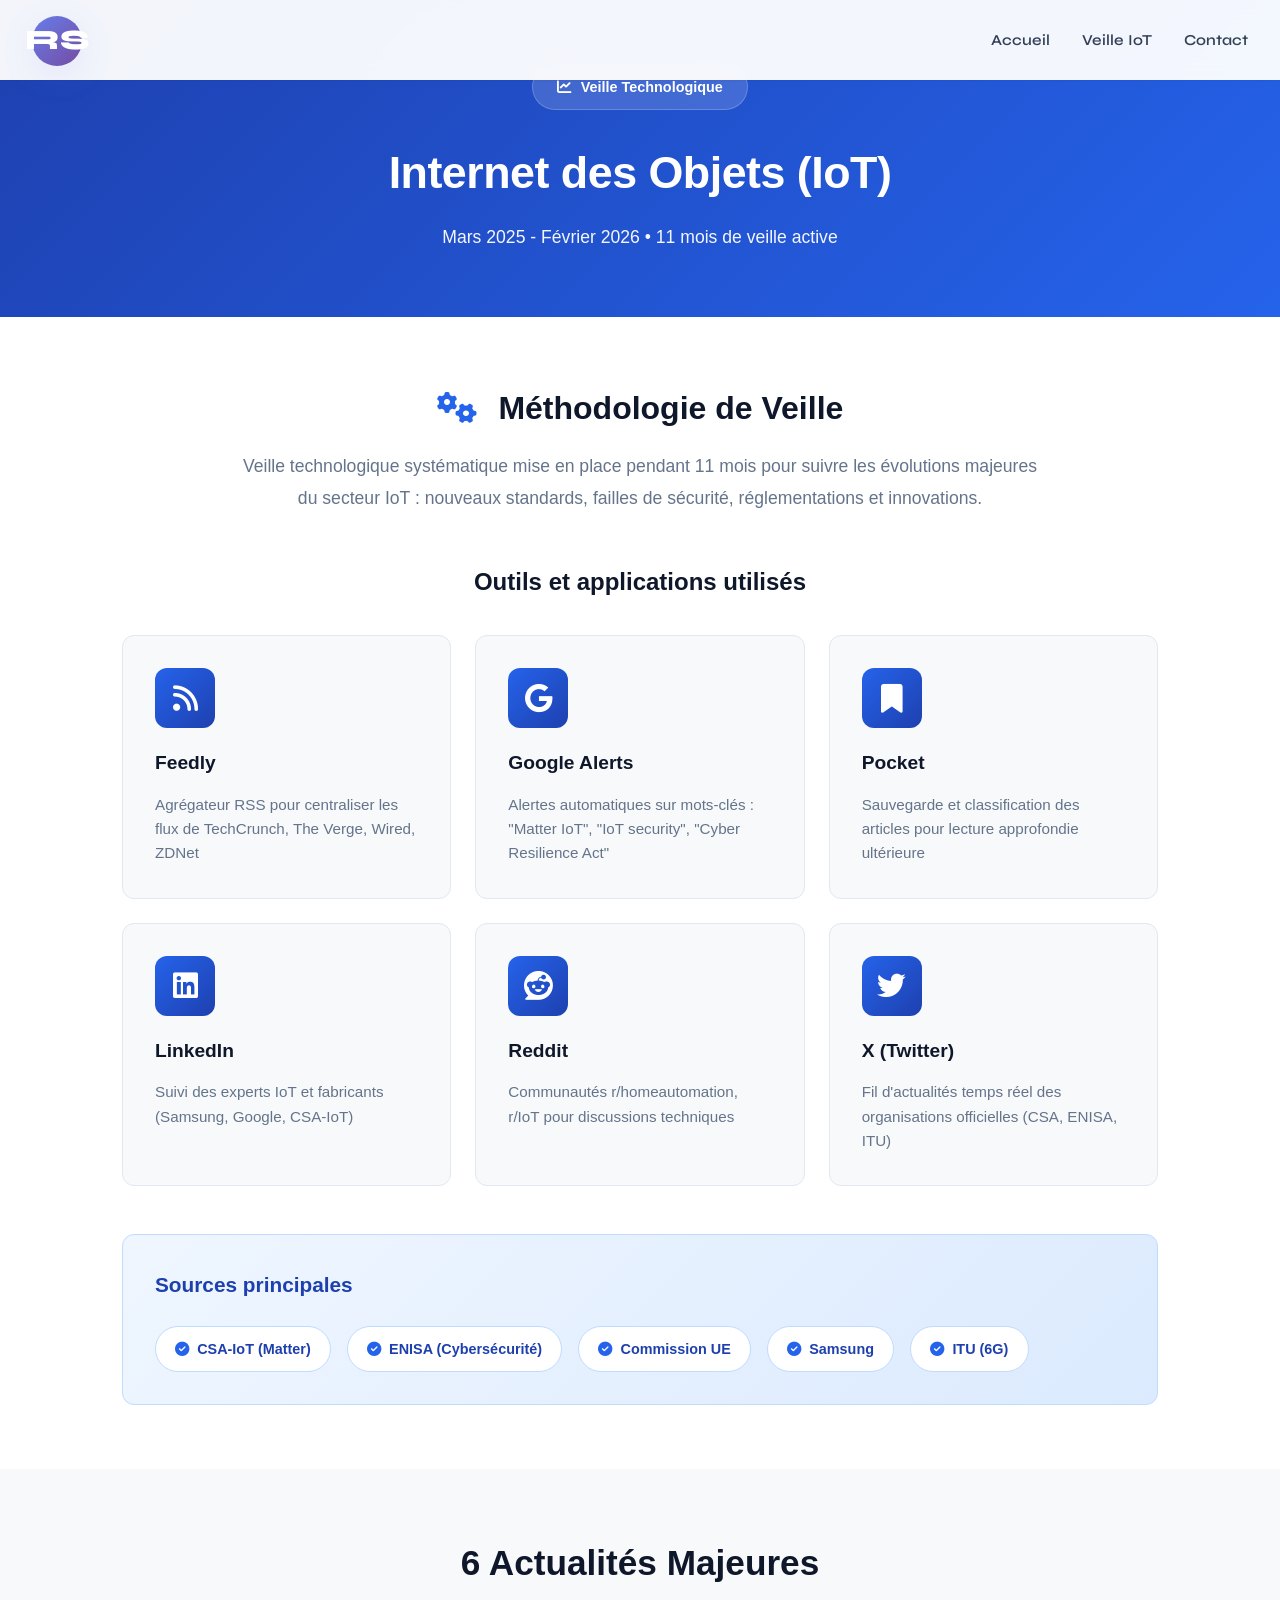
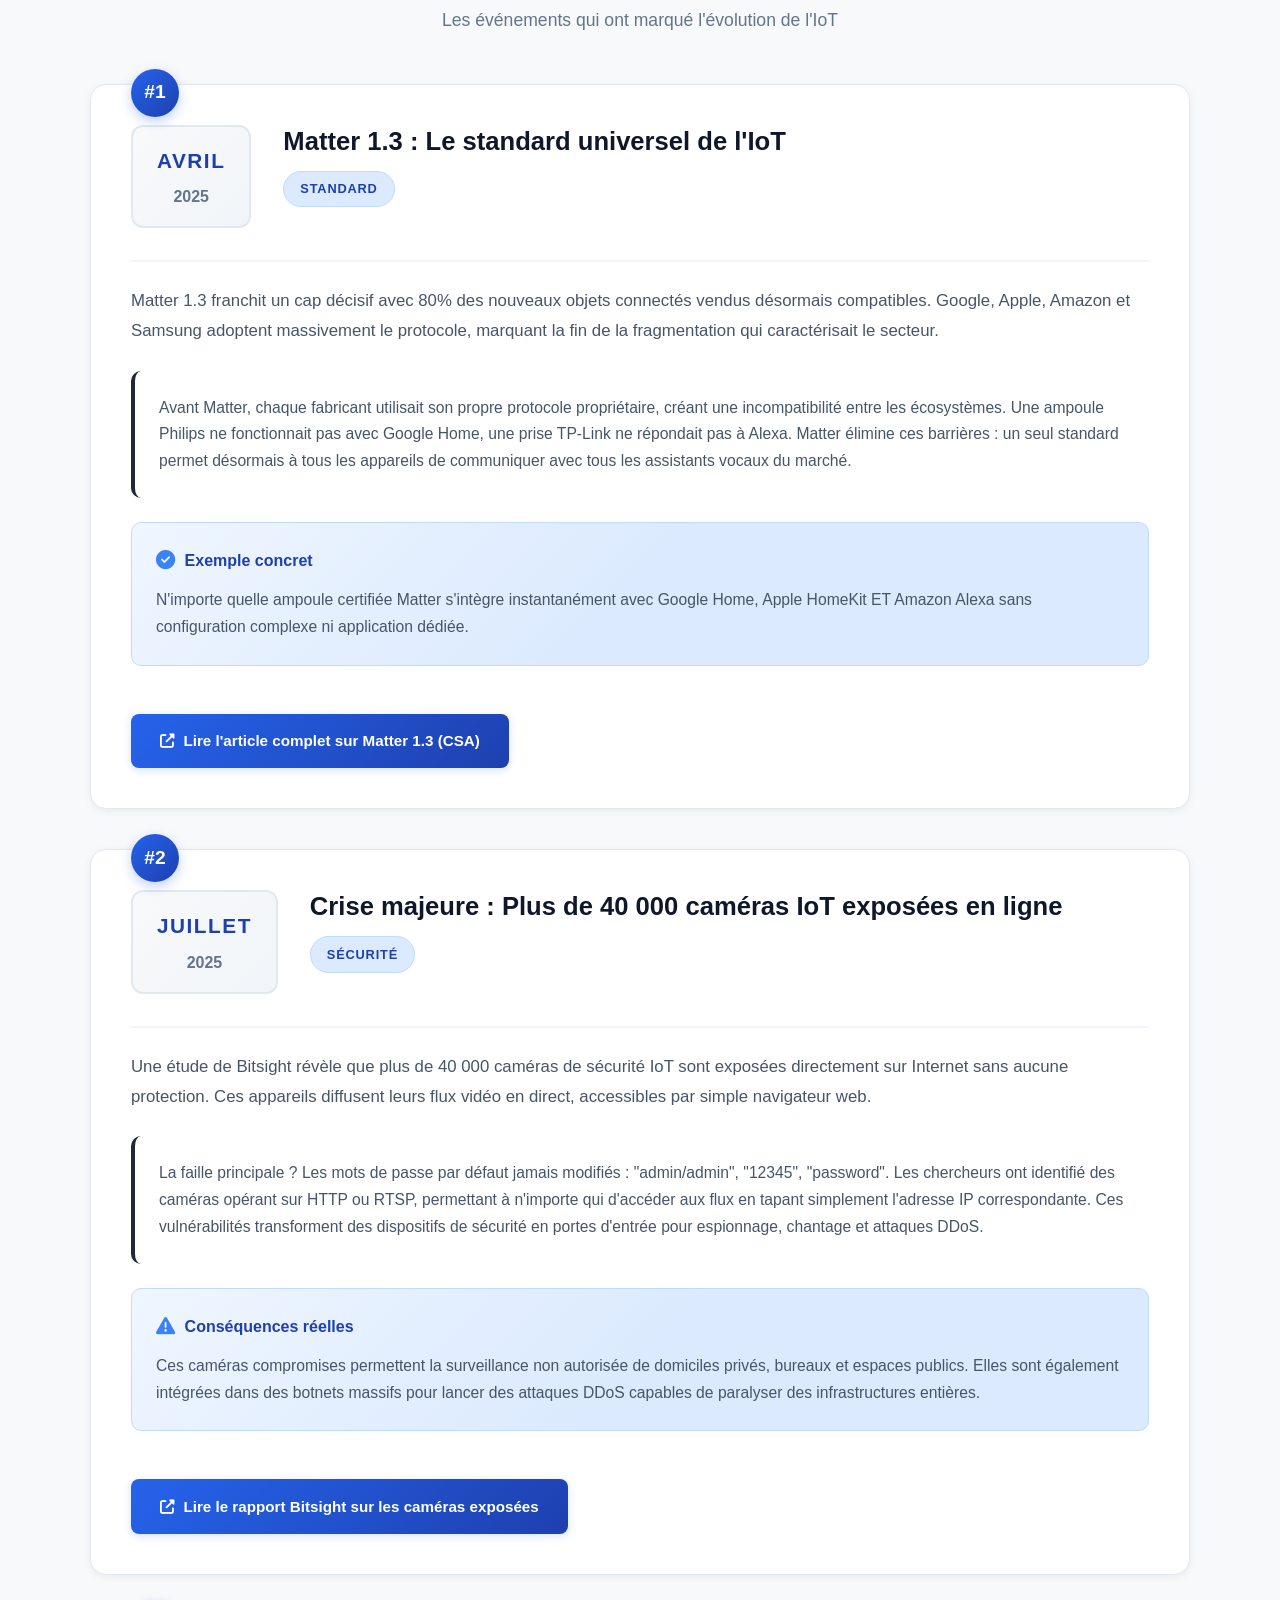
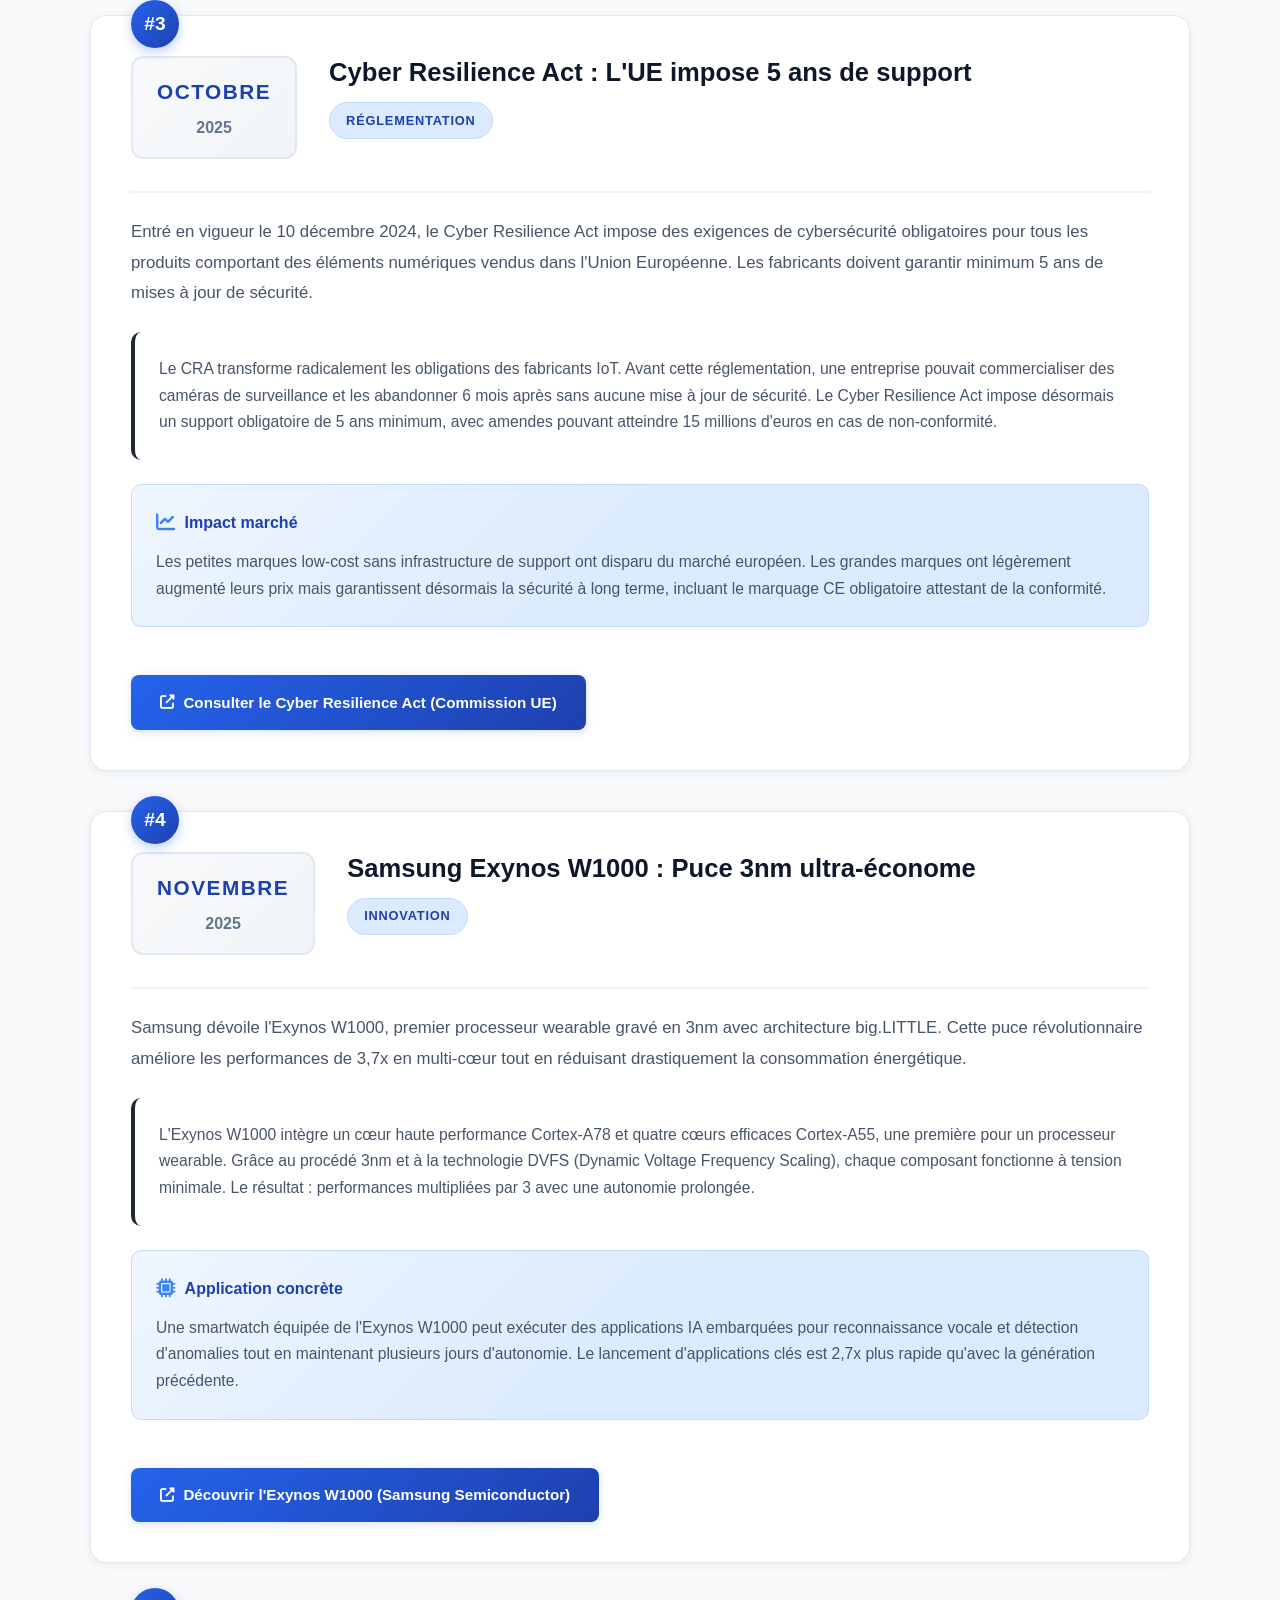
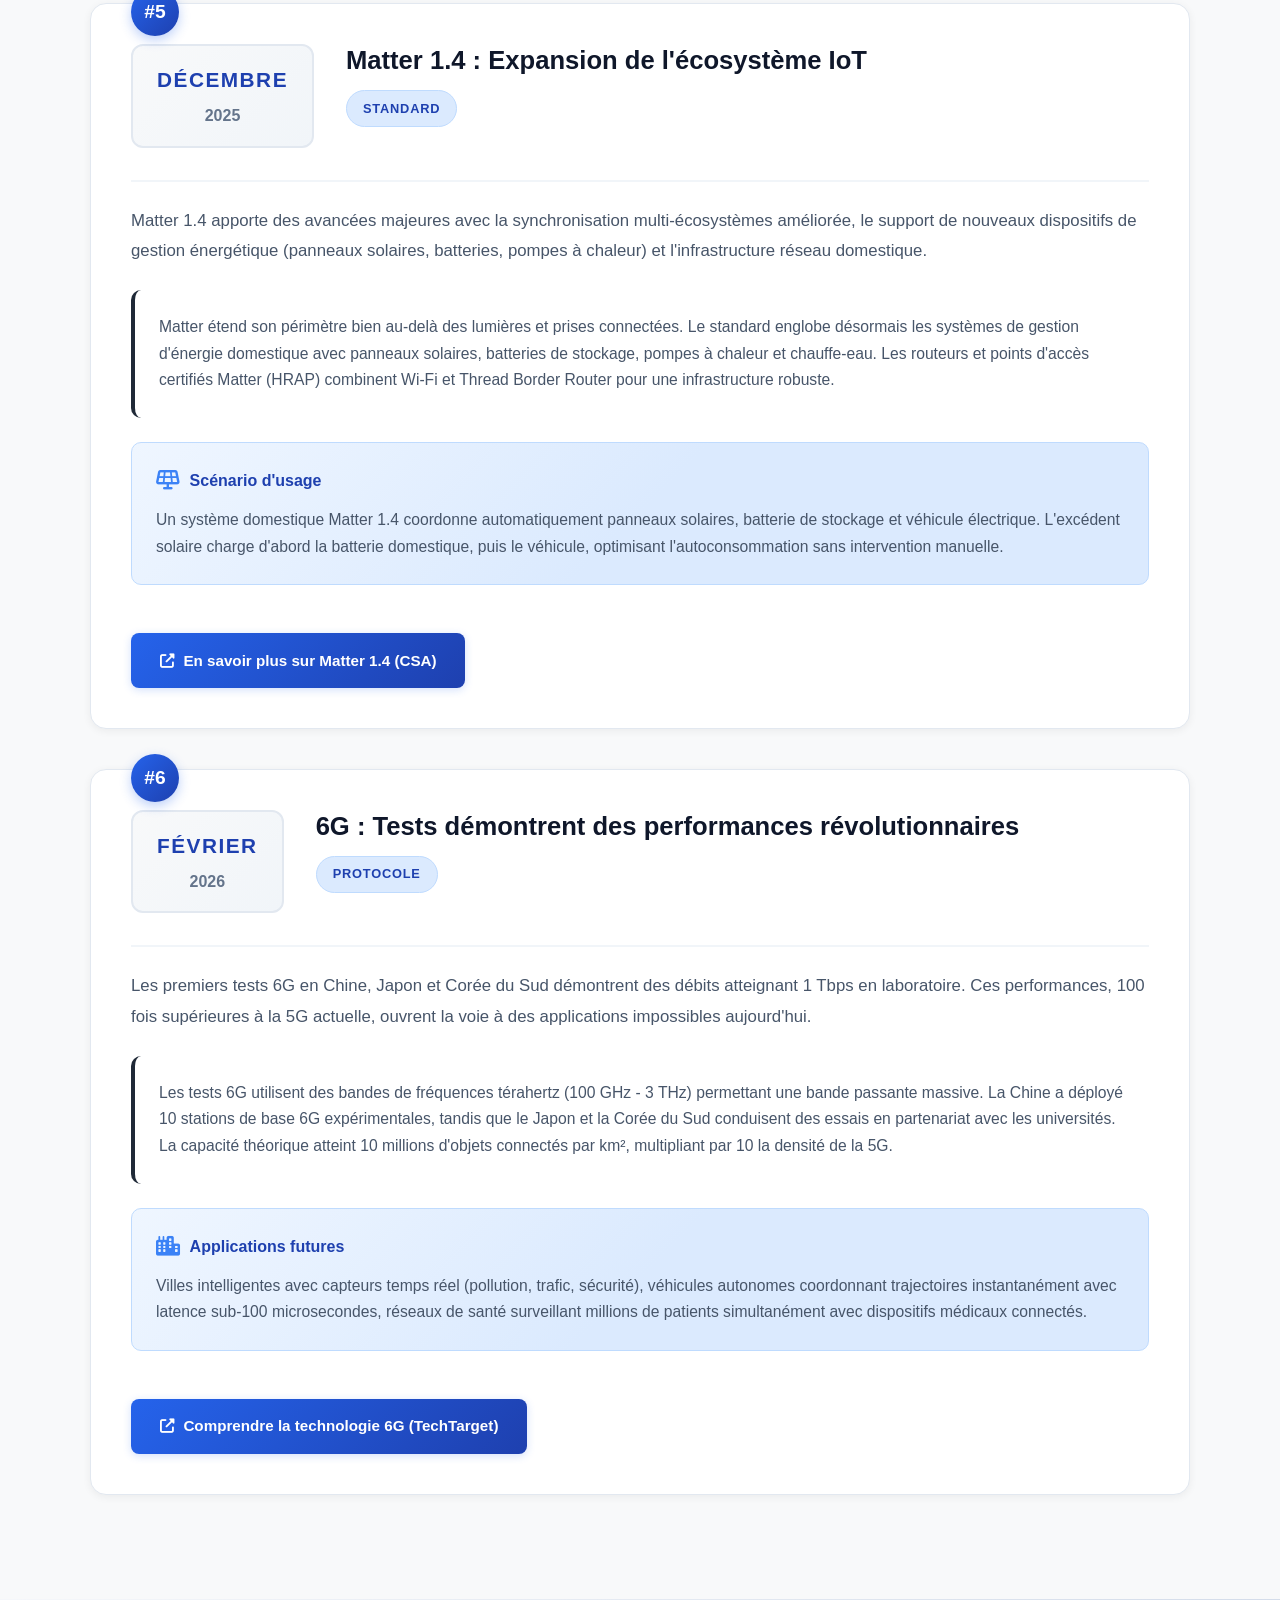
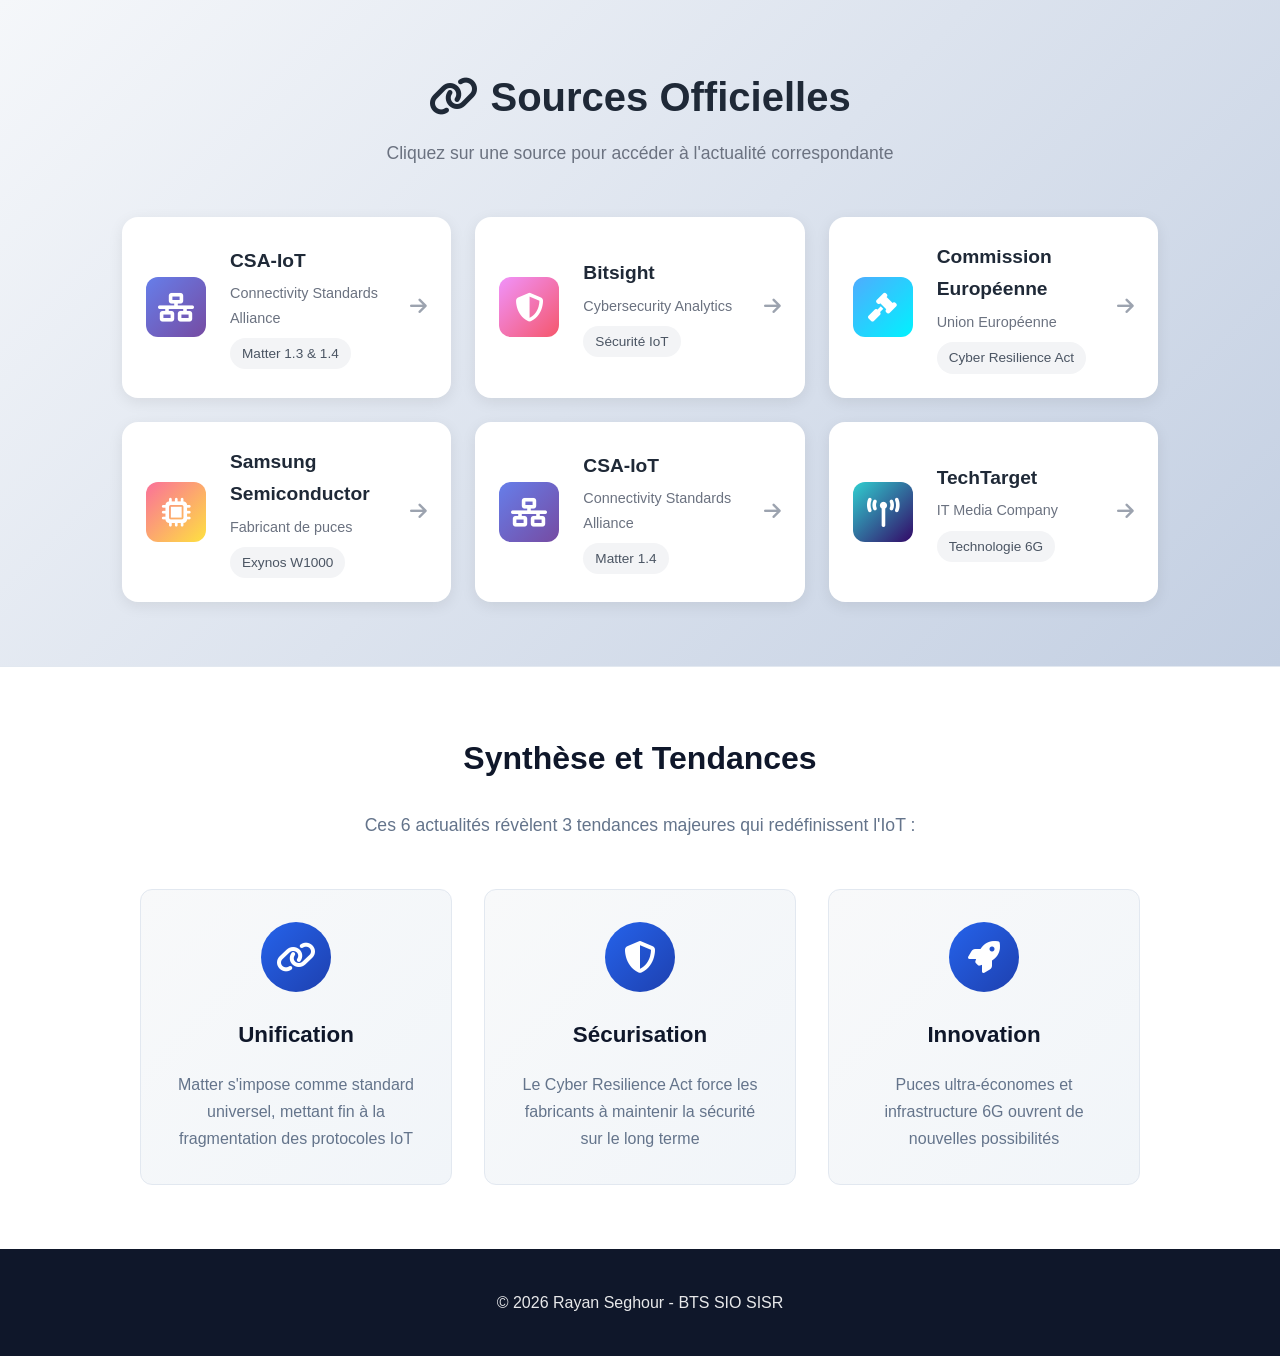
==== veille-iot.html @ b9bda52a "Add files via upload" ====
<!DOCTYPE html>
<html lang="fr">
<head>
    <meta charset="UTF-8">
    <meta name="viewport" content="width=device-width, initial-scale=1.0">
    <title>Veille Technologique IoT | Rayan Seghour</title>
    <link rel="stylesheet" href="styles.css">
    <link rel="stylesheet" href="veille-styles.css">
    <link rel="stylesheet" href="https://cdnjs.cloudflare.com/ajax/libs/font-awesome/6.5.1/css/all.min.css">
</head>
<body class="veille-page">

    <!-- Navigation -->
    <nav class="navbar">
        <div class="nav-container">
            <div class="logo">RS</div>
            <div class="nav-menu" id="nav-menu">
                <a href="index.html" class="nav-link">Accueil</a>
                <a href="veille-iot.html" class="nav-link active">Veille IoT</a>
                <a href="index.html#contact" class="nav-link">Contact</a>
            </div>
            <div class="hamburger" id="hamburger">
                <span class="bar"></span>
                <span class="bar"></span>
                <span class="bar"></span>
            </div>
        </div>
    </nav>

    <!-- Header -->
    <header class="veille-header">
        <div class="container">
            <div class="header-badge">
                <i class="fas fa-chart-line"></i>
                <span>Veille Technologique</span>
            </div>
            <h1>Internet des Objets (IoT)</h1>
            <p class="periode">Mars 2025 - Février 2026 • 11 mois de veille active</p>
        </div>
    </header>

    <!-- Méthodologie -->
    <section class="methodologie">
        <div class="container">
            <h2><i class="fas fa-cogs"></i> Méthodologie de Veille</h2>
            
            <div class="methodo-intro">
                <p>Veille technologique systématique mise en place pendant 11 mois pour suivre les évolutions majeures du secteur IoT : nouveaux standards, failles de sécurité, réglementations et innovations.</p>
            </div>

            <div class="outils-veille">
                <h3>Outils et applications utilisés</h3>
                <div class="outils-grid">
                    <div class="outil-card">
                        <div class="outil-icon">
                            <i class="fas fa-rss"></i>
                        </div>
                        <h4>Feedly</h4>
                        <p>Agrégateur RSS pour centraliser les flux de TechCrunch, The Verge, Wired, ZDNet</p>
                    </div>

                    <div class="outil-card">
                        <div class="outil-icon">
                            <i class="fab fa-google"></i>
                        </div>
                        <h4>Google Alerts</h4>
                        <p>Alertes automatiques sur mots-clés : "Matter IoT", "IoT security", "Cyber Resilience Act"</p>
                    </div>

                    <div class="outil-card">
                        <div class="outil-icon">
                            <i class="fas fa-bookmark"></i>
                        </div>
                        <h4>Pocket</h4>
                        <p>Sauvegarde et classification des articles pour lecture approfondie ultérieure</p>
                    </div>

                    <div class="outil-card">
                        <div class="outil-icon">
                            <i class="fab fa-linkedin"></i>
                        </div>
                        <h4>LinkedIn</h4>
                        <p>Suivi des experts IoT et fabricants (Samsung, Google, CSA-IoT)</p>
                    </div>

                    <div class="outil-card">
                        <div class="outil-icon">
                            <i class="fab fa-reddit"></i>
                        </div>
                        <h4>Reddit</h4>
                        <p>Communautés r/homeautomation, r/IoT pour discussions techniques</p>
                    </div>

                    <div class="outil-card">
                        <div class="outil-icon">
                            <i class="fab fa-twitter"></i>
                        </div>
                        <h4>X (Twitter)</h4>
                        <p>Fil d'actualités temps réel des organisations officielles (CSA, ENISA, ITU)</p>
                    </div>
                </div>
            </div>

            <div class="sources-box">
                <h3>Sources principales</h3>
                <div class="sources-list">
                    <span class="source-tag"><i class="fas fa-check-circle"></i> CSA-IoT (Matter)</span>
                    <span class="source-tag"><i class="fas fa-check-circle"></i> ENISA (Cybersécurité)</span>
                    <span class="source-tag"><i class="fas fa-check-circle"></i> Commission UE</span>
                    <span class="source-tag"><i class="fas fa-check-circle"></i> Samsung</span>
                    <span class="source-tag"><i class="fas fa-check-circle"></i> ITU (6G)</span>
                </div>
            </div>
        </div>
    </section>

    <!-- Actualités -->
    <main class="container veille-main">
        <div class="section-header">
            <h2>6 Actualités Majeures</h2>
            <p>Les événements qui ont marqué l'évolution de l'IoT</p>
        </div>

        <!-- Actualité 1 -->
        <article class="actualite" id="actualite-matter-1-3">
            <div class="actu-numero">#1</div>
            <div class="actu-header">
                <div class="actu-date-card">
                    <span class="date-mois">AVRIL</span>
                    <span class="date-annee">2025</span>
                </div>
                <div class="actu-title-zone">
                    <h3>Matter 1.3 : Le standard universel de l'IoT</h3>
                    <span class="badge-cat">Standard</span>
                </div>
            </div>
            
            <div class="actu-body">
                <p class="actu-intro">
                    Matter 1.3 franchit un cap décisif avec 80% des nouveaux objets connectés vendus désormais compatibles. Google, Apple, Amazon et Samsung adoptent massivement le protocole, marquant la fin de la fragmentation qui caractérisait le secteur.
                </p>
                
                <div class="info-block">
                    <p>Avant Matter, chaque fabricant utilisait son propre protocole propriétaire, créant une incompatibilité entre les écosystèmes. Une ampoule Philips ne fonctionnait pas avec Google Home, une prise TP-Link ne répondait pas à Alexa. Matter élimine ces barrières : un seul standard permet désormais à tous les appareils de communiquer avec tous les assistants vocaux du marché.</p>
                </div>
                
                <div class="info-block exemple">
                    <div class="block-header">
                        <i class="fas fa-check-circle"></i>
                        <strong>Exemple concret</strong>
                    </div>
                    <p>N'importe quelle ampoule certifiée Matter s'intègre instantanément avec Google Home, Apple HomeKit ET Amazon Alexa sans configuration complexe ni application dédiée.</p>
                </div>
                
                <a href="https://csa-iot.org/newsroom/matter-1-3-specification-released/" target="_blank" rel="noopener noreferrer" class="btn-article">
                    <i class="fas fa-external-link-alt"></i> Lire l'article complet sur Matter 1.3 (CSA)
                </a>
            </div>
        </article>

        <!-- Actualité 2 -->
        <article class="actualite" id="actualite-cameras">
            <div class="actu-numero">#2</div>
            <div class="actu-header">
                <div class="actu-date-card">
                    <span class="date-mois">JUILLET</span>
                    <span class="date-annee">2025</span>
                </div>
                <div class="actu-title-zone">
                    <h3>Crise majeure : Plus de 40 000 caméras IoT exposées en ligne</h3>
                    <span class="badge-cat">Sécurité</span>
                </div>
            </div>
            
            <div class="actu-body">
                <p class="actu-intro">
                    Une étude de Bitsight révèle que plus de 40 000 caméras de sécurité IoT sont exposées directement sur Internet sans aucune protection. Ces appareils diffusent leurs flux vidéo en direct, accessibles par simple navigateur web.
                </p>
                
                <div class="info-block">
                    <p>La faille principale ? Les mots de passe par défaut jamais modifiés : "admin/admin", "12345", "password". Les chercheurs ont identifié des caméras opérant sur HTTP ou RTSP, permettant à n'importe qui d'accéder aux flux en tapant simplement l'adresse IP correspondante. Ces vulnérabilités transforment des dispositifs de sécurité en portes d'entrée pour espionnage, chantage et attaques DDoS.</p>
                </div>
                
                <div class="info-block exemple">
                    <div class="block-header">
                        <i class="fas fa-exclamation-triangle"></i>
                        <strong>Conséquences réelles</strong>
                    </div>
                    <p>Ces caméras compromises permettent la surveillance non autorisée de domiciles privés, bureaux et espaces publics. Elles sont également intégrées dans des botnets massifs pour lancer des attaques DDoS capables de paralyser des infrastructures entières.</p>
                </div>
                
                <a href="https://www.bitsight.com/blog/bitsight-identifies-thousands-of-compromised-security-cameras" target="_blank" rel="noopener noreferrer" class="btn-article">
                    <i class="fas fa-external-link-alt"></i> Lire le rapport Bitsight sur les caméras exposées
                </a>
            </div>
        </article>

        <!-- Actualité 3 -->
        <article class="actualite" id="actualite-cyber-resilience-act">
            <div class="actu-numero">#3</div>
            <div class="actu-header">
                <div class="actu-date-card">
                    <span class="date-mois">OCTOBRE</span>
                    <span class="date-annee">2025</span>
                </div>
                <div class="actu-title-zone">
                    <h3>Cyber Resilience Act : L'UE impose 5 ans de support</h3>
                    <span class="badge-cat">Réglementation</span>
                </div>
            </div>
            
            <div class="actu-body">
                <p class="actu-intro">
                    Entré en vigueur le 10 décembre 2024, le Cyber Resilience Act impose des exigences de cybersécurité obligatoires pour tous les produits comportant des éléments numériques vendus dans l'Union Européenne. Les fabricants doivent garantir minimum 5 ans de mises à jour de sécurité.
                </p>
                
                <div class="info-block">
                    <p>Le CRA transforme radicalement les obligations des fabricants IoT. Avant cette réglementation, une entreprise pouvait commercialiser des caméras de surveillance et les abandonner 6 mois après sans aucune mise à jour de sécurité. Le Cyber Resilience Act impose désormais un support obligatoire de 5 ans minimum, avec amendes pouvant atteindre 15 millions d'euros en cas de non-conformité.</p>
                </div>
                
                <div class="info-block exemple">
                    <div class="block-header">
                        <i class="fas fa-chart-line"></i>
                        <strong>Impact marché</strong>
                    </div>
                    <p>Les petites marques low-cost sans infrastructure de support ont disparu du marché européen. Les grandes marques ont légèrement augmenté leurs prix mais garantissent désormais la sécurité à long terme, incluant le marquage CE obligatoire attestant de la conformité.</p>
                </div>
                
                <a href="https://digital-strategy.ec.europa.eu/en/policies/cyber-resilience-act" target="_blank" rel="noopener noreferrer" class="btn-article">
                    <i class="fas fa-external-link-alt"></i> Consulter le Cyber Resilience Act (Commission UE)
                </a>
            </div>
        </article>

        <!-- Actualité 4 -->
        <article class="actualite" id="actualite-samsung-exynos">
            <div class="actu-numero">#4</div>
            <div class="actu-header">
                <div class="actu-date-card">
                    <span class="date-mois">NOVEMBRE</span>
                    <span class="date-annee">2025</span>
                </div>
                <div class="actu-title-zone">
                    <h3>Samsung Exynos W1000 : Puce 3nm ultra-économe</h3>
                    <span class="badge-cat">Innovation</span>
                </div>
            </div>
            
            <div class="actu-body">
                <p class="actu-intro">
                    Samsung dévoile l'Exynos W1000, premier processeur wearable gravé en 3nm avec architecture big.LITTLE. Cette puce révolutionnaire améliore les performances de 3,7x en multi-cœur tout en réduisant drastiquement la consommation énergétique.
                </p>
                
                <div class="info-block">
                    <p>L'Exynos W1000 intègre un cœur haute performance Cortex-A78 et quatre cœurs efficaces Cortex-A55, une première pour un processeur wearable. Grâce au procédé 3nm et à la technologie DVFS (Dynamic Voltage Frequency Scaling), chaque composant fonctionne à tension minimale. Le résultat : performances multipliées par 3 avec une autonomie prolongée.</p>
                </div>
                
                <div class="info-block exemple">
                    <div class="block-header">
                        <i class="fas fa-microchip"></i>
                        <strong>Application concrète</strong>
                    </div>
                    <p>Une smartwatch équipée de l'Exynos W1000 peut exécuter des applications IA embarquées pour reconnaissance vocale et détection d'anomalies tout en maintenant plusieurs jours d'autonomie. Le lancement d'applications clés est 2,7x plus rapide qu'avec la génération précédente.</p>
                </div>
                
                <a href="https://semiconductor.samsung.com/processor/wearable-processor/exynos-w1000/" target="_blank" rel="noopener noreferrer" class="btn-article">
                    <i class="fas fa-external-link-alt"></i> Découvrir l'Exynos W1000 (Samsung Semiconductor)
                </a>
            </div>
        </article>

        <!-- Actualité 5 -->
        <article class="actualite" id="actualite-matter-1-4">
            <div class="actu-numero">#5</div>
            <div class="actu-header">
                <div class="actu-date-card">
                    <span class="date-mois">DÉCEMBRE</span>
                    <span class="date-annee">2025</span>
                </div>
                <div class="actu-title-zone">
                    <h3>Matter 1.4 : Expansion de l'écosystème IoT</h3>
                    <span class="badge-cat">Standard</span>
                </div>
            </div>
            
            <div class="actu-body">
                <p class="actu-intro">
                    Matter 1.4 apporte des avancées majeures avec la synchronisation multi-écosystèmes améliorée, le support de nouveaux dispositifs de gestion énergétique (panneaux solaires, batteries, pompes à chaleur) et l'infrastructure réseau domestique.
                </p>
                
                <div class="info-block">
                    <p>Matter étend son périmètre bien au-delà des lumières et prises connectées. Le standard englobe désormais les systèmes de gestion d'énergie domestique avec panneaux solaires, batteries de stockage, pompes à chaleur et chauffe-eau. Les routeurs et points d'accès certifiés Matter (HRAP) combinent Wi-Fi et Thread Border Router pour une infrastructure robuste.</p>
                </div>
                
                <div class="info-block exemple">
                    <div class="block-header">
                        <i class="fas fa-solar-panel"></i>
                        <strong>Scénario d'usage</strong>
                    </div>
                    <p>Un système domestique Matter 1.4 coordonne automatiquement panneaux solaires, batterie de stockage et véhicule électrique. L'excédent solaire charge d'abord la batterie domestique, puis le véhicule, optimisant l'autoconsommation sans intervention manuelle.</p>
                </div>
                
                <a href="https://csa-iot.org/newsroom/matter-1-4-enables-more-capable-smart-homes/" target="_blank" rel="noopener noreferrer" class="btn-article">
                    <i class="fas fa-external-link-alt"></i> En savoir plus sur Matter 1.4 (CSA)
                </a>
            </div>
        </article>

        <!-- Actualité 6 -->
        <article class="actualite" id="actualite-6g">
            <div class="actu-numero">#6</div>
            <div class="actu-header">
                <div class="actu-date-card">
                    <span class="date-mois">FÉVRIER</span>
                    <span class="date-annee">2026</span>
                </div>
                <div class="actu-title-zone">
                    <h3>6G : Tests démontrent des performances révolutionnaires</h3>
                    <span class="badge-cat">Protocole</span>
                </div>
            </div>
            
            <div class="actu-body">
                <p class="actu-intro">
                    Les premiers tests 6G en Chine, Japon et Corée du Sud démontrent des débits atteignant 1 Tbps en laboratoire. Ces performances, 100 fois supérieures à la 5G actuelle, ouvrent la voie à des applications impossibles aujourd'hui.
                </p>
                
                <div class="info-block">
                    <p>Les tests 6G utilisent des bandes de fréquences térahertz (100 GHz - 3 THz) permettant une bande passante massive. La Chine a déployé 10 stations de base 6G expérimentales, tandis que le Japon et la Corée du Sud conduisent des essais en partenariat avec les universités. La capacité théorique atteint 10 millions d'objets connectés par km², multipliant par 10 la densité de la 5G.</p>
                </div>
                
                <div class="info-block exemple">
                    <div class="block-header">
                        <i class="fas fa-city"></i>
                        <strong>Applications futures</strong>
                    </div>
                    <p>Villes intelligentes avec capteurs temps réel (pollution, trafic, sécurité), véhicules autonomes coordonnant trajectoires instantanément avec latence sub-100 microsecondes, réseaux de santé surveillant millions de patients simultanément avec dispositifs médicaux connectés.</p>
                </div>
                
                <a href="https://www.techtarget.com/searchnetworking/definition/6G" target="_blank" rel="noopener noreferrer" class="btn-article">
                    <i class="fas fa-external-link-alt"></i> Comprendre la technologie 6G (TechTarget)
                </a>
            </div>
        </article>

    </main>

    <!-- Sources officielles -->
    <section class="sources-section">
        <div class="container">
            <div class="section-header">
                <h2><i class="fas fa-link"></i> Sources Officielles</h2>
                <p>Cliquez sur une source pour accéder à l'actualité correspondante</p>
            </div>

            <div class="sources-grid">
                <a href="#actualite-matter-1-3" class="source-card">
                    <div class="source-icon" style="background: linear-gradient(135deg, #667eea 0%, #764ba2 100%);">
                        <i class="fas fa-network-wired"></i>
                    </div>
                    <div class="source-content">
                        <h4>CSA-IoT</h4>
                        <p>Connectivity Standards Alliance</p>
                        <span class="source-badge">Matter 1.3 & 1.4</span>
                    </div>
                    <i class="fas fa-arrow-right source-arrow"></i>
                </a>

                <a href="#actualite-cameras" class="source-card">
                    <div class="source-icon" style="background: linear-gradient(135deg, #f093fb 0%, #f5576c 100%);">
                        <i class="fas fa-shield-alt"></i>
                    </div>
                    <div class="source-content">
                        <h4>Bitsight</h4>
                        <p>Cybersecurity Analytics</p>
                        <span class="source-badge">Sécurité IoT</span>
                    </div>
                    <i class="fas fa-arrow-right source-arrow"></i>
                </a>

                <a href="#actualite-cyber-resilience-act" class="source-card">
                    <div class="source-icon" style="background: linear-gradient(135deg, #4facfe 0%, #00f2fe 100%);">
                        <i class="fas fa-gavel"></i>
                    </div>
                    <div class="source-content">
                        <h4>Commission Européenne</h4>
                        <p>Union Européenne</p>
                        <span class="source-badge">Cyber Resilience Act</span>
                    </div>
                    <i class="fas fa-arrow-right source-arrow"></i>
                </a>

                <a href="#actualite-samsung-exynos" class="source-card">
                    <div class="source-icon" style="background: linear-gradient(135deg, #fa709a 0%, #fee140 100%);">
                        <i class="fas fa-microchip"></i>
                    </div>
                    <div class="source-content">
                        <h4>Samsung Semiconductor</h4>
                        <p>Fabricant de puces</p>
                        <span class="source-badge">Exynos W1000</span>
                    </div>
                    <i class="fas fa-arrow-right source-arrow"></i>
                </a>

                <a href="#actualite-matter-1-4" class="source-card">
                    <div class="source-icon" style="background: linear-gradient(135deg, #667eea 0%, #764ba2 100%);">
                        <i class="fas fa-network-wired"></i>
                    </div>
                    <div class="source-content">
                        <h4>CSA-IoT</h4>
                        <p>Connectivity Standards Alliance</p>
                        <span class="source-badge">Matter 1.4</span>
                    </div>
                    <i class="fas fa-arrow-right source-arrow"></i>
                </a>

                <a href="#actualite-6g" class="source-card">
                    <div class="source-icon" style="background: linear-gradient(135deg, #30cfd0 0%, #330867 100%);">
                        <i class="fas fa-broadcast-tower"></i>
                    </div>
                    <div class="source-content">
                        <h4>TechTarget</h4>
                        <p>IT Media Company</p>
                        <span class="source-badge">Technologie 6G</span>
                    </div>
                    <i class="fas fa-arrow-right source-arrow"></i>
                </a>
            </div>
        </div>
    </section>

    <!-- Conclusion -->
    <section class="conclusion">
        <div class="container">
            <div class="conclusion-content">
                <h2>Synthèse et Tendances</h2>
                <p>
                    Ces 6 actualités révèlent 3 tendances majeures qui redéfinissent l'IoT :
                </p>
                <div class="tendances-grid">
                    <div class="tendance-card">
                        <div class="tendance-icon">
                            <i class="fas fa-link"></i>
                        </div>
                        <h3>Unification</h3>
                        <p>Matter s'impose comme standard universel, mettant fin à la fragmentation des protocoles IoT</p>
                    </div>
                    <div class="tendance-card">
                        <div class="tendance-icon">
                            <i class="fas fa-shield-alt"></i>
                        </div>
                        <h3>Sécurisation</h3>
                        <p>Le Cyber Resilience Act force les fabricants à maintenir la sécurité sur le long terme</p>
                    </div>
                    <div class="tendance-card">
                        <div class="tendance-icon">
                            <i class="fas fa-rocket"></i>
                        </div>
                        <h3>Innovation</h3>
                        <p>Puces ultra-économes et infrastructure 6G ouvrent de nouvelles possibilités</p>
                    </div>
                </div>
            </div>
        </div>
    </section>

    <!-- Footer -->
    <footer>
        <div class="container">
            <p>&copy; 2026 Rayan Seghour - BTS SIO SISR</p>
        </div>
    </footer>

    <script src="script.js"></script>
    <script>
        // Smooth scroll pour les liens vers les actualités
        document.querySelectorAll('a[href^="#actualite-"]').forEach(link => {
            link.addEventListener('click', function(e) {
                e.preventDefault();
                const targetId = this.getAttribute('href').substring(1);
                const targetElement = document.getElementById(targetId);
                
                if (targetElement) {
                    // Scroll avec animation fluide
                    targetElement.scrollIntoView({ 
                        behavior: 'smooth', 
                        block: 'center' 
                    });
                    
                    // Ajouter un effet visuel temporaire
                    targetElement.style.transform = 'scale(1.02)';
                    targetElement.style.boxShadow = '0 10px 40px rgba(102, 126, 234, 0.3)';
                    
                    setTimeout(() => {
                        targetElement.style.transform = '';
                        targetElement.style.boxShadow = '';
                    }, 1000);
                }
            });
        });
    </script>
</body>
</html>
---- styles.css ----
/* ===============================================
   PORTFOLIO BTS SIO - SEGHOUR RAYAN
   Design moderne et professionnel
   =============================================== */

/* Import fonts distinctives */
@import url('https://fonts.googleapis.com/css2?family=Space+Mono:wght@400;700&family=Syne:wght@400;600;700;800&family=Inter:wght@300;400;500;600;700&display=swap');

/* === VARIABLES CSS === */
:root {
  /* Couleurs principales */
  --primary-gradient: linear-gradient(135deg, #667eea 0%, #764ba2 100%);
  --secondary-gradient: linear-gradient(135deg, #f093fb 0%, #f5576c 100%);
  --accent-gradient: linear-gradient(135deg, #4facfe 0%, #00f2fe 100%);
  
  --color-primary: #667eea;
  --color-secondary: #764ba2;
  --color-accent: #00f2fe;
  --color-success: #10b981;
  --color-warning: #f59e0b;
  --color-danger: #ef4444;
  --color-info: #3b82f6;
  
  /* Couleurs neutres */
  --color-dark: #1e293b;
  --color-text: #334155;
  --color-text-light: #64748b;
  --color-bg: #ffffff;
  --color-bg-secondary: #f8fafc;
  --color-bg-tertiary: #f1f5f9;
  --color-border: #e2e8f0;
  
  /* Typographie */
  --font-heading: 'Syne', sans-serif;
  --font-body: 'Inter', sans-serif;
  --font-mono: 'Space Mono', monospace;
  
  /* Espacements */
  --spacing-xs: 0.5rem;
  --spacing-sm: 1rem;
  --spacing-md: 1.5rem;
  --spacing-lg: 2rem;
  --spacing-xl: 3rem;
  --spacing-2xl: 4rem;
  --spacing-3xl: 6rem;
  
  /* Effets */
  --shadow-sm: 0 1px 2px 0 rgba(0, 0, 0, 0.05);
  --shadow-md: 0 4px 6px -1px rgba(0, 0, 0, 0.1);
  --shadow-lg: 0 10px 15px -3px rgba(0, 0, 0, 0.1);
  --shadow-xl: 0 20px 25px -5px rgba(0, 0, 0, 0.1);
  --shadow-2xl: 0 25px 50px -12px rgba(0, 0, 0, 0.25);
  
  --shadow-colored: 0 10px 40px -10px rgba(102, 126, 234, 0.3);
  
  /* Animations */
  --transition-fast: 150ms cubic-bezier(0.4, 0, 0.2, 1);
  --transition-base: 300ms cubic-bezier(0.4, 0, 0.2, 1);
  --transition-slow: 500ms cubic-bezier(0.4, 0, 0.2, 1);
  
  /* Rayons */
  --radius-sm: 0.375rem;
  --radius-md: 0.5rem;
  --radius-lg: 0.75rem;
  --radius-xl: 1rem;
  --radius-2xl: 1.5rem;
  --radius-full: 9999px;
}

/* === RESET & BASE === */
*, *::before, *::after {
  margin: 0;
  padding: 0;
  box-sizing: border-box;
}

html {
  scroll-behavior: smooth;
  font-size: 16px;
}

body {
  font-family: var(--font-body);
  line-height: 1.7;
  color: var(--color-text);
  background-color: var(--color-bg);
  overflow-x: hidden;
}

/* Selection */
::selection {
  background-color: var(--color-primary);
  color: white;
}

/* Scrollbar */
::-webkit-scrollbar {
  width: 10px;
}

::-webkit-scrollbar-track {
  background: var(--color-bg-secondary);
}

::-webkit-scrollbar-thumb {
  background: var(--color-primary);
  border-radius: var(--radius-full);
}

::-webkit-scrollbar-thumb:hover {
  background: var(--color-secondary);
}

/* === NAVIGATION === */
.navbar {
  position: fixed;
  top: 0;
  left: 0;
  right: 0;
  z-index: 1000;
  background: rgba(255, 255, 255, 0.95);
  backdrop-filter: blur(10px);
  box-shadow: var(--shadow-sm);
  transition: all var(--transition-base);
}

.navbar.scrolled {
  box-shadow: var(--shadow-lg);
}

.nav-container {
  max-width: 1280px;
  margin: 0 auto;
  padding: 1rem 2rem;
  display: flex;
  justify-content: space-between;
  align-items: center;
}

.logo {
  font-family: var(--font-heading);
  font-size: 1.75rem;
  font-weight: 800;
  width: 50px;
  height: 50px;
  border-radius: var(--radius-full);
  background: var(--primary-gradient);
  color: white;
  display: flex;
  align-items: center;
  justify-content: center;
  box-shadow: var(--shadow-colored);
  transition: transform var(--transition-base);
}

.logo:hover {
  transform: rotate(360deg) scale(1.1);
}

.nav-menu {
  display: flex;
  gap: 2rem;
  align-items: center;
}

.nav-link {
  font-family: var(--font-heading);
  font-size: 0.95rem;
  font-weight: 600;
  color: var(--color-text);
  text-decoration: none;
  position: relative;
  padding: 0.5rem 0;
  transition: color var(--transition-base);
}

.nav-link::after {
  content: '';
  position: absolute;
  bottom: 0;
  left: 0;
  width: 0;
  height: 2px;
  background: var(--primary-gradient);
  transition: width var(--transition-base);
}

.nav-link:hover,
.nav-link.active {
  color: var(--color-primary);
}

.nav-link:hover::after,
.nav-link.active::after {
  width: 100%;
}

.nav-link-special {
  background: var(--primary-gradient);
  color: white !important;
  padding: 0.5rem 1.25rem !important;
  border-radius: var(--radius-full);
  display: flex;
  align-items: center;
  gap: 0.5rem;
}

.nav-link-special::after {
  display: none;
}

.nav-link-special:hover {
  transform: translateY(-2px);
  box-shadow: var(--shadow-colored);
}

/* Hamburger menu */
.hamburger {
  display: none;
  flex-direction: column;
  gap: 5px;
  cursor: pointer;
  padding: 0.5rem;
}

.hamburger .bar {
  width: 25px;
  height: 3px;
  background: var(--color-dark);
  border-radius: var(--radius-full);
  transition: all var(--transition-base);
}

.hamburger.active .bar:nth-child(1) {
  transform: rotate(45deg) translate(8px, 8px);
}

.hamburger.active .bar:nth-child(2) {
  opacity: 0;
}

.hamburger.active .bar:nth-child(3) {
  transform: rotate(-45deg) translate(7px, -7px);
}

/* === HERO SECTION === */
.hero {
  min-height: 100vh;
  display: flex;
  align-items: center;
  justify-content: center;
  position: relative;
  background: linear-gradient(135deg, #667eea 0%, #764ba2 100%);
  overflow: hidden;
  padding: 6rem 2rem 3rem;
}

.hero-particles {
  position: absolute;
  inset: 0;
  background-image: 
    radial-gradient(circle at 20% 50%, rgba(255,255,255,0.1) 0%, transparent 50%),
    radial-gradient(circle at 80% 80%, rgba(255,255,255,0.1) 0%, transparent 50%),
    radial-gradient(circle at 40% 20%, rgba(255,255,255,0.08) 0%, transparent 50%);
  animation: float 20s ease-in-out infinite;
}

@keyframes float {
  0%, 100% { transform: translate(0, 0); }
  33% { transform: translate(30px, -30px); }
  66% { transform: translate(-20px, 20px); }
}

.hero-content {
  max-width: 800px;
  text-align: center;
  position: relative;
  z-index: 1;
  color: white;
}

.hero-badge {
  display: inline-flex;
  align-items: center;
  gap: 0.5rem;
  background: rgba(255, 255, 255, 0.2);
  backdrop-filter: blur(10px);
  padding: 0.5rem 1.5rem;
  border-radius: var(--radius-full);
  font-size: 0.9rem;
  font-weight: 500;
  margin-bottom: 2rem;
  border: 1px solid rgba(255, 255, 255, 0.3);
}

.hero-title {
  font-family: var(--font-heading);
  font-size: clamp(2.5rem, 5vw, 4rem);
  font-weight: 800;
  line-height: 1.2;
  margin-bottom: 1.5rem;
  text-shadow: 0 4px 20px rgba(0, 0, 0, 0.2);
}

.gradient-text {
  background: linear-gradient(135deg, #ffffff 0%, #f0f0f0 100%);
  -webkit-background-clip: text;
  -webkit-text-fill-color: transparent;
  background-clip: text;
}

.hero-subtitle {
  font-size: 1.25rem;
  line-height: 1.8;
  opacity: 0.95;
  margin-bottom: 2.5rem;
  max-width: 600px;
  margin-left: auto;
  margin-right: auto;
}

.hero-buttons {
  display: flex;
  gap: 1rem;
  justify-content: center;
  flex-wrap: wrap;
}

.hero-scroll {
  position: absolute;
  bottom: 2rem;
  left: 50%;
  transform: translateX(-50%);
  font-size: 2rem;
  animation: bounce 2s infinite;
  cursor: pointer;
  opacity: 0.7;
  transition: opacity var(--transition-base);
}

.hero-scroll:hover {
  opacity: 1;
}

@keyframes bounce {
  0%, 20%, 50%, 80%, 100% { transform: translateX(-50%) translateY(0); }
  40% { transform: translateX(-50%) translateY(-10px); }
  60% { transform: translateX(-50%) translateY(-5px); }
}

/* === BOUTONS === */
.btn {
  display: inline-flex;
  align-items: center;
  gap: 0.5rem;
  padding: 0.75rem 2rem;
  border-radius: var(--radius-full);
  font-family: var(--font-heading);
  font-size: 1rem;
  font-weight: 600;
  text-decoration: none;
  border: none;
  cursor: pointer;
  transition: all var(--transition-base);
  box-shadow: var(--shadow-md);
}

.btn-primary {
  background: white;
  color: var(--color-primary);
}

.btn-primary:hover {
  transform: translateY(-3px);
  box-shadow: var(--shadow-xl);
}

.btn-secondary {
  background: rgba(255, 255, 255, 0.2);
  color: white;
  border: 2px solid white;
  backdrop-filter: blur(10px);
}

.btn-secondary:hover {
  background: rgba(255, 255, 255, 0.3);
  transform: translateY(-3px);
}

.btn-large {
  padding: 1rem 3rem;
  font-size: 1.125rem;
}

/* === ANIMATIONS === */
.animate-fade-in {
  animation: fadeIn 1s ease-out;
}

.animate-slide-up {
  animation: slideUp 1s ease-out 0.2s both;
}

.animate-slide-up-delay {
  animation: slideUp 1s ease-out 0.4s both;
}

.animate-fade-in-delay {
  animation: fadeIn 1s ease-out 0.6s both;
}

@keyframes fadeIn {
  from { opacity: 0; }
  to { opacity: 1; }
}

@keyframes slideUp {
  from {
    opacity: 0;
    transform: translateY(30px);
  }
  to {
    opacity: 1;
    transform: translateY(0);
  }
}

/* === SECTIONS === */
.container {
  max-width: 1280px;
  margin: 0 auto;
  padding: 0 2rem;
}

.section-header {
  text-align: center;
  margin-bottom: var(--spacing-3xl);
}

.section-title {
  font-family: var(--font-heading);
  font-size: clamp(2rem, 4vw, 3rem);
  font-weight: 800;
  color: var(--color-dark);
  margin-bottom: 1rem;
}

.section-divider {
  width: 80px;
  height: 4px;
  background: var(--primary-gradient);
  margin: 0 auto 1.5rem;
  border-radius: var(--radius-full);
}

.section-subtitle {
  font-size: 1.125rem;
  color: var(--color-text-light);
  max-width: 600px;
  margin: 0 auto;
}

/* === ABOUT SECTION === */
.about-section {
  padding: var(--spacing-3xl) 0;
  background: var(--color-bg-secondary);
}

.about-grid {
  display: grid;
  grid-template-columns: 1.2fr 1fr;
  gap: var(--spacing-2xl);
  align-items: start;
}

.about-card {
  background: white;
  padding: var(--spacing-xl);
  border-radius: var(--radius-2xl);
  box-shadow: var(--shadow-lg);
  position: relative;
  overflow: hidden;
}

.about-card::before {
  content: '';
  position: absolute;
  top: 0;
  left: 0;
  right: 0;
  height: 4px;
  background: var(--primary-gradient);
}

.card-icon {
  width: 60px;
  height: 60px;
  background: var(--primary-gradient);
  border-radius: var(--radius-xl);
  display: flex;
  align-items: center;
  justify-content: center;
  font-size: 1.5rem;
  color: white;
  margin-bottom: 1.5rem;
  box-shadow: var(--shadow-colored);
}

.about-card h3 {
  font-family: var(--font-heading);
  font-size: 1.5rem;
  color: var(--color-dark);
  margin-bottom: 1rem;
}

.about-card p {
  color: var(--color-text);
  line-height: 1.8;
  margin-bottom: 1rem;
}

.about-card p strong {
  color: var(--color-primary);
  font-weight: 600;
}

.about-highlights {
  display: grid;
  gap: 1rem;
  margin-top: var(--spacing-lg);
}

.highlight-item {
  display: flex;
  align-items: center;
  gap: 1rem;
  padding: 1rem;
  background: var(--color-bg-secondary);
  border-radius: var(--radius-lg);
  transition: all var(--transition-base);
}

.highlight-item:hover {
  background: white;
  transform: translateX(10px);
  box-shadow: var(--shadow-md);
}

.highlight-item i {
  font-size: 1.5rem;
  color: var(--color-primary);
}

.highlight-item h4 {
  font-family: var(--font-heading);
  font-size: 0.9rem;
  color: var(--color-dark);
  margin-bottom: 0.25rem;
}

.highlight-item p {
  font-size: 0.875rem;
  color: var(--color-text-light);
  margin: 0;
}

.stats-container {
  display: grid;
  grid-template-columns: repeat(2, 1fr);
  gap: 1.5rem;
}

.stat-box {
  background: white;
  padding: 2rem 1.5rem;
  border-radius: var(--radius-xl);
  text-align: center;
  box-shadow: var(--shadow-lg);
  transition: all var(--transition-base);
  position: relative;
  overflow: hidden;
}

.stat-box::before {
  content: '';
  position: absolute;
  inset: 0;
  background: var(--primary-gradient);
  opacity: 0;
  transition: opacity var(--transition-base);
}

.stat-box:hover::before {
  opacity: 0.05;
}

.stat-box:hover {
  transform: translateY(-5px);
  box-shadow: var(--shadow-xl);
}

.stat-box i {
  font-size: 2rem;
  color: var(--color-primary);
  margin-bottom: 1rem;
}

.stat-number {
  font-family: var(--font-heading);
  font-size: 2.5rem;
  font-weight: 800;
  color: var(--color-dark);
  line-height: 1;
  margin-bottom: 0.5rem;
}

.stat-box p {
  color: var(--color-text-light);
  font-size: 0.9rem;
  margin: 0;
}

/* === SKILLS SECTION === */
.skills-section {
  padding: var(--spacing-3xl) 0;
}

.skills-categories {
  display: grid;
  gap: var(--spacing-xl);
}

.skill-category {
  background: white;
  padding: var(--spacing-xl);
  border-radius: var(--radius-2xl);
  box-shadow: var(--shadow-lg);
  border: 1px solid var(--color-border);
  transition: all var(--transition-base);
}

.skill-category:hover {
  box-shadow: var(--shadow-xl);
  transform: translateY(-5px);
}

.category-header {
  display: flex;
  align-items: center;
  gap: 1rem;
  margin-bottom: var(--spacing-lg);
  padding-bottom: 1rem;
  border-bottom: 2px solid var(--color-bg-tertiary);
}

.category-header i {
  font-size: 2rem;
  color: var(--color-primary);
}

.category-header h3 {
  font-family: var(--font-heading);
  font-size: 1.5rem;
  color: var(--color-dark);
}

.skills-list {
  display: grid;
  gap: 1.5rem;
}

.skill-item {
  display: grid;
  gap: 0.5rem;
}

.skill-info {
  display: flex;
  justify-content: space-between;
  align-items: center;
}

.skill-name {
  font-weight: 600;
  color: var(--color-dark);
}

.skill-percent {
  font-family: var(--font-mono);
  font-size: 0.875rem;
  color: var(--color-primary);
  font-weight: 700;
}

.skill-bar {
  height: 8px;
  background: var(--color-bg-tertiary);
  border-radius: var(--radius-full);
  overflow: hidden;
  position: relative;
}

.skill-progress {
  height: 100%;
  background: var(--primary-gradient);
  border-radius: var(--radius-full);
  transition: width 1.5s cubic-bezier(0.65, 0, 0.35, 1);
  width: 0;
  box-shadow: 0 0 10px rgba(102, 126, 234, 0.5);
}

.tech-badges {
  display: flex;
  flex-wrap: wrap;
  gap: 1rem;
}

.tech-badge {
  display: inline-flex;
  align-items: center;
  gap: 0.5rem;
  padding: 0.75rem 1.25rem;
  background: var(--color-bg-secondary);
  border-radius: var(--radius-lg);
  font-weight: 600;
  font-size: 0.9rem;
  color: var(--color-dark);
  transition: all var(--transition-base);
  border: 2px solid transparent;
}

.tech-badge:hover {
  background: var(--primary-gradient);
  color: white;
  transform: translateY(-3px);
  box-shadow: var(--shadow-colored);
}

.tech-badge i {
  font-size: 1.25rem;
}

/* === PROJECTS SECTION === */
.projects-section {
  padding: var(--spacing-3xl) 0;
  background: var(--color-bg-secondary);
}

.projects-grid {
  display: grid;
  grid-template-columns: repeat(auto-fit, minmax(350px, 1fr));
  gap: var(--spacing-xl);
}

.project-card {
  background: white;
  padding: var(--spacing-xl);
  border-radius: var(--radius-2xl);
  box-shadow: var(--shadow-lg);
  transition: all var(--transition-base);
  position: relative;
  overflow: hidden;
  border: 2px solid transparent;
}

.project-card:hover {
  transform: translateY(-10px);
  box-shadow: var(--shadow-2xl);
  border-color: var(--color-primary);
}

.featured-project {
  grid-column: span 2;
  background: linear-gradient(135deg, #667eea 0%, #764ba2 100%);
  color: white;
}

.featured-project .project-title,
.featured-project .project-description,
.featured-project .project-stats span {
  color: white;
}

.featured-project .project-icon {
  background: rgba(255, 255, 255, 0.2);
  backdrop-filter: blur(10px);
}

.project-badge {
  position: absolute;
  top: 1rem;
  right: 1rem;
  background: rgba(255, 255, 255, 0.2);
  backdrop-filter: blur(10px);
  color: white;
  padding: 0.5rem 1rem;
  border-radius: var(--radius-full);
  font-size: 0.875rem;
  font-weight: 600;
  display: flex;
  align-items: center;
  gap: 0.5rem;
}

.project-icon {
  width: 70px;
  height: 70px;
  border-radius: var(--radius-xl);
  display: flex;
  align-items: center;
  justify-content: center;
  font-size: 2rem;
  color: white;
  margin-bottom: 1.5rem;
  box-shadow: var(--shadow-lg);
}

.gradient-bg {
  background: var(--primary-gradient);
}

.orange-bg {
  background: linear-gradient(135deg, #ff9a56 0%, #ff6a00 100%);
}

.green-bg {
  background: linear-gradient(135deg, #81f4bc 0%, #10b981 100%);
}

.blue-bg {
  background: linear-gradient(135deg, #4facfe 0%, #00f2fe 100%);
}

.project-title {
  font-family: var(--font-heading);
  font-size: 1.5rem;
  font-weight: 700;
  color: var(--color-dark);
  margin-bottom: 1rem;
}

.project-description {
  color: var(--color-text);
  line-height: 1.7;
  margin-bottom: 1.5rem;
}

.project-stats {
  display: flex;
  flex-wrap: wrap;
  gap: 1rem;
  margin-bottom: 1.5rem;
}

.project-stats span {
  display: inline-flex;
  align-items: center;
  gap: 0.5rem;
  font-size: 0.875rem;
  color: var(--color-text-light);
  font-weight: 500;
}

.featured-project .project-stats span {
  color: rgba(255, 255, 255, 0.9);
}

.project-tags {
  display: flex;
  flex-wrap: wrap;
  gap: 0.5rem;
  margin-bottom: 1.5rem;
}

.tag {
  padding: 0.4rem 0.875rem;
  background: var(--color-bg-tertiary);
  border-radius: var(--radius-full);
  font-size: 0.8rem;
  font-weight: 600;
  color: var(--color-text);
}

.featured-project .tag {
  background: rgba(255, 255, 255, 0.2);
  color: white;
  backdrop-filter: blur(10px);
}

.project-link {
  display: inline-flex;
  align-items: center;
  gap: 0.5rem;
  padding: 0.75rem 1.5rem;
  background: var(--primary-gradient);
  color: white;
  border: none;
  border-radius: var(--radius-full);
  font-family: var(--font-heading);
  font-weight: 600;
  text-decoration: none;
  cursor: pointer;
  transition: all var(--transition-base);
}

.project-link:hover {
  transform: translateX(5px);
  box-shadow: var(--shadow-colored);
}

.featured-project .project-link {
  background: white;
  color: var(--color-primary);
}

/* === STAGES SECTION === */
.stages-section {
  padding: var(--spacing-3xl) 0;
}

.timeline {
  position: relative;
  padding-left: 3rem;
}

.timeline::before {
  content: '';
  position: absolute;
  left: 25px;
  top: 0;
  bottom: 0;
  width: 3px;
  background: var(--primary-gradient);
}

.timeline-item {
  position: relative;
  margin-bottom: var(--spacing-2xl);
  padding-left: 2rem;
}

.timeline-date {
  position: absolute;
  left: -2.75rem;
  top: 0;
}

.date-circle {
  width: 70px;
  height: 70px;
  border-radius: var(--radius-full);
  background: var(--primary-gradient);
  color: white;
  display: flex;
  flex-direction: column;
  align-items: center;
  justify-content: center;
  font-family: var(--font-mono);
  font-size: 0.75rem;
  font-weight: 700;
  box-shadow: var(--shadow-colored);
  position: relative;
  z-index: 1;
  text-align: center;
}

.date-circle .year {
  font-size: 0.9rem;
  line-height: 1.2;
}

.date-circle .period {
  font-size: 0.7rem;
  line-height: 1.2;
}

.timeline-content {
  background: white;
  padding: var(--spacing-xl);
  border-radius: var(--radius-2xl);
  box-shadow: var(--shadow-lg);
  position: relative;
  transition: all var(--transition-base);
}

.timeline-content::before {
  content: '';
  position: absolute;
  left: -12px;
  top: 20px;
  width: 20px;
  height: 20px;
  background: white;
  transform: rotate(45deg);
  border-left: 3px solid var(--primary-gradient);
  border-bottom: 3px solid var(--primary-gradient);
}

.timeline-content:hover {
  transform: translateX(10px);
  box-shadow: var(--shadow-xl);
}

.timeline-badge {
  display: inline-flex;
  align-items: center;
  gap: 0.5rem;
  padding: 0.5rem 1rem;
  border-radius: var(--radius-full);
  font-size: 0.875rem;
  font-weight: 600;
  margin-bottom: 1rem;
}

.timeline-badge.completed {
  background: #d1fae5;
  color: #065f46;
}

.timeline-badge.ongoing {
  background: #dbeafe;
  color: #1e40af;
}

.timeline-content h3 {
  font-family: var(--font-heading);
  font-size: 1.75rem;
  color: var(--color-dark);
  margin-bottom: 0.5rem;
}

.timeline-content h4 {
  font-size: 1.125rem;
  color: var(--color-text-light);
  margin-bottom: 1rem;
  display: flex;
  align-items: center;
  gap: 0.5rem;
}

.timeline-content > p {
  color: var(--color-text);
  line-height: 1.8;
  margin-bottom: 1.5rem;
}

.timeline-missions h5,
.timeline-modules h5 {
  font-family: var(--font-heading);
  font-size: 1rem;
  color: var(--color-dark);
  margin-bottom: 1rem;
  display: flex;
  align-items: center;
  gap: 0.5rem;
}

.timeline-missions ul {
  list-style: none;
  padding-left: 0;
  margin-bottom: 1.5rem;
}

.timeline-missions li {
  padding-left: 1.5rem;
  position: relative;
  margin-bottom: 0.75rem;
  color: var(--color-text);
  line-height: 1.7;
}

.timeline-missions li::before {
  content: '→';
  position: absolute;
  left: 0;
  color: var(--color-primary);
  font-weight: 700;
}

.timeline-skills {
  display: flex;
  flex-wrap: wrap;
  gap: 0.75rem;
  margin-top: 1.5rem;
}

.skill-badge {
  display: inline-flex;
  align-items: center;
  gap: 0.5rem;
  padding: 0.5rem 1rem;
  background: var(--color-bg-secondary);
  border-radius: var(--radius-lg);
  font-size: 0.875rem;
  font-weight: 600;
  color: var(--color-dark);
  transition: all var(--transition-base);
}

.skill-badge:hover {
  background: var(--primary-gradient);
  color: white;
  transform: translateY(-2px);
}

.timeline-impact {
  display: grid;
  gap: 1rem;
  margin-top: 1.5rem;
  padding-top: 1.5rem;
  border-top: 2px solid var(--color-bg-tertiary);
}

.impact-item {
  display: flex;
  align-items: center;
  gap: 1rem;
  color: var(--color-text);
}

.impact-item i {
  font-size: 1.25rem;
  color: var(--color-primary);
}

.modules-grid {
  display: grid;
  grid-template-columns: repeat(auto-fit, minmax(200px, 1fr));
  gap: 1rem;
  margin-top: 1rem;
}

.module-item {
  display: flex;
  align-items: center;
  gap: 0.75rem;
  padding: 1rem;
  background: var(--color-bg-secondary);
  border-radius: var(--radius-lg);
  transition: all var(--transition-base);
}

.module-item:hover {
  background: var(--primary-gradient);
  color: white;
  transform: translateY(-3px);
  box-shadow: var(--shadow-md);
}

.module-item i {
  font-size: 1.5rem;
}

/* === CONTACT SECTION === */
.contact-section {
  padding: var(--spacing-3xl) 0;
  background: var(--color-bg-secondary);
}

.contact-grid {
  display: grid;
  grid-template-columns: repeat(auto-fit, minmax(280px, 1fr));
  gap: var(--spacing-lg);
  margin-bottom: var(--spacing-xl);
}

.contact-card {
  background: white;
  padding: var(--spacing-xl);
  border-radius: var(--radius-2xl);
  text-align: center;
  box-shadow: var(--shadow-lg);
  transition: all var(--transition-base);
  cursor: pointer;
  border: 2px solid transparent;
}

.contact-card:hover {
  transform: translateY(-10px);
  box-shadow: var(--shadow-2xl);
  border-color: var(--color-primary);
}

.contact-icon {
  width: 80px;
  height: 80px;
  border-radius: var(--radius-xl);
  display: flex;
  align-items: center;
  justify-content: center;
  font-size: 2rem;
  color: white;
  margin: 0 auto 1.5rem;
  box-shadow: var(--shadow-lg);
}

.email-icon {
  background: linear-gradient(135deg, #667eea 0%, #764ba2 100%);
}

.phone-icon {
  background: linear-gradient(135deg, #4facfe 0%, #00f2fe 100%);
}

.location-icon {
  background: linear-gradient(135deg, #43e97b 0%, #38f9d7 100%);
}

.contact-card h3 {
  font-family: var(--font-heading);
  font-size: 1.25rem;
  color: var(--color-dark);
  margin-bottom: 0.5rem;
}

.contact-card p {
  color: var(--color-text);
  font-weight: 500;
  margin-bottom: 1rem;
}

.contact-action {
  color: var(--color-primary);
  font-size: 0.9rem;
  font-weight: 600;
  display: flex;
  align-items: center;
  justify-content: center;
  gap: 0.5rem;
}

.contact-cta {
  text-align: center;
  margin-top: var(--spacing-xl);
}

/* === FOOTER === */
.footer {
  background: var(--color-dark);
  color: white;
  padding: var(--spacing-2xl) 0 var(--spacing-lg);
}

.footer-content {
  display: grid;
  grid-template-columns: repeat(auto-fit, minmax(250px, 1fr));
  gap: var(--spacing-xl);
  margin-bottom: var(--spacing-lg);
}

.footer-logo {
  width: 50px;
  height: 50px;
  border-radius: var(--radius-full);
  background: var(--primary-gradient);
  display: flex;
  align-items: center;
  justify-content: center;
  font-family: var(--font-heading);
  font-size: 1.5rem;
  font-weight: 800;
  margin-bottom: 1rem;
}

.footer-left p {
  opacity: 0.8;
  margin-bottom: 0.5rem;
}

.footer-links h4,
.footer-info h4 {
  font-family: var(--font-heading);
  font-size: 1.125rem;
  margin-bottom: 1rem;
}

.footer-links a {
  display: block;
  color: rgba(255, 255, 255, 0.8);
  text-decoration: none;
  margin-bottom: 0.75rem;
  transition: all var(--transition-base);
}

.footer-links a:hover {
  color: white;
  padding-left: 5px;
}

.footer-info p {
  display: flex;
  align-items: center;
  gap: 0.75rem;
  opacity: 0.8;
  margin-bottom: 0.75rem;
}

.footer-bottom {
  text-align: center;
  padding-top: var(--spacing-lg);
  border-top: 1px solid rgba(255, 255, 255, 0.1);
}

.footer-bottom p {
  opacity: 0.7;
  margin-bottom: 0.5rem;
}

.footer-bottom i {
  color: #ef4444;
}

/* === MODALS === */
.modal {
  display: none;
  position: fixed;
  inset: 0;
  background: rgba(0, 0, 0, 0.8);
  backdrop-filter: blur(5px);
  z-index: 2000;
  padding: 2rem;
  overflow-y: auto;
}

.modal.active {
  display: flex;
  align-items: center;
  justify-content: center;
  animation: fadeIn 0.3s ease;
}

.modal-content {
  background: white;
  border-radius: var(--radius-2xl);
  max-width: 800px;
  width: 100%;
  max-height: 90vh;
  overflow-y: auto;
  box-shadow: var(--shadow-2xl);
  position: relative;
  animation: slideUp 0.3s ease;
}

.modal-close {
  position: absolute;
  top: 1.5rem;
  right: 1.5rem;
  width: 40px;
  height: 40px;
  border-radius: var(--radius-full);
  background: var(--color-bg-secondary);
  border: none;
  font-size: 1.5rem;
  cursor: pointer;
  display: flex;
  align-items: center;
  justify-content: center;
  transition: all var(--transition-base);
  color: var(--color-text);
}

.modal-close:hover {
  background: var(--color-danger);
  color: white;
  transform: rotate(90deg);
}

.modal-header {
  padding: var(--spacing-xl);
  border-bottom: 2px solid var(--color-bg-tertiary);
  display: flex;
  align-items: center;
  gap: 1rem;
}

.modal-header i {
  font-size: 2rem;
  color: var(--color-primary);
}

.modal-header h2 {
  font-family: var(--font-heading);
  font-size: 1.75rem;
  color: var(--color-dark);
}

.modal-body {
  padding: var(--spacing-xl);
}

.modal-body p {
  line-height: 1.8;
  color: var(--color-text);
  margin-bottom: 1.5rem;
}

.modal-body h3 {
  font-family: var(--font-heading);
  font-size: 1.25rem;
  color: var(--color-dark);
  margin: 2rem 0 1rem;
  display: flex;
  align-items: center;
  gap: 0.5rem;
}

.modal-body ul {
  list-style: none;
  padding-left: 0;
  margin-bottom: 1.5rem;
}

.modal-body li {
  padding-left: 1.5rem;
  position: relative;
  margin-bottom: 0.75rem;
  color: var(--color-text);
  line-height: 1.7;
}

.modal-body li::before {
  content: '→';
  position: absolute;
  left: 0;
  color: var(--color-primary);
  font-weight: 700;
}

.modal-tags {
  display: flex;
  flex-wrap: wrap;
  gap: 0.75rem;
  margin-top: 1.5rem;
}

.zone-description {
  background: var(--color-bg-secondary);
  padding: 1.5rem;
  border-radius: var(--radius-lg);
  margin-bottom: 1.5rem;
  border-left: 4px solid var(--color-primary);
}

.zone-description h4 {
  font-family: var(--font-heading);
  font-size: 1.125rem;
  margin-bottom: 1rem;
  display: flex;
  align-items: center;
  gap: 0.5rem;
}

/* === RESPONSIVE === */
@media (max-width: 1024px) {
  .about-grid {
    grid-template-columns: 1fr;
  }

  .featured-project {
    grid-column: span 1;
  }

  .footer-content {
    grid-template-columns: 1fr;
  }
}

@media (max-width: 768px) {
  :root {
    font-size: 14px;
  }

  .nav-menu {
    position: fixed;
    top: 80px;
    left: 0;
    right: 0;
    background: white;
    flex-direction: column;
    padding: 2rem;
    box-shadow: var(--shadow-xl);
    transform: translateY(-100%);
    opacity: 0;
    transition: all var(--transition-base);
    pointer-events: none;
  }

  .nav-menu.active {
    transform: translateY(0);
    opacity: 1;
    pointer-events: all;
  }

  .hamburger {
    display: flex;
  }

  .hero {
    min-height: 80vh;
    padding: 5rem 1rem 2rem;
  }

  .hero-title {
    font-size: 2rem;
  }

  .hero-subtitle {
    font-size: 1rem;
  }

  .hero-buttons {
    flex-direction: column;
  }

  .btn {
    width: 100%;
    justify-content: center;
  }

  .section-title {
    font-size: 2rem;
  }

  .stats-container {
    grid-template-columns: 1fr;
  }

  .projects-grid {
    grid-template-columns: 1fr;
  }

  .timeline {
    padding-left: 2rem;
  }

  .timeline::before {
    left: 12px;
  }

  .timeline-date {
    left: -2rem;
  }

  .date-circle {
    width: 40px;
    height: 40px;
    font-size: 0.6rem;
  }

  .contact-grid {
    grid-template-columns: 1fr;
  }

  .modal {
    padding: 1rem;
  }

  .modal-content {
    max-height: 85vh;
  }

  .modules-grid {
    grid-template-columns: 1fr;
  }
}

@media (max-width: 480px) {
  .container {
    padding: 0 1rem;
  }

  .hero-badge {
    font-size: 0.8rem;
    padding: 0.4rem 1rem;
  }

  .skill-category {
    padding: 1.5rem;
  }

  .project-card {
    padding: 1.5rem;
  }

  .timeline-content {
    padding: 1.5rem;
  }

  .modal-header,
  .modal-body {
    padding: 1.5rem;
  }
}

/* === UTILITAIRES === */
.text-center { text-align: center; }
.mt-1 { margin-top: var(--spacing-xs); }
.mt-2 { margin-top: var(--spacing-sm); }
.mt-3 { margin-top: var(--spacing-md); }
.mt-4 { margin-top: var(--spacing-lg); }
.mb-1 { margin-bottom: var(--spacing-xs); }
.mb-2 { margin-bottom: var(--spacing-sm); }
.mb-3 { margin-bottom: var(--spacing-md); }
.mb-4 { margin-bottom: var(--spacing-lg); }

/* Boutons rapport de stage */
.timeline-report {
    margin-top: 2rem;
    padding-top: 1.5rem;
    border-top: 2px solid #e2e8f0;
}

.report-button {
    display: inline-flex;
    align-items: center;
    gap: 0.75rem;
    padding: 1rem 2rem;
    background: linear-gradient(135deg, #667eea 0%, #764ba2 100%);
    color: white;
    text-decoration: none;
    border-radius: 12px;
    font-weight: 600;
    font-size: 1rem;
    transition: all 0.3s ease;
    box-shadow: 0 4px 15px rgba(102, 126, 234, 0.3);
}

.report-button:hover {
    transform: translateY(-3px);
    box-shadow: 0 8px 25px rgba(102, 126, 234, 0.4);
}

.report-button i {
    font-size: 1.2rem;
}

/* Transitions pour les projets filtrés */
.project-card {
    transition: opacity 0.3s ease, transform 0.3s ease;
}

.project-card.hidden {
    opacity: 0;
    transform: translateY(20px);
    pointer-events: none;
}

/* Styles pour les boutons de filtre */
.filter-btn {
    transition: all 0.3s ease;
}

.filter-btn:hover {
    transform: translateY(-2px);
}

/* === CORRECTIONS GÉNÉRALES DIMENSIONS === */

/* Container principal - uniformisation */
.container {
    max-width: 1200px;
    margin: 0 auto;
    padding: 0 2rem;
    width: 100%;
}

/* Sections padding uniforme */
section {
    padding: 5rem 0;
    scroll-margin-top: 100px; /* Pour le scroll avec navbar fixe */
}

/* Hero section */
.hero {
    min-height: 100vh;
    display: flex;
    align-items: center;
    justify-content: center;
}

/* Sections avec background */
.about-section,
.skills-section,
.certifications-section,
.projects-section,
.stages-section,
.contact-section {
    scroll-margin-top: 100px;
}

/* Navbar fixe - hauteur uniforme */
.navbar {
    height: 80px;
    position: fixed;
    top: 0;
    width: 100%;
    z-index: 1000;
}

/* Responsive containers */
@media (max-width: 1280px) {
    .container {
        max-width: 95%;
        padding: 0 1.5rem;
    }
}

@media (max-width: 768px) {
    .container {
        padding: 0 1rem;
    }
    
    section {
        padding: 3rem 0;
    }
    
    .hero {
        min-height: 90vh;
    }
}

@media (max-width: 480px) {
    .container {
        padding: 0 0.75rem;
    }
}

/* Corrections grilles projets */
.projects-grid {
    display: grid;
    grid-template-columns: repeat(auto-fit, minmax(350px, 1fr));
    gap: 2rem;
    margin-top: 3rem;
}

@media (max-width: 768px) {
    .projects-grid {
        grid-template-columns: 1fr;
        gap: 1.5rem;
    }
}

/* Corrections certifications */
.certifications-grid {
    display: grid;
    grid-template-columns: repeat(auto-fit, minmax(300px, 1fr));
    gap: 2rem;
    margin-top: 3rem;
}

@media (max-width: 768px) {
    .certifications-grid {
        grid-template-columns: 1fr;
    }
}
---- veille-styles.css ----
/* VEILLE IOT - VERSION FINALE CLEAN & PROFESSIONNELLE */

* {
    margin: 0;
    padding: 0;
    box-sizing: border-box;
}

body.veille-page {
    font-family: -apple-system, BlinkMacSystemFont, "Segoe UI", Roboto, "Helvetica Neue", sans-serif;
    line-height: 1.7;
    color: #1f2937;
    background: #f8f9fa;
}

.container {
    max-width: 1100px;
    margin: 0 auto;
    padding: 0 2rem;
}

/* === HEADER === */
.veille-header {
    background: linear-gradient(135deg, #1e40af 0%, #2563eb 100%);
    color: white;
    padding: 4rem 0;
    text-align: center;
    position: relative;
}

.header-badge {
    display: inline-flex;
    align-items: center;
    gap: 0.6rem;
    background: rgba(255,255,255,0.15);
    padding: 0.6rem 1.5rem;
    border-radius: 50px;
    font-size: 0.9rem;
    font-weight: 600;
    margin-bottom: 1.5rem;
    border: 1px solid rgba(255,255,255,0.2);
}

.veille-header h1 {
    font-size: 2.8rem;
    font-weight: 800;
    margin-bottom: 0.8rem;
    letter-spacing: -0.5px;
}

.periode {
    font-size: 1.1rem;
    opacity: 0.95;
    font-weight: 500;
}

/* === MÉTHODOLOGIE === */
.methodologie {
    background: white;
    padding: 4rem 0;
}

.methodologie h2 {
    font-size: 2rem;
    font-weight: 800;
    color: #0f172a;
    margin-bottom: 1rem;
    text-align: center;
}

.methodologie h2 i {
    color: #2563eb;
    margin-right: 0.8rem;
}

.methodo-intro {
    max-width: 800px;
    margin: 0 auto 3rem;
    text-align: center;
}

.methodo-intro p {
    color: #64748b;
    font-size: 1.1rem;
    line-height: 1.8;
}

/* OUTILS */
.outils-veille {
    margin-bottom: 3rem;
}

.outils-veille h3 {
    font-size: 1.5rem;
    font-weight: 700;
    color: #0f172a;
    margin-bottom: 2rem;
    text-align: center;
}

.outils-grid {
    display: grid;
    grid-template-columns: repeat(auto-fit, minmax(280px, 1fr));
    gap: 1.5rem;
}

.outil-card {
    background: #f8f9fa;
    padding: 2rem;
    border-radius: 12px;
    border: 1px solid #e2e8f0;
    transition: all 0.3s ease;
}

.outil-card:hover {
    transform: translateY(-4px);
    box-shadow: 0 8px 24px rgba(37,99,235,0.12);
    border-color: #bfdbfe;
}

.outil-icon {
    width: 60px;
    height: 60px;
    background: linear-gradient(135deg, #2563eb 0%, #1e40af 100%);
    color: white;
    border-radius: 12px;
    display: flex;
    align-items: center;
    justify-content: center;
    font-size: 1.8rem;
    margin-bottom: 1.2rem;
}

.outil-card h4 {
    font-size: 1.2rem;
    font-weight: 700;
    color: #0f172a;
    margin-bottom: 0.8rem;
}

.outil-card p {
    color: #64748b;
    font-size: 0.95rem;
    line-height: 1.6;
}

/* SOURCES */
.sources-box {
    background: linear-gradient(135deg, #eff6ff 0%, #dbeafe 100%);
    border: 1px solid #bfdbfe;
    padding: 2rem;
    border-radius: 12px;
    margin-top: 2rem;
}

.sources-box h3 {
    font-size: 1.3rem;
    font-weight: 700;
    color: #1e40af;
    margin-bottom: 1.5rem;
}

.sources-list {
    display: flex;
    flex-wrap: wrap;
    gap: 1rem;
}

.source-tag {
    display: inline-flex;
    align-items: center;
    gap: 0.5rem;
    background: white;
    padding: 0.6rem 1.2rem;
    border-radius: 50px;
    font-size: 0.9rem;
    font-weight: 600;
    color: #1e40af;
    border: 1px solid #bfdbfe;
}

.source-tag i {
    color: #2563eb;
}

/* === MAIN === */
.veille-main {
    padding: 4rem 0;
}

.section-header {
    text-align: center;
    margin-bottom: 3rem;
}

.section-header h2 {
    font-size: 2.2rem;
    font-weight: 800;
    color: #0f172a;
    margin-bottom: 0.8rem;
}

.section-header p {
    color: #64748b;
    font-size: 1.1rem;
}

/* === ACTUALITÉ === */
.actualite {
    background: white;
    border-radius: 16px;
    padding: 2.5rem;
    margin-bottom: 2.5rem;
    box-shadow: 0 2px 8px rgba(0,0,0,0.06);
    border: 1px solid #e2e8f0;
    position: relative;
    transition: all 0.3s ease;
}

.actualite:hover {
    box-shadow: 0 8px 24px rgba(0,0,0,0.1);
    transform: translateY(-2px);
}

/* NUMÉRO */
.actu-numero {
    position: absolute;
    top: -16px;
    left: 2.5rem;
    background: linear-gradient(135deg, #2563eb 0%, #1e40af 100%);
    color: white;
    width: 48px;
    height: 48px;
    border-radius: 50%;
    display: flex;
    align-items: center;
    justify-content: center;
    font-weight: 800;
    font-size: 1.2rem;
    box-shadow: 0 4px 12px rgba(37,99,235,0.3);
}

/* HEADER ACTUALITÉ */
.actu-header {
    display: flex;
    gap: 2rem;
    margin-bottom: 2rem;
    align-items: flex-start;
}

.actu-date-card {
    flex-shrink: 0;
    text-align: center;
    background: linear-gradient(135deg, #f8f9fa 0%, #f1f5f9 100%);
    border: 2px solid #e2e8f0;
    border-radius: 12px;
    padding: 1rem 1.5rem;
    min-width: 120px;
}

.date-mois {
    display: block;
    font-size: 1.3rem;
    font-weight: 800;
    color: #1e40af;
    text-transform: uppercase;
    letter-spacing: 1.5px;
}

.date-annee {
    display: block;
    font-size: 1rem;
    font-weight: 700;
    color: #64748b;
    margin-top: 0.3rem;
}

.actu-title-zone {
    flex: 1;
}

.actu-title-zone h3 {
    font-size: 1.6rem;
    font-weight: 800;
    color: #0f172a;
    line-height: 1.3;
    margin-bottom: 0.8rem;
}

.badge-cat {
    display: inline-block;
    padding: 0.4rem 1rem;
    background: #dbeafe;
    color: #1e40af;
    border-radius: 50px;
    font-size: 0.8rem;
    font-weight: 700;
    text-transform: uppercase;
    letter-spacing: 0.8px;
    border: 1px solid #bfdbfe;
}

/* CORPS */
.actu-body {
    padding-top: 1.5rem;
    border-top: 2px solid #f1f5f9;
}

.actu-intro {
    color: #475569;
    font-size: 1.05rem;
    line-height: 1.8;
    margin-bottom: 1.5rem;
}

/* BLOCS INFO */
.info-block {
    padding: 1.5rem;
    border-radius: 10px;
    margin: 1.5rem 0;
    border-left: 4px solid;
}

.block-header {
    display: flex;
    align-items: center;
    gap: 0.6rem;
    margin-bottom: 0.8rem;
}

.block-header i {
    font-size: 1.2rem;
}

.block-header strong {
    font-size: 1rem;
    font-weight: 800;
}

.info-block p {
    color: #475569;
    line-height: 1.7;
    font-size: 0.98rem;
}

/* POINT CLÉ */
.point-cle {
    background: #f8f9fa;
    border-left-color: #2563eb;
    border: 1px solid #e2e8f0;
}

.point-cle .block-header {
    color: #1e40af;
}

.point-cle .block-header i {
    color: #2563eb;
}

/* EXEMPLE */
.exemple {
    background: linear-gradient(135deg, #eff6ff 0%, #dbeafe 50%);
    border-left-color: #60a5fa;
    border: 1px solid #bfdbfe;
}

.exemple .block-header {
    color: #1e40af;
}

.exemple .block-header i {
    color: #3b82f6;
}

/* BOUTON ARTICLE */
.btn-article {
    display: inline-flex;
    align-items: center;
    gap: 0.6rem;
    margin-top: 1.5rem;
    padding: 0.9rem 1.8rem;
    background: linear-gradient(135deg, #2563eb 0%, #1e40af 100%);
    color: white;
    text-decoration: none;
    border-radius: 8px;
    font-weight: 700;
    font-size: 0.95rem;
    transition: all 0.3s ease;
    box-shadow: 0 2px 8px rgba(37,99,235,0.2);
}

.btn-article:hover {
    box-shadow: 0 4px 16px rgba(37,99,235,0.35);
    transform: translateY(-2px);
}

.btn-article i {
    font-size: 0.9rem;
}

/* === CONCLUSION === */
.conclusion {
    background: white;
    padding: 4rem 0;
    border-top: 1px solid #e2e8f0;
}

.conclusion-content {
    max-width: 1000px;
    margin: 0 auto;
}

.conclusion-content h2 {
    font-size: 2rem;
    font-weight: 800;
    color: #0f172a;
    margin-bottom: 1.5rem;
    text-align: center;
}

.conclusion-content > p {
    color: #64748b;
    font-size: 1.1rem;
    line-height: 1.8;
    text-align: center;
    margin-bottom: 3rem;
}

.tendances-grid {
    display: grid;
    grid-template-columns: repeat(auto-fit, minmax(280px, 1fr));
    gap: 2rem;
}

.tendance-card {
    background: linear-gradient(135deg, #f8f9fa 0%, #f1f5f9 100%);
    padding: 2rem;
    border-radius: 12px;
    text-align: center;
    border: 1px solid #e2e8f0;
    transition: all 0.3s ease;
}

.tendance-card:hover {
    transform: translateY(-4px);
    box-shadow: 0 8px 24px rgba(0,0,0,0.08);
}

.tendance-icon {
    width: 70px;
    height: 70px;
    background: linear-gradient(135deg, #2563eb 0%, #1e40af 100%);
    color: white;
    border-radius: 50%;
    display: flex;
    align-items: center;
    justify-content: center;
    font-size: 2rem;
    margin: 0 auto 1.5rem;
}

.tendance-card h3 {
    font-size: 1.4rem;
    font-weight: 800;
    color: #0f172a;
    margin-bottom: 1rem;
}

.tendance-card p {
    color: #64748b;
    line-height: 1.7;
}

/* === FOOTER === */
footer {
    background: #0f172a;
    color: white;
    padding: 2.5rem 0;
    text-align: center;
}

footer p {
    opacity: 0.9;
}

/* === RESPONSIVE === */
@media (max-width: 768px) {
    .veille-header h1 {
        font-size: 2.2rem;
    }
    
    .actu-header {
        flex-direction: column;
    }
    
    .actu-date-card {
        margin: 0 auto;
    }
    
    .outils-grid,
    .tendances-grid {
        grid-template-columns: 1fr;
    }
    
    .actualite {
        padding: 2rem 1.5rem;
    }
}

/* === IMPRESSION === */
@media print {
    .navbar, footer {
        display: none;
    }
    
    .actualite {
        page-break-inside: avoid;
        margin-bottom: 2rem;
        border: 2px solid #2563eb;
    }
    
    .btn-article {
        border: 2px solid #2563eb;
        background: white;
        color: #2563eb;
    }
}

/* Section Sources */
.sources-section {
    padding: 4rem 0;
    background: linear-gradient(135deg, #f5f7fa 0%, #c3cfe2 100%);
}

.sources-section .section-header {
    text-align: center;
    margin-bottom: 3rem;
}

.sources-section .section-header h2 {
    font-size: 2.5rem;
    color: #1f2937;
    margin-bottom: 0.5rem;
}

.sources-section .section-header p {
    color: #6b7280;
    font-size: 1.1rem;
}

.sources-grid {
    display: grid;
    grid-template-columns: repeat(auto-fit, minmax(320px, 1fr));
    gap: 1.5rem;
}

.source-card {
    background: white;
    border-radius: 1rem;
    padding: 1.5rem;
    display: flex;
    align-items: center;
    gap: 1.5rem;
    text-decoration: none;
    color: inherit;
    transition: all 0.3s ease;
    box-shadow: 0 4px 15px rgba(0,0,0,0.08);
    position: relative;
    overflow: hidden;
}

.source-card::before {
    content: '';
    position: absolute;
    top: 0;
    left: 0;
    width: 4px;
    height: 100%;
    background: linear-gradient(135deg, #667eea 0%, #764ba2 100%);
    transform: scaleY(0);
    transition: transform 0.3s ease;
}

.source-card:hover::before {
    transform: scaleY(1);
}

.source-card:hover {
    transform: translateY(-5px);
    box-shadow: 0 10px 30px rgba(102, 126, 234, 0.2);
}

.source-icon {
    width: 60px;
    height: 60px;
    border-radius: 0.75rem;
    display: flex;
    align-items: center;
    justify-content: center;
    flex-shrink: 0;
}

.source-icon i {
    font-size: 1.8rem;
    color: white;
}

.source-content {
    flex: 1;
}

.source-content h4 {
    font-size: 1.2rem;
    margin-bottom: 0.25rem;
    color: #1f2937;
}

.source-content p {
    font-size: 0.9rem;
    color: #6b7280;
    margin-bottom: 0.5rem;
}

.source-badge {
    display: inline-block;
    background: #f3f4f6;
    padding: 0.25rem 0.75rem;
    border-radius: 1rem;
    font-size: 0.85rem;
    color: #4b5563;
}

.source-arrow {
    font-size: 1.2rem;
    color: #9ca3af;
    transition: all 0.3s ease;
}

.source-card:hover .source-arrow {
    color: #667eea;
    transform: translateX(5px);
}

/* Animation pour les actualités */
.actualite {
    transition: all 0.3s ease;
}

/* Responsive */
@media (max-width: 768px) {
    .sources-grid {
        grid-template-columns: 1fr;
    }
    
    .source-card {
        padding: 1.25rem;
    }
    
    .source-icon {
        width: 50px;
        height: 50px;
    }
}
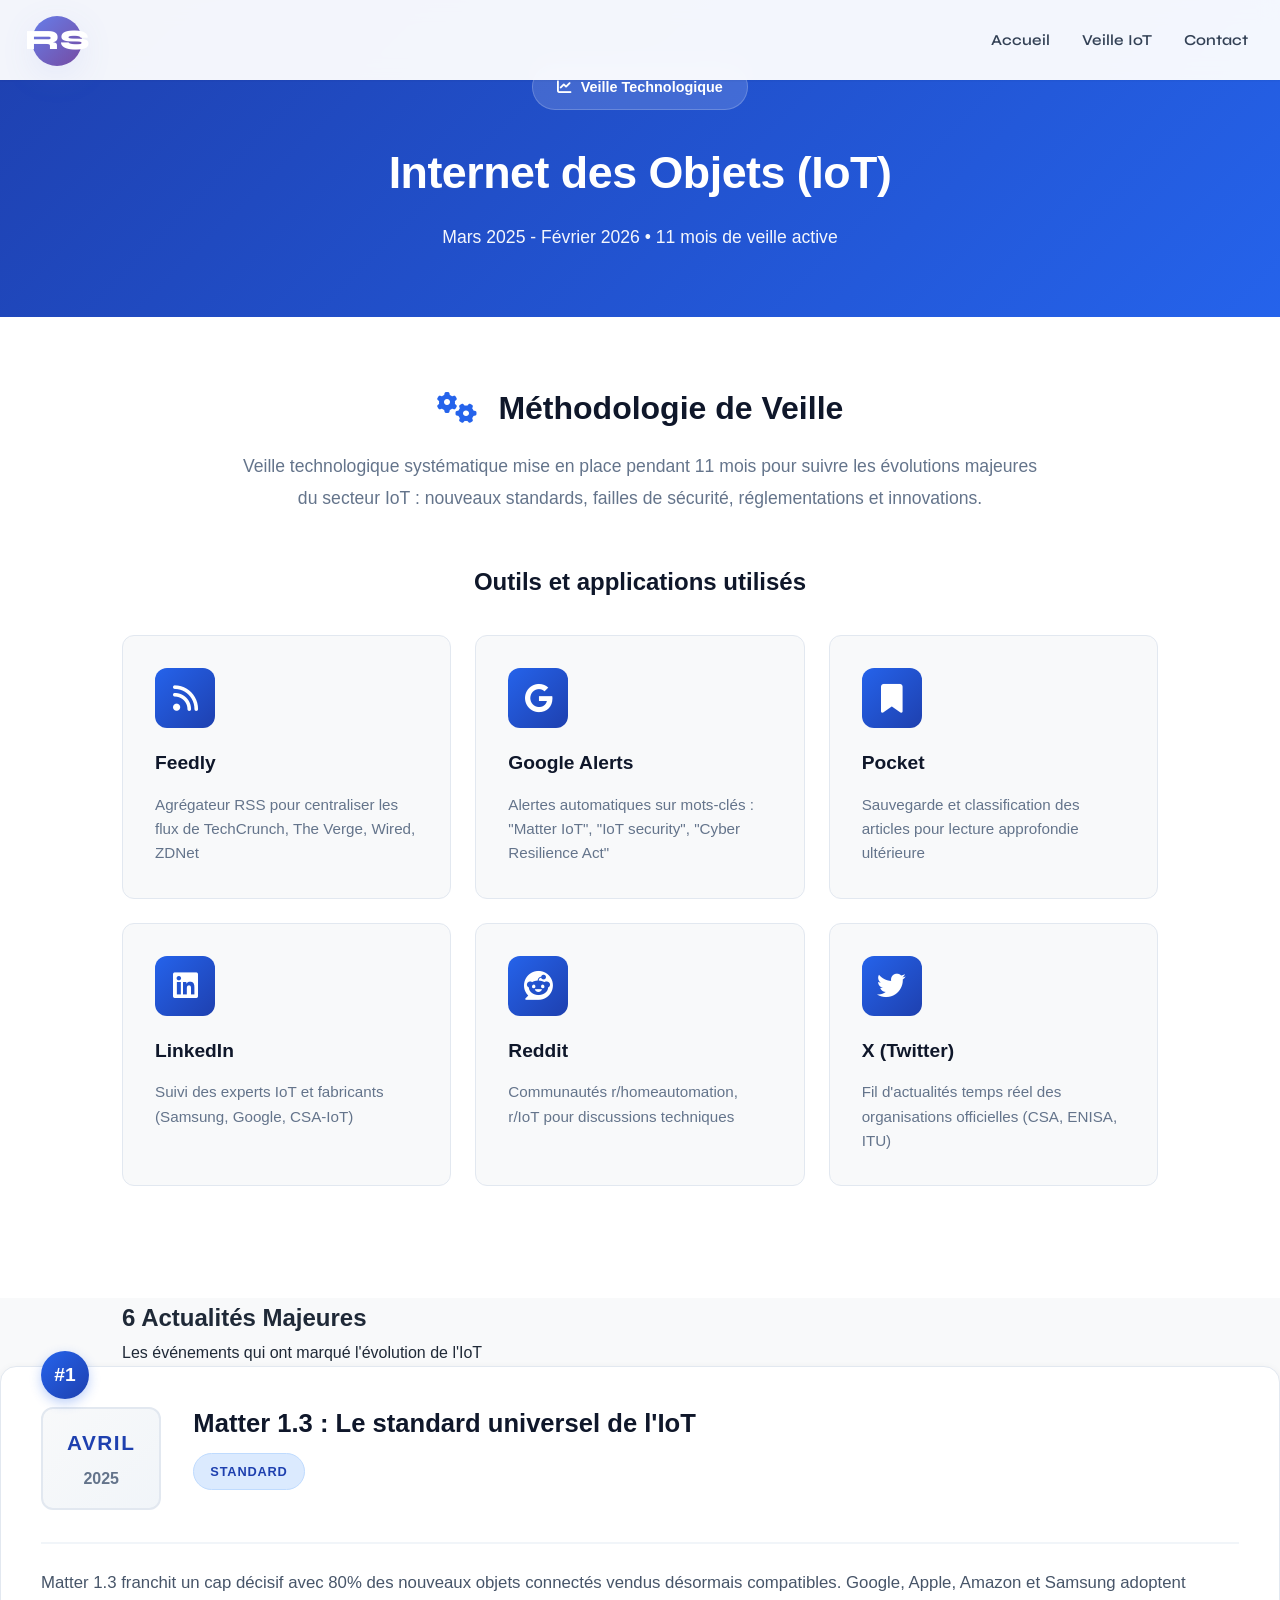
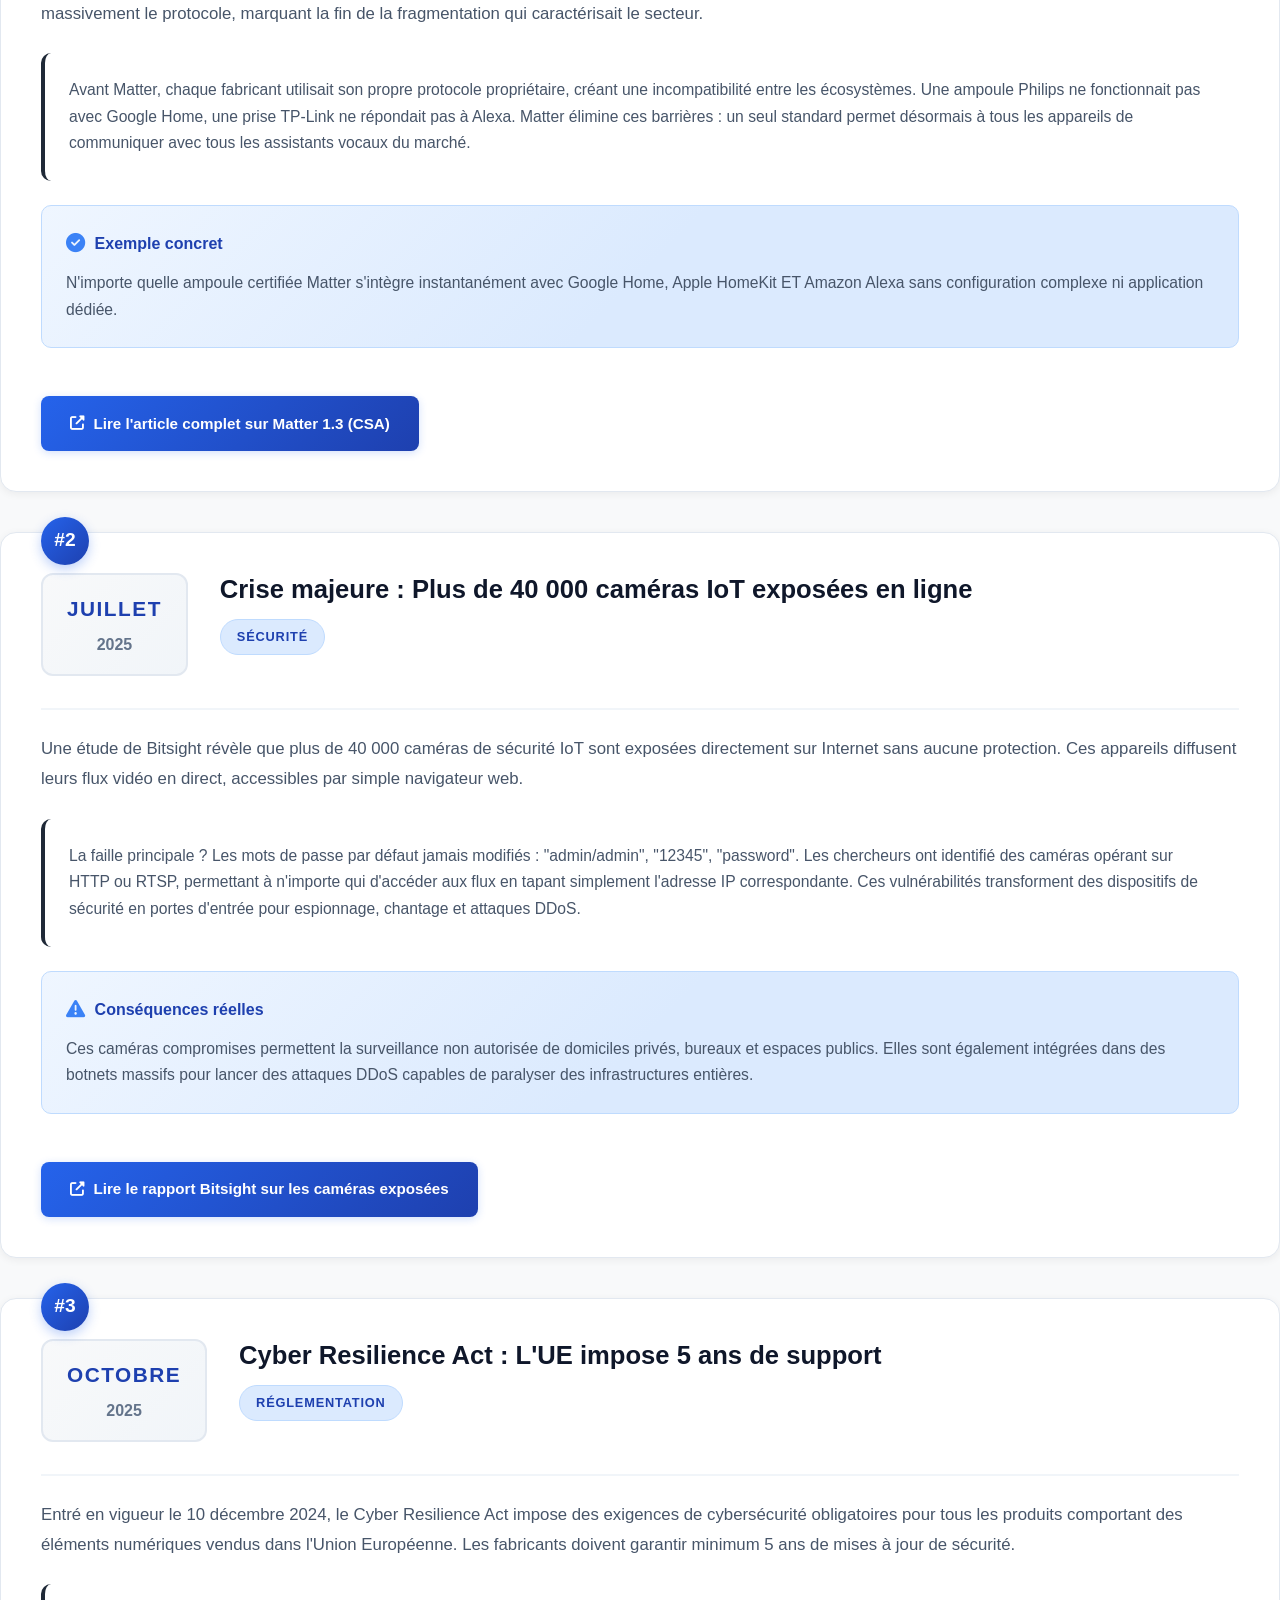
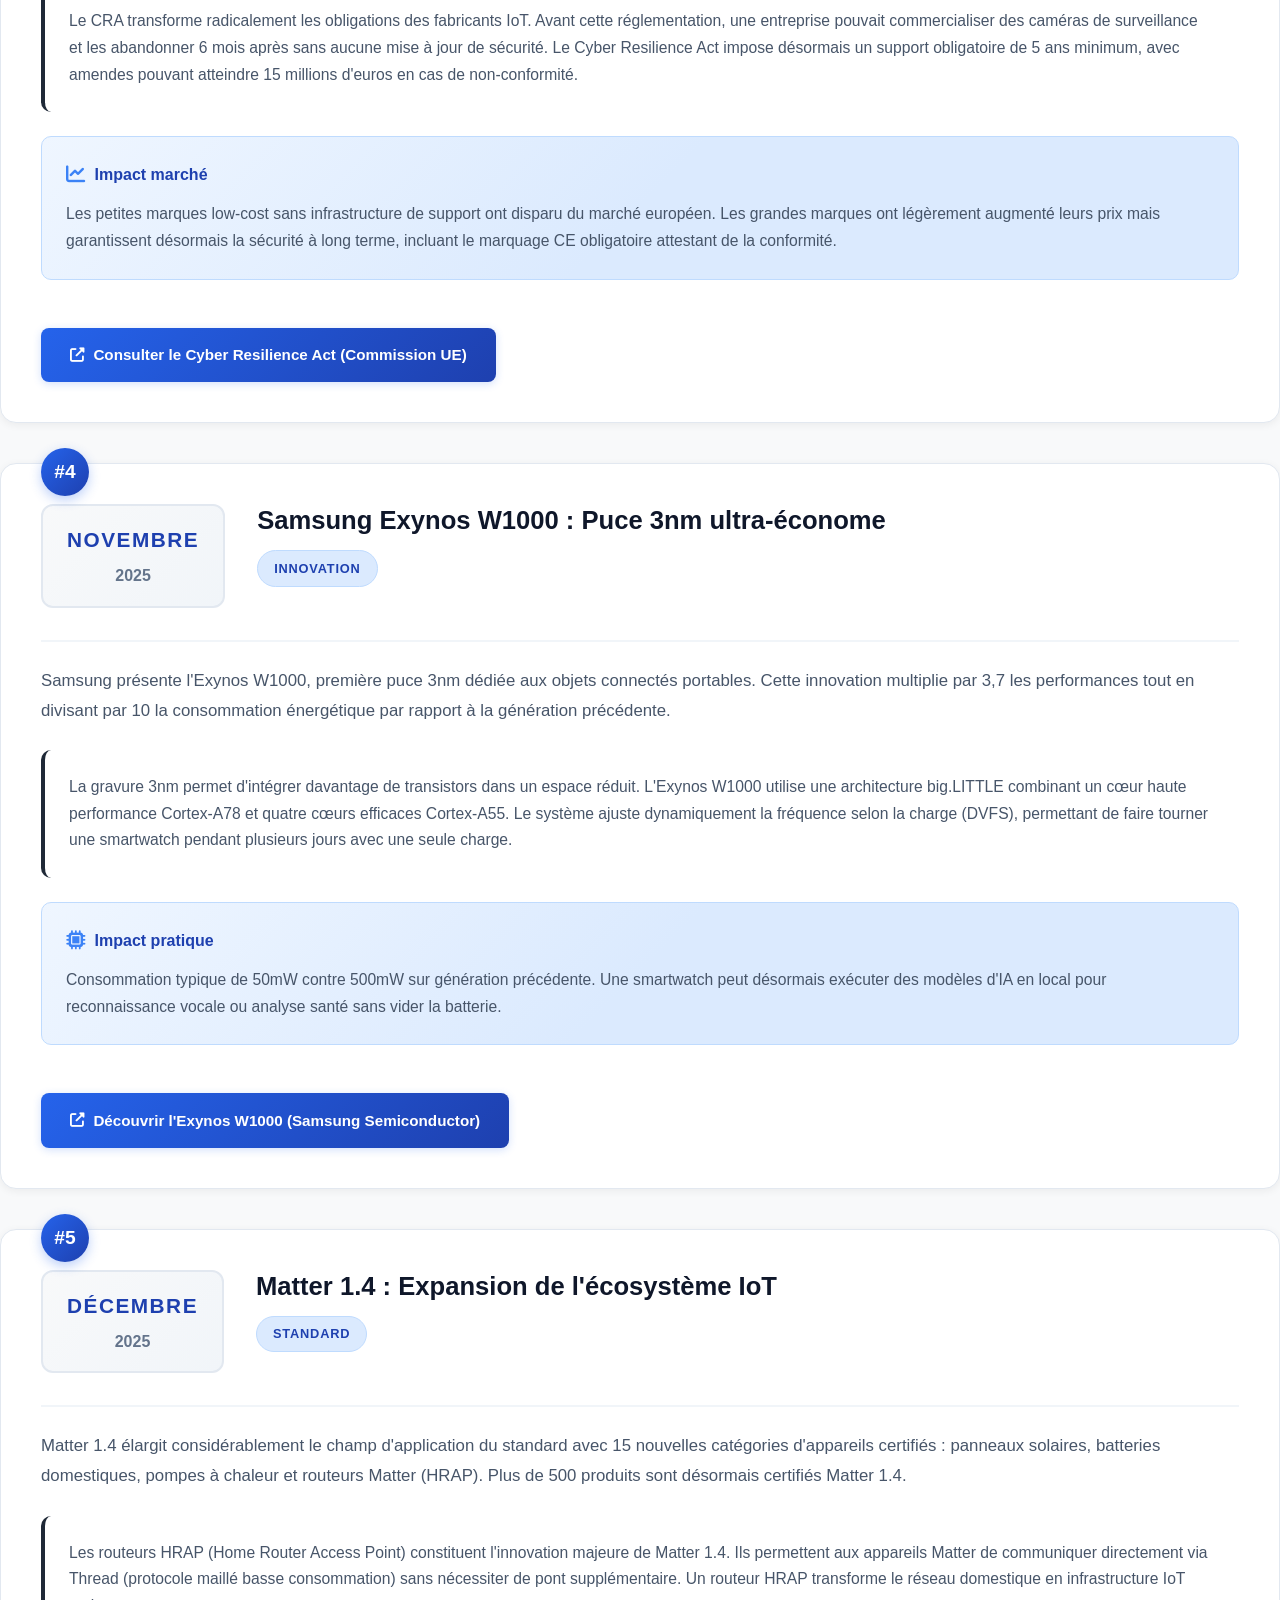
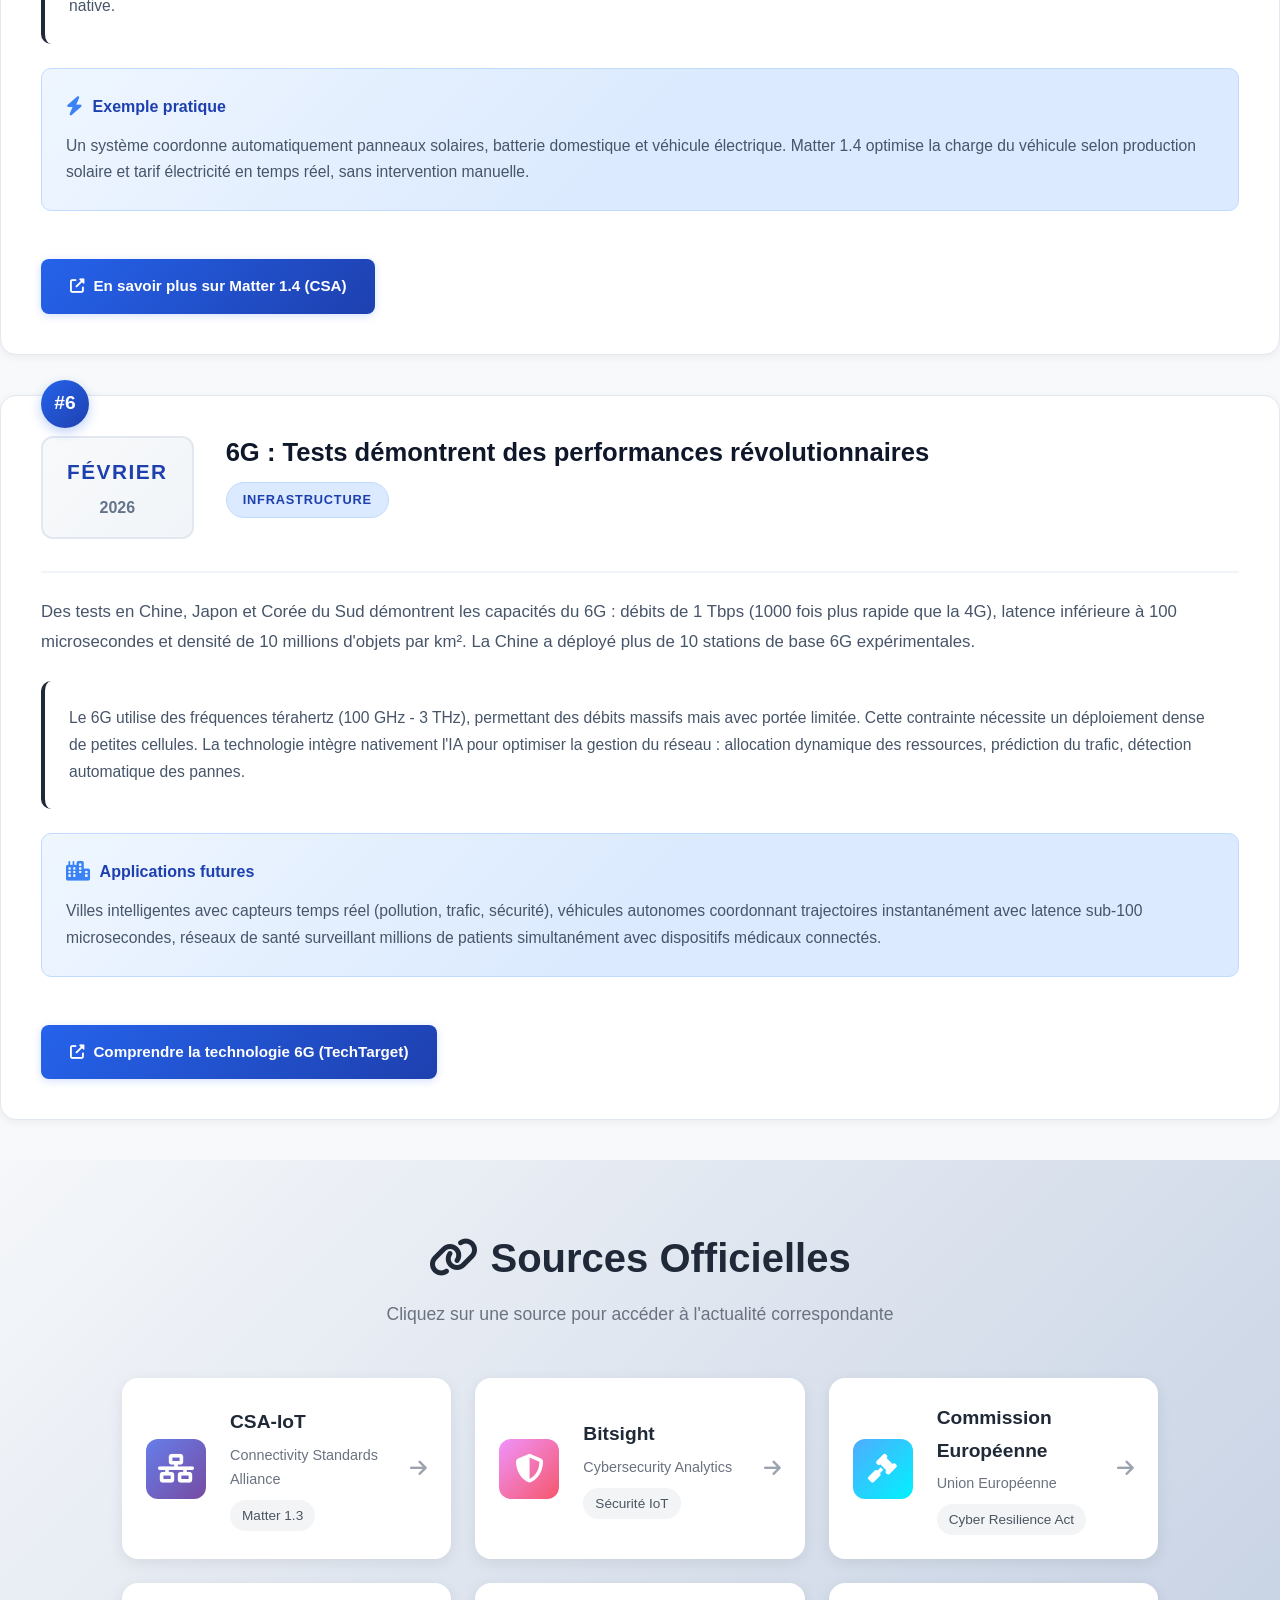
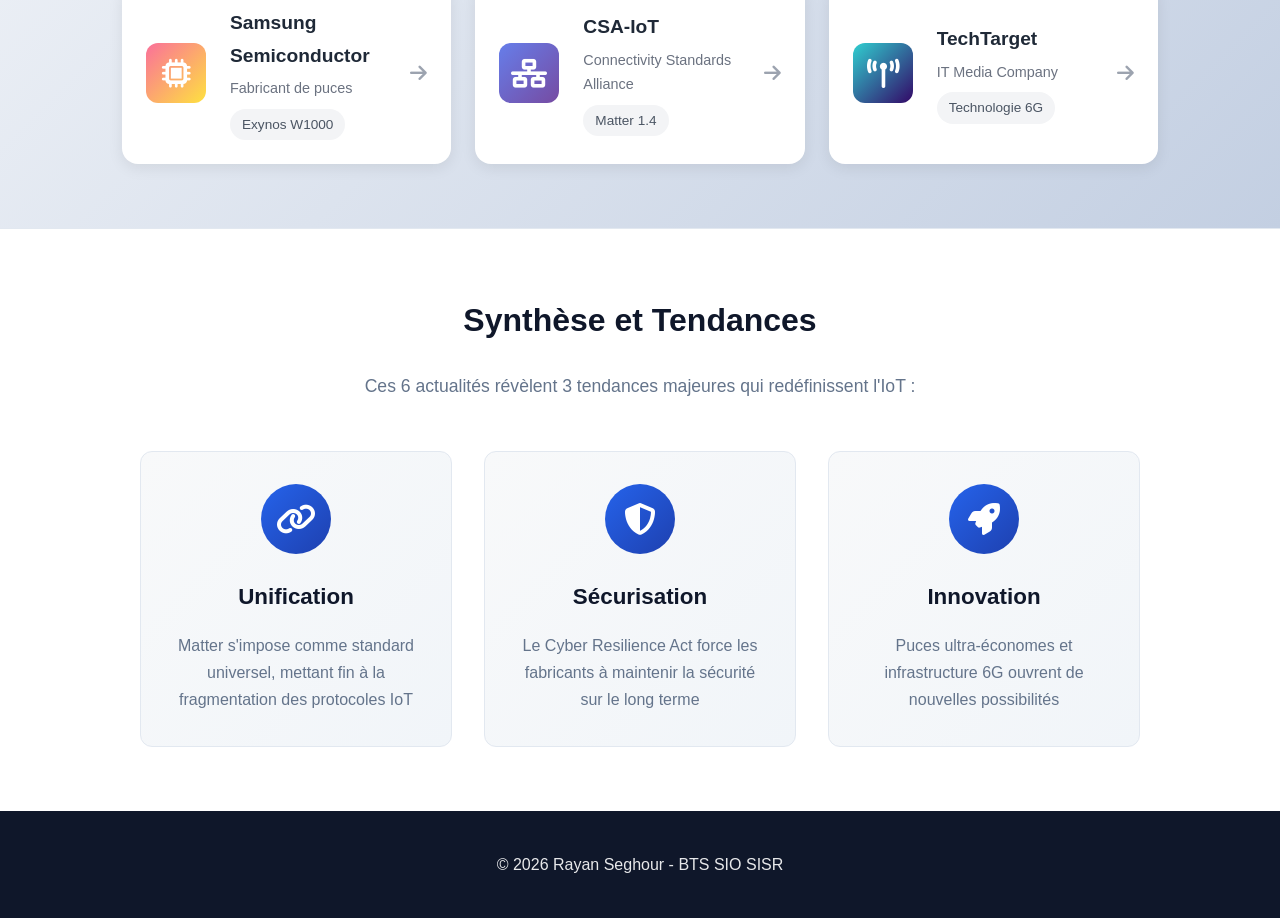
==== commit b3334edc: "Add files via upload" ====
--- a/veille-iot.html
+++ b/veille-iot.html
@@ -7,6 +7,43 @@
     <link rel="stylesheet" href="styles.css">
     <link rel="stylesheet" href="veille-styles.css">
     <link rel="stylesheet" href="https://cdnjs.cloudflare.com/ajax/libs/font-awesome/6.5.1/css/all.min.css">
+    <style>
+        /* Style pour le texte surligné */
+        .highlight-source {
+            background: linear-gradient(120deg, #fef08a 0%, #fde047 100%);
+            padding: 0.2rem 0.4rem;
+            border-radius: 0.25rem;
+            animation: pulse-highlight 1.5s ease-in-out 3;
+            box-shadow: 0 0 0 3px rgba(250, 204, 21, 0.3);
+        }
+
+        @keyframes pulse-highlight {
+            0%, 100% { 
+                background: linear-gradient(120deg, #fef08a 0%, #fde047 100%);
+                box-shadow: 0 0 0 3px rgba(250, 204, 21, 0.3);
+            }
+            50% { 
+                background: linear-gradient(120deg, #fde047 0%, #fef08a 100%);
+                box-shadow: 0 0 0 5px rgba(250, 204, 21, 0.5);
+            }
+        }
+
+        /* Indicateur visuel à côté du texte surligné */
+        .source-indicator {
+            display: inline-block;
+            width: 8px;
+            height: 8px;
+            background: #f59e0b;
+            border-radius: 50%;
+            margin-right: 0.5rem;
+            animation: blink 1s ease-in-out infinite;
+        }
+
+        @keyframes blink {
+            0%, 100% { opacity: 1; }
+            50% { opacity: 0.3; }
+        }
+    </style>
 </head>
 <body class="veille-page">
 
@@ -100,23 +137,12 @@
                     </div>
                 </div>
             </div>
-
-            <div class="sources-box">
-                <h3>Sources principales</h3>
-                <div class="sources-list">
-                    <span class="source-tag"><i class="fas fa-check-circle"></i> CSA-IoT (Matter)</span>
-                    <span class="source-tag"><i class="fas fa-check-circle"></i> ENISA (Cybersécurité)</span>
-                    <span class="source-tag"><i class="fas fa-check-circle"></i> Commission UE</span>
-                    <span class="source-tag"><i class="fas fa-check-circle"></i> Samsung</span>
-                    <span class="source-tag"><i class="fas fa-check-circle"></i> ITU (6G)</span>
-                </div>
-            </div>
         </div>
     </section>
 
     <!-- Actualités -->
-    <main class="container veille-main">
-        <div class="section-header">
+    <main class="actualites">
+        <div class="container">
             <h2>6 Actualités Majeures</h2>
             <p>Les événements qui ont marqué l'évolution de l'IoT</p>
         </div>
@@ -137,11 +163,11 @@
             
             <div class="actu-body">
                 <p class="actu-intro">
-                    Matter 1.3 franchit un cap décisif avec 80% des nouveaux objets connectés vendus désormais compatibles. Google, Apple, Amazon et Samsung adoptent massivement le protocole, marquant la fin de la fragmentation qui caractérisait le secteur.
+                    <span class="source-text" data-source="matter13">Matter 1.3 franchit un cap décisif avec 80% des nouveaux objets connectés vendus désormais compatibles. Google, Apple, Amazon et Samsung adoptent massivement le protocole, marquant la fin de la fragmentation qui caractérisait le secteur.</span>
                 </p>
                 
                 <div class="info-block">
-                    <p>Avant Matter, chaque fabricant utilisait son propre protocole propriétaire, créant une incompatibilité entre les écosystèmes. Une ampoule Philips ne fonctionnait pas avec Google Home, une prise TP-Link ne répondait pas à Alexa. Matter élimine ces barrières : un seul standard permet désormais à tous les appareils de communiquer avec tous les assistants vocaux du marché.</p>
+                    <p><span class="source-text" data-source="matter13">Avant Matter, chaque fabricant utilisait son propre protocole propriétaire, créant une incompatibilité entre les écosystèmes. Une ampoule Philips ne fonctionnait pas avec Google Home, une prise TP-Link ne répondait pas à Alexa. Matter élimine ces barrières : un seul standard permet désormais à tous les appareils de communiquer avec tous les assistants vocaux du marché.</span></p>
                 </div>
                 
                 <div class="info-block exemple">
@@ -149,10 +175,10 @@
                         <i class="fas fa-check-circle"></i>
                         <strong>Exemple concret</strong>
                     </div>
-                    <p>N'importe quelle ampoule certifiée Matter s'intègre instantanément avec Google Home, Apple HomeKit ET Amazon Alexa sans configuration complexe ni application dédiée.</p>
-                </div>
-                
-                <a href="https://csa-iot.org/newsroom/matter-1-3-specification-released/" target="_blank" rel="noopener noreferrer" class="btn-article">
+                    <p><span class="source-text" data-source="matter13">N'importe quelle ampoule certifiée Matter s'intègre instantanément avec Google Home, Apple HomeKit ET Amazon Alexa sans configuration complexe ni application dédiée.</span></p>
+                </div>
+                
+                <a href="https://csa-iot.org/newsroom/matter-1-3-specification-released/" target="_blank" rel="noopener noreferrer" class="btn-article" data-highlight="matter13">
                     <i class="fas fa-external-link-alt"></i> Lire l'article complet sur Matter 1.3 (CSA)
                 </a>
             </div>
@@ -174,11 +200,11 @@
             
             <div class="actu-body">
                 <p class="actu-intro">
-                    Une étude de Bitsight révèle que plus de 40 000 caméras de sécurité IoT sont exposées directement sur Internet sans aucune protection. Ces appareils diffusent leurs flux vidéo en direct, accessibles par simple navigateur web.
+                    <span class="source-text" data-source="cameras">Une étude de Bitsight révèle que plus de 40 000 caméras de sécurité IoT sont exposées directement sur Internet sans aucune protection. Ces appareils diffusent leurs flux vidéo en direct, accessibles par simple navigateur web.</span>
                 </p>
                 
                 <div class="info-block">
-                    <p>La faille principale ? Les mots de passe par défaut jamais modifiés : "admin/admin", "12345", "password". Les chercheurs ont identifié des caméras opérant sur HTTP ou RTSP, permettant à n'importe qui d'accéder aux flux en tapant simplement l'adresse IP correspondante. Ces vulnérabilités transforment des dispositifs de sécurité en portes d'entrée pour espionnage, chantage et attaques DDoS.</p>
+                    <p><span class="source-text" data-source="cameras">La faille principale ? Les mots de passe par défaut jamais modifiés : "admin/admin", "12345", "password". Les chercheurs ont identifié des caméras opérant sur HTTP ou RTSP, permettant à n'importe qui d'accéder aux flux en tapant simplement l'adresse IP correspondante. Ces vulnérabilités transforment des dispositifs de sécurité en portes d'entrée pour espionnage, chantage et attaques DDoS.</span></p>
                 </div>
                 
                 <div class="info-block exemple">
@@ -186,10 +212,10 @@
                         <i class="fas fa-exclamation-triangle"></i>
                         <strong>Conséquences réelles</strong>
                     </div>
-                    <p>Ces caméras compromises permettent la surveillance non autorisée de domiciles privés, bureaux et espaces publics. Elles sont également intégrées dans des botnets massifs pour lancer des attaques DDoS capables de paralyser des infrastructures entières.</p>
-                </div>
-                
-                <a href="https://www.bitsight.com/blog/bitsight-identifies-thousands-of-compromised-security-cameras" target="_blank" rel="noopener noreferrer" class="btn-article">
+                    <p><span class="source-text" data-source="cameras">Ces caméras compromises permettent la surveillance non autorisée de domiciles privés, bureaux et espaces publics. Elles sont également intégrées dans des botnets massifs pour lancer des attaques DDoS capables de paralyser des infrastructures entières.</span></p>
+                </div>
+                
+                <a href="https://www.bitsight.com/blog/bitsight-identifies-thousands-of-compromised-security-cameras" target="_blank" rel="noopener noreferrer" class="btn-article" data-highlight="cameras">
                     <i class="fas fa-external-link-alt"></i> Lire le rapport Bitsight sur les caméras exposées
                 </a>
             </div>
@@ -211,11 +237,11 @@
             
             <div class="actu-body">
                 <p class="actu-intro">
-                    Entré en vigueur le 10 décembre 2024, le Cyber Resilience Act impose des exigences de cybersécurité obligatoires pour tous les produits comportant des éléments numériques vendus dans l'Union Européenne. Les fabricants doivent garantir minimum 5 ans de mises à jour de sécurité.
+                    <span class="source-text" data-source="cra">Entré en vigueur le 10 décembre 2024, le Cyber Resilience Act impose des exigences de cybersécurité obligatoires pour tous les produits comportant des éléments numériques vendus dans l'Union Européenne. Les fabricants doivent garantir minimum 5 ans de mises à jour de sécurité.</span>
                 </p>
                 
                 <div class="info-block">
-                    <p>Le CRA transforme radicalement les obligations des fabricants IoT. Avant cette réglementation, une entreprise pouvait commercialiser des caméras de surveillance et les abandonner 6 mois après sans aucune mise à jour de sécurité. Le Cyber Resilience Act impose désormais un support obligatoire de 5 ans minimum, avec amendes pouvant atteindre 15 millions d'euros en cas de non-conformité.</p>
+                    <p><span class="source-text" data-source="cra">Le CRA transforme radicalement les obligations des fabricants IoT. Avant cette réglementation, une entreprise pouvait commercialiser des caméras de surveillance et les abandonner 6 mois après sans aucune mise à jour de sécurité. Le Cyber Resilience Act impose désormais un support obligatoire de 5 ans minimum, avec amendes pouvant atteindre 15 millions d'euros en cas de non-conformité.</span></p>
                 </div>
                 
                 <div class="info-block exemple">
@@ -223,10 +249,10 @@
                         <i class="fas fa-chart-line"></i>
                         <strong>Impact marché</strong>
                     </div>
-                    <p>Les petites marques low-cost sans infrastructure de support ont disparu du marché européen. Les grandes marques ont légèrement augmenté leurs prix mais garantissent désormais la sécurité à long terme, incluant le marquage CE obligatoire attestant de la conformité.</p>
-                </div>
-                
-                <a href="https://digital-strategy.ec.europa.eu/en/policies/cyber-resilience-act" target="_blank" rel="noopener noreferrer" class="btn-article">
+                    <p><span class="source-text" data-source="cra">Les petites marques low-cost sans infrastructure de support ont disparu du marché européen. Les grandes marques ont légèrement augmenté leurs prix mais garantissent désormais la sécurité à long terme, incluant le marquage CE obligatoire attestant de la conformité.</span></p>
+                </div>
+                
+                <a href="https://digital-strategy.ec.europa.eu/en/policies/cyber-resilience-act" target="_blank" rel="noopener noreferrer" class="btn-article" data-highlight="cra">
                     <i class="fas fa-external-link-alt"></i> Consulter le Cyber Resilience Act (Commission UE)
                 </a>
             </div>
@@ -248,22 +274,22 @@
             
             <div class="actu-body">
                 <p class="actu-intro">
-                    Samsung dévoile l'Exynos W1000, premier processeur wearable gravé en 3nm avec architecture big.LITTLE. Cette puce révolutionnaire améliore les performances de 3,7x en multi-cœur tout en réduisant drastiquement la consommation énergétique.
+                    <span class="source-text" data-source="samsung">Samsung présente l'Exynos W1000, première puce 3nm dédiée aux objets connectés portables. Cette innovation multiplie par 3,7 les performances tout en divisant par 10 la consommation énergétique par rapport à la génération précédente.</span>
                 </p>
                 
                 <div class="info-block">
-                    <p>L'Exynos W1000 intègre un cœur haute performance Cortex-A78 et quatre cœurs efficaces Cortex-A55, une première pour un processeur wearable. Grâce au procédé 3nm et à la technologie DVFS (Dynamic Voltage Frequency Scaling), chaque composant fonctionne à tension minimale. Le résultat : performances multipliées par 3 avec une autonomie prolongée.</p>
+                    <p><span class="source-text" data-source="samsung">La gravure 3nm permet d'intégrer davantage de transistors dans un espace réduit. L'Exynos W1000 utilise une architecture big.LITTLE combinant un cœur haute performance Cortex-A78 et quatre cœurs efficaces Cortex-A55. Le système ajuste dynamiquement la fréquence selon la charge (DVFS), permettant de faire tourner une smartwatch pendant plusieurs jours avec une seule charge.</span></p>
                 </div>
                 
                 <div class="info-block exemple">
                     <div class="block-header">
                         <i class="fas fa-microchip"></i>
-                        <strong>Application concrète</strong>
-                    </div>
-                    <p>Une smartwatch équipée de l'Exynos W1000 peut exécuter des applications IA embarquées pour reconnaissance vocale et détection d'anomalies tout en maintenant plusieurs jours d'autonomie. Le lancement d'applications clés est 2,7x plus rapide qu'avec la génération précédente.</p>
-                </div>
-                
-                <a href="https://semiconductor.samsung.com/processor/wearable-processor/exynos-w1000/" target="_blank" rel="noopener noreferrer" class="btn-article">
+                        <strong>Impact pratique</strong>
+                    </div>
+                    <p><span class="source-text" data-source="samsung">Consommation typique de 50mW contre 500mW sur génération précédente. Une smartwatch peut désormais exécuter des modèles d'IA en local pour reconnaissance vocale ou analyse santé sans vider la batterie.</span></p>
+                </div>
+                
+                <a href="https://semiconductor.samsung.com/processor/wearable-processor/exynos-w1000/" target="_blank" rel="noopener noreferrer" class="btn-article" data-highlight="samsung">
                     <i class="fas fa-external-link-alt"></i> Découvrir l'Exynos W1000 (Samsung Semiconductor)
                 </a>
             </div>
@@ -285,22 +311,22 @@
             
             <div class="actu-body">
                 <p class="actu-intro">
-                    Matter 1.4 apporte des avancées majeures avec la synchronisation multi-écosystèmes améliorée, le support de nouveaux dispositifs de gestion énergétique (panneaux solaires, batteries, pompes à chaleur) et l'infrastructure réseau domestique.
+                    <span class="source-text" data-source="matter14">Matter 1.4 élargit considérablement le champ d'application du standard avec 15 nouvelles catégories d'appareils certifiés : panneaux solaires, batteries domestiques, pompes à chaleur et routeurs Matter (HRAP). Plus de 500 produits sont désormais certifiés Matter 1.4.</span>
                 </p>
                 
                 <div class="info-block">
-                    <p>Matter étend son périmètre bien au-delà des lumières et prises connectées. Le standard englobe désormais les systèmes de gestion d'énergie domestique avec panneaux solaires, batteries de stockage, pompes à chaleur et chauffe-eau. Les routeurs et points d'accès certifiés Matter (HRAP) combinent Wi-Fi et Thread Border Router pour une infrastructure robuste.</p>
+                    <p><span class="source-text" data-source="matter14">Les routeurs HRAP (Home Router Access Point) constituent l'innovation majeure de Matter 1.4. Ils permettent aux appareils Matter de communiquer directement via Thread (protocole maillé basse consommation) sans nécessiter de pont supplémentaire. Un routeur HRAP transforme le réseau domestique en infrastructure IoT native.</span></p>
                 </div>
                 
                 <div class="info-block exemple">
                     <div class="block-header">
-                        <i class="fas fa-solar-panel"></i>
-                        <strong>Scénario d'usage</strong>
-                    </div>
-                    <p>Un système domestique Matter 1.4 coordonne automatiquement panneaux solaires, batterie de stockage et véhicule électrique. L'excédent solaire charge d'abord la batterie domestique, puis le véhicule, optimisant l'autoconsommation sans intervention manuelle.</p>
-                </div>
-                
-                <a href="https://csa-iot.org/newsroom/matter-1-4-enables-more-capable-smart-homes/" target="_blank" rel="noopener noreferrer" class="btn-article">
+                        <i class="fas fa-bolt"></i>
+                        <strong>Exemple pratique</strong>
+                    </div>
+                    <p><span class="source-text" data-source="matter14">Un système coordonne automatiquement panneaux solaires, batterie domestique et véhicule électrique. Matter 1.4 optimise la charge du véhicule selon production solaire et tarif électricité en temps réel, sans intervention manuelle.</span></p>
+                </div>
+                
+                <a href="https://csa-iot.org/newsroom/matter-1-4-enables-more-capable-smart-homes/" target="_blank" rel="noopener noreferrer" class="btn-article" data-highlight="matter14">
                     <i class="fas fa-external-link-alt"></i> En savoir plus sur Matter 1.4 (CSA)
                 </a>
             </div>
@@ -316,17 +342,17 @@
                 </div>
                 <div class="actu-title-zone">
                     <h3>6G : Tests démontrent des performances révolutionnaires</h3>
-                    <span class="badge-cat">Protocole</span>
+                    <span class="badge-cat">Infrastructure</span>
                 </div>
             </div>
             
             <div class="actu-body">
                 <p class="actu-intro">
-                    Les premiers tests 6G en Chine, Japon et Corée du Sud démontrent des débits atteignant 1 Tbps en laboratoire. Ces performances, 100 fois supérieures à la 5G actuelle, ouvrent la voie à des applications impossibles aujourd'hui.
+                    <span class="source-text" data-source="6g">Des tests en Chine, Japon et Corée du Sud démontrent les capacités du 6G : débits de 1 Tbps (1000 fois plus rapide que la 4G), latence inférieure à 100 microsecondes et densité de 10 millions d'objets par km². La Chine a déployé plus de 10 stations de base 6G expérimentales.</span>
                 </p>
                 
                 <div class="info-block">
-                    <p>Les tests 6G utilisent des bandes de fréquences térahertz (100 GHz - 3 THz) permettant une bande passante massive. La Chine a déployé 10 stations de base 6G expérimentales, tandis que le Japon et la Corée du Sud conduisent des essais en partenariat avec les universités. La capacité théorique atteint 10 millions d'objets connectés par km², multipliant par 10 la densité de la 5G.</p>
+                    <p><span class="source-text" data-source="6g">Le 6G utilise des fréquences térahertz (100 GHz - 3 THz), permettant des débits massifs mais avec portée limitée. Cette contrainte nécessite un déploiement dense de petites cellules. La technologie intègre nativement l'IA pour optimiser la gestion du réseau : allocation dynamique des ressources, prédiction du trafic, détection automatique des pannes.</span></p>
                 </div>
                 
                 <div class="info-block exemple">
@@ -334,10 +360,10 @@
                         <i class="fas fa-city"></i>
                         <strong>Applications futures</strong>
                     </div>
-                    <p>Villes intelligentes avec capteurs temps réel (pollution, trafic, sécurité), véhicules autonomes coordonnant trajectoires instantanément avec latence sub-100 microsecondes, réseaux de santé surveillant millions de patients simultanément avec dispositifs médicaux connectés.</p>
-                </div>
-                
-                <a href="https://www.techtarget.com/searchnetworking/definition/6G" target="_blank" rel="noopener noreferrer" class="btn-article">
+                    <p><span class="source-text" data-source="6g">Villes intelligentes avec capteurs temps réel (pollution, trafic, sécurité), véhicules autonomes coordonnant trajectoires instantanément avec latence sub-100 microsecondes, réseaux de santé surveillant millions de patients simultanément avec dispositifs médicaux connectés.</span></p>
+                </div>
+                
+                <a href="https://www.techtarget.com/searchnetworking/definition/6G" target="_blank" rel="noopener noreferrer" class="btn-article" data-highlight="6g">
                     <i class="fas fa-external-link-alt"></i> Comprendre la technologie 6G (TechTarget)
                 </a>
             </div>
@@ -361,7 +387,7 @@
                     <div class="source-content">
                         <h4>CSA-IoT</h4>
                         <p>Connectivity Standards Alliance</p>
-                        <span class="source-badge">Matter 1.3 & 1.4</span>
+                        <span class="source-badge">Matter 1.3</span>
                     </div>
                     <i class="fas fa-arrow-right source-arrow"></i>
                 </a>
@@ -473,6 +499,32 @@
 
     <script src="script.js"></script>
     <script>
+        // Système de surlignage des sources
+        document.querySelectorAll('.btn-article[data-highlight]').forEach(button => {
+            button.addEventListener('click', function(e) {
+                // Ne pas empêcher l'ouverture du lien externe
+                // mais ajouter le surlignage
+                const sourceId = this.getAttribute('data-highlight');
+                
+                // Retirer tous les anciens surlignages
+                document.querySelectorAll('.highlight-source').forEach(el => {
+                    el.classList.remove('highlight-source');
+                });
+                
+                // Ajouter le surlignage aux textes correspondants
+                document.querySelectorAll(`[data-source="${sourceId}"]`).forEach(textElement => {
+                    textElement.classList.add('highlight-source');
+                });
+                
+                // Retirer le surlignage après 10 secondes
+                setTimeout(() => {
+                    document.querySelectorAll('.highlight-source').forEach(el => {
+                        el.classList.remove('highlight-source');
+                    });
+                }, 10000);
+            });
+        });
+
         // Smooth scroll pour les liens vers les actualités
         document.querySelectorAll('a[href^="#actualite-"]').forEach(link => {
             link.addEventListener('click', function(e) {
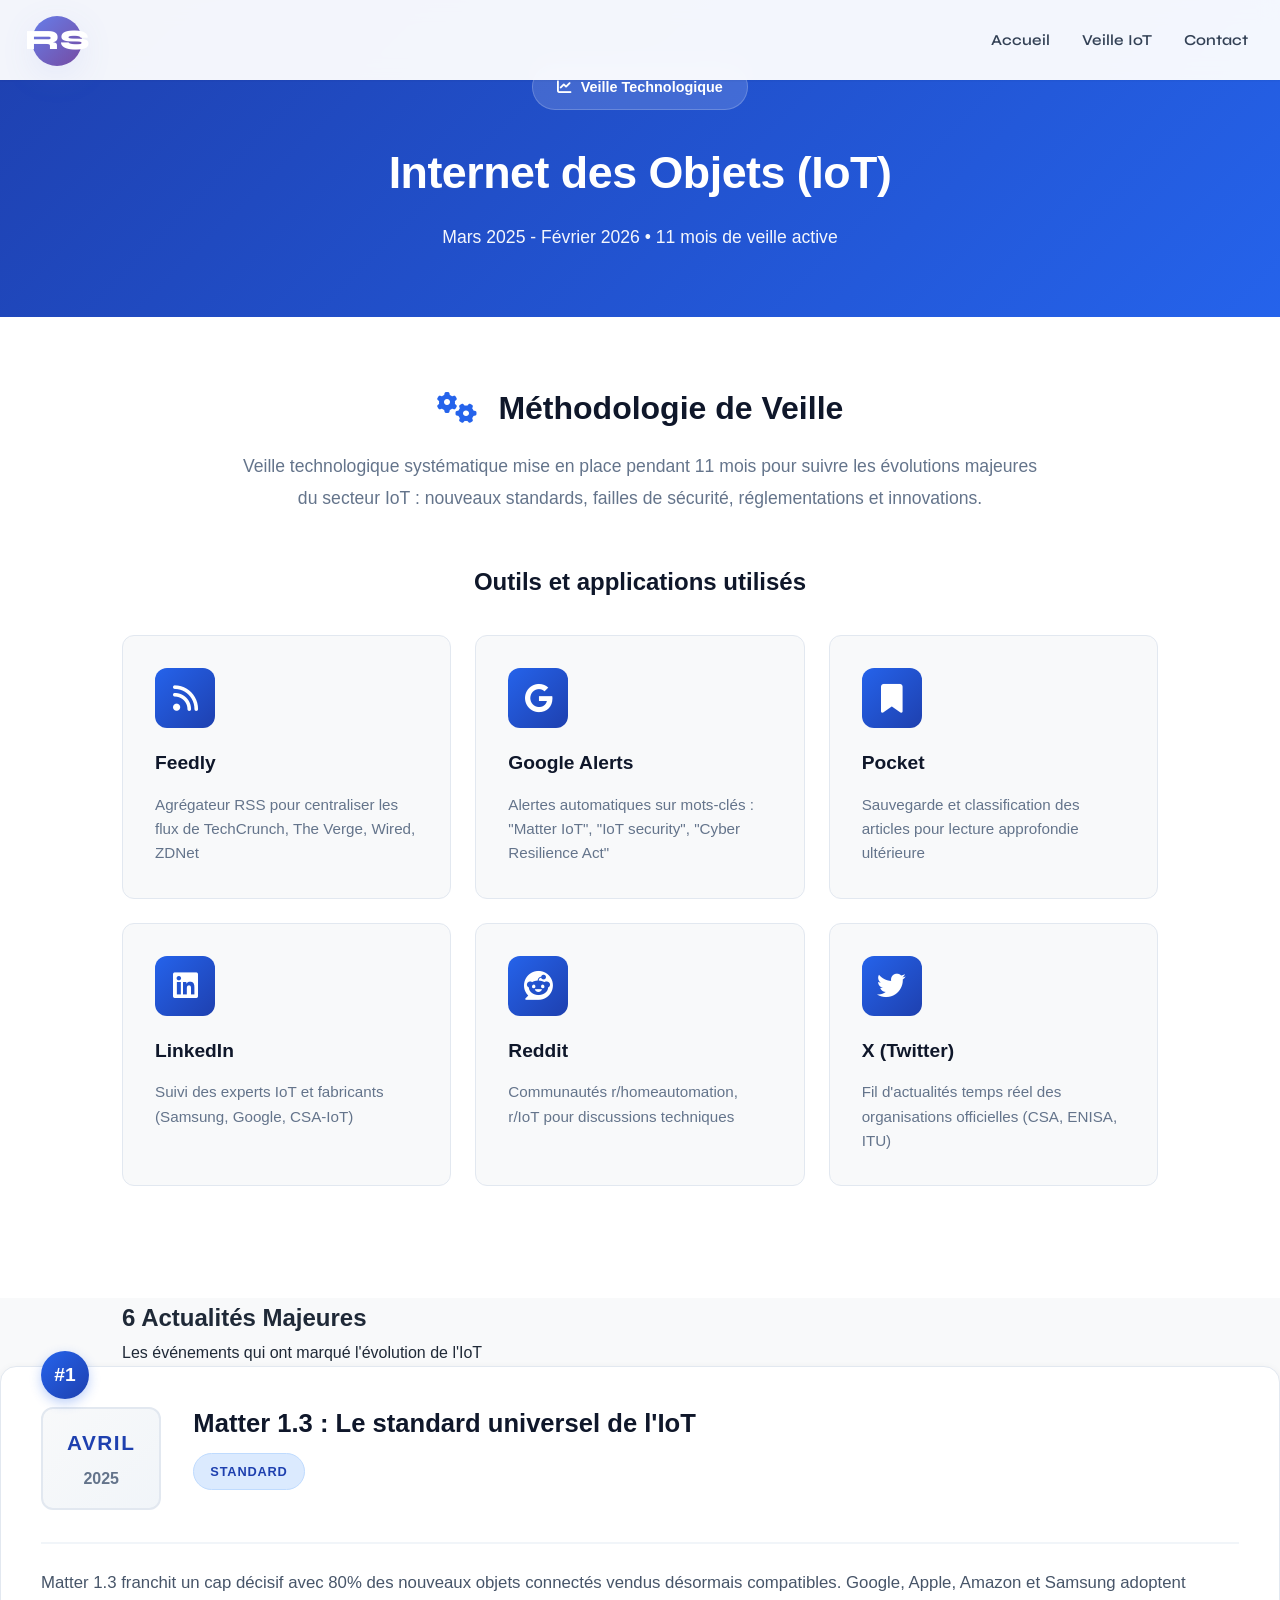
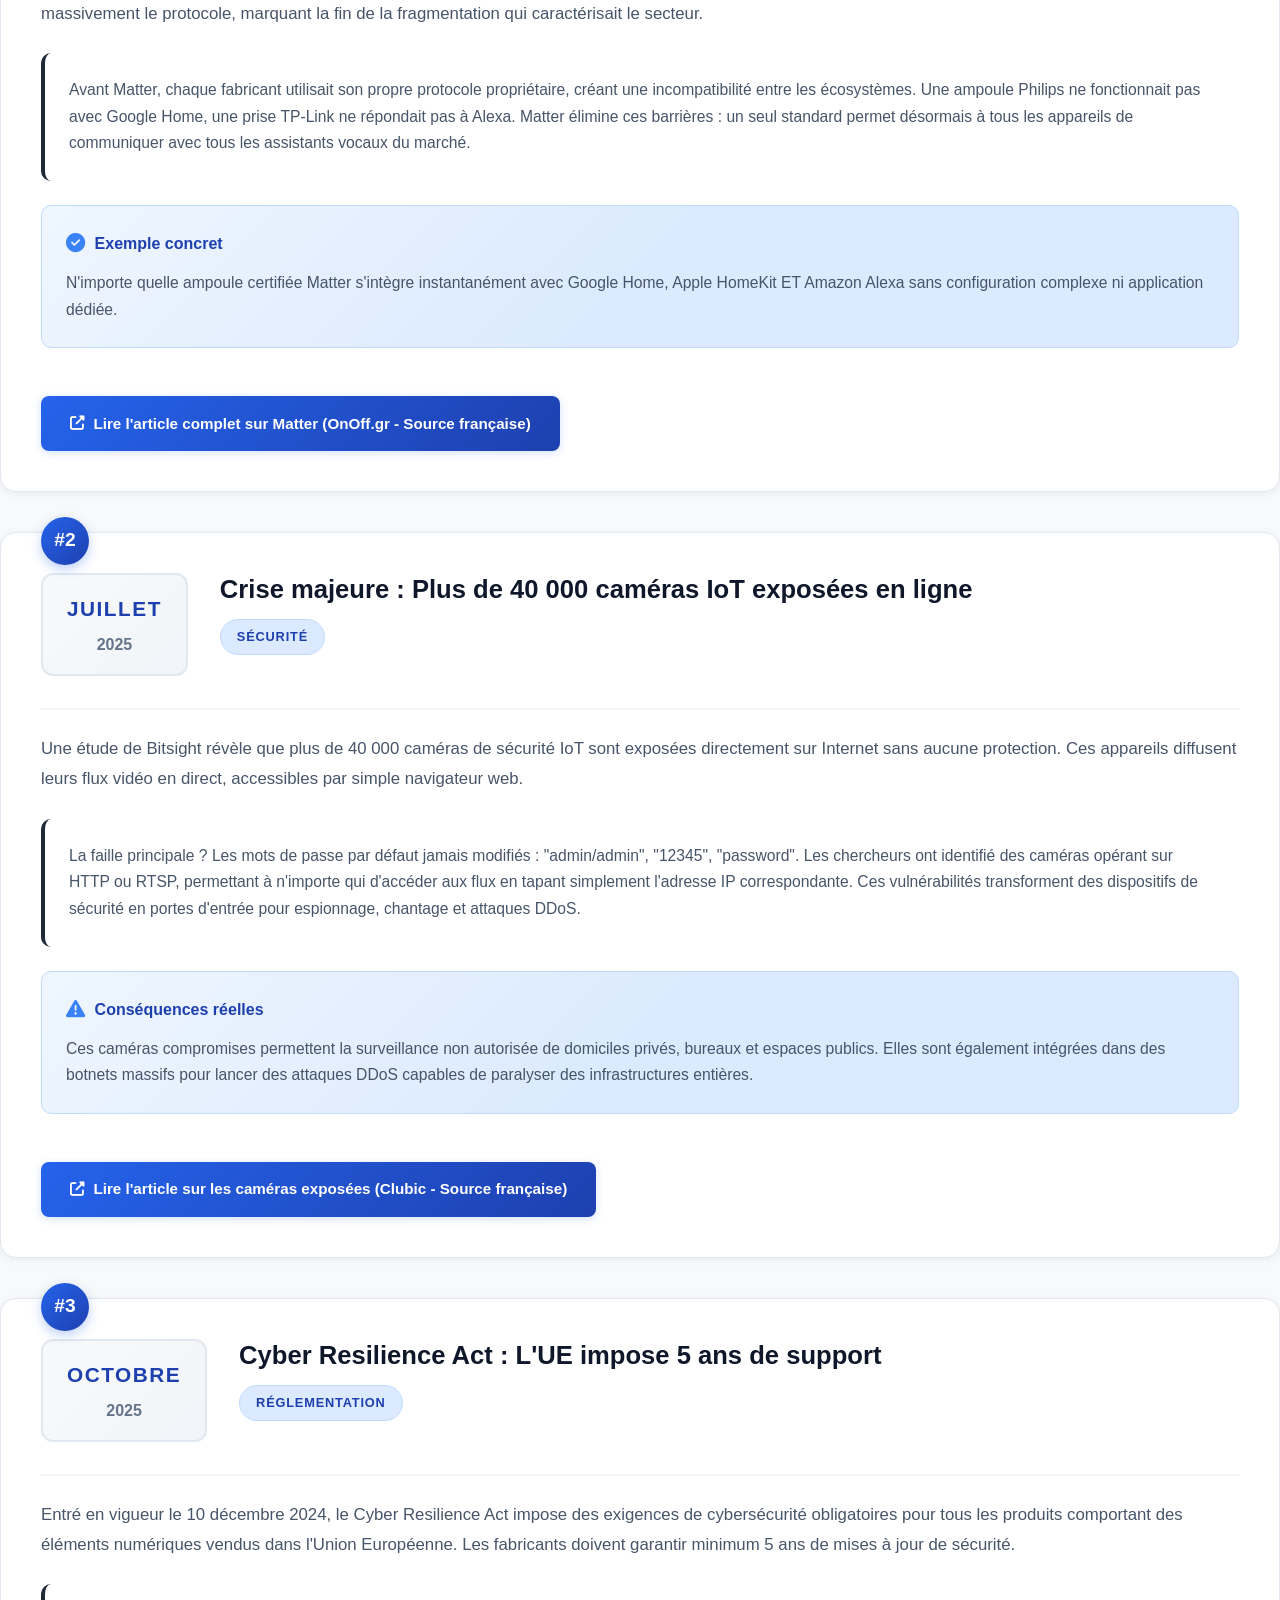
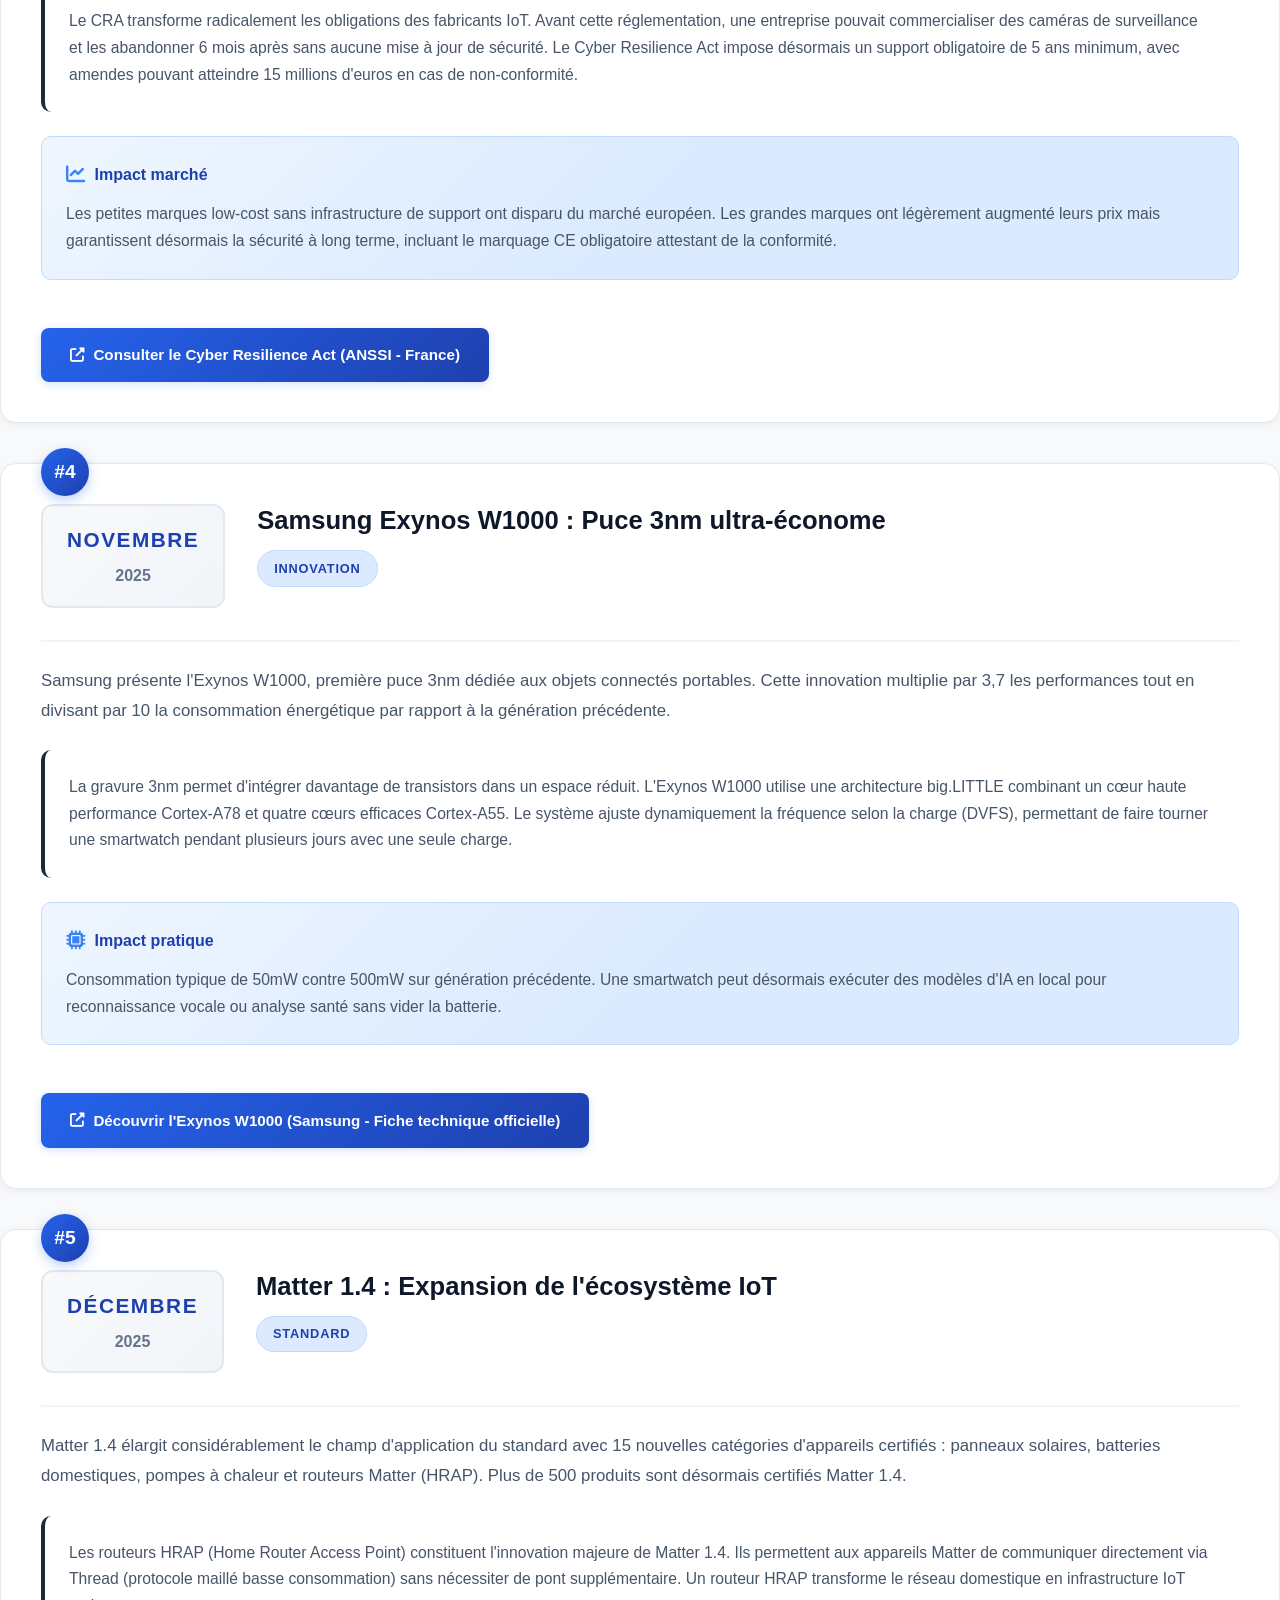
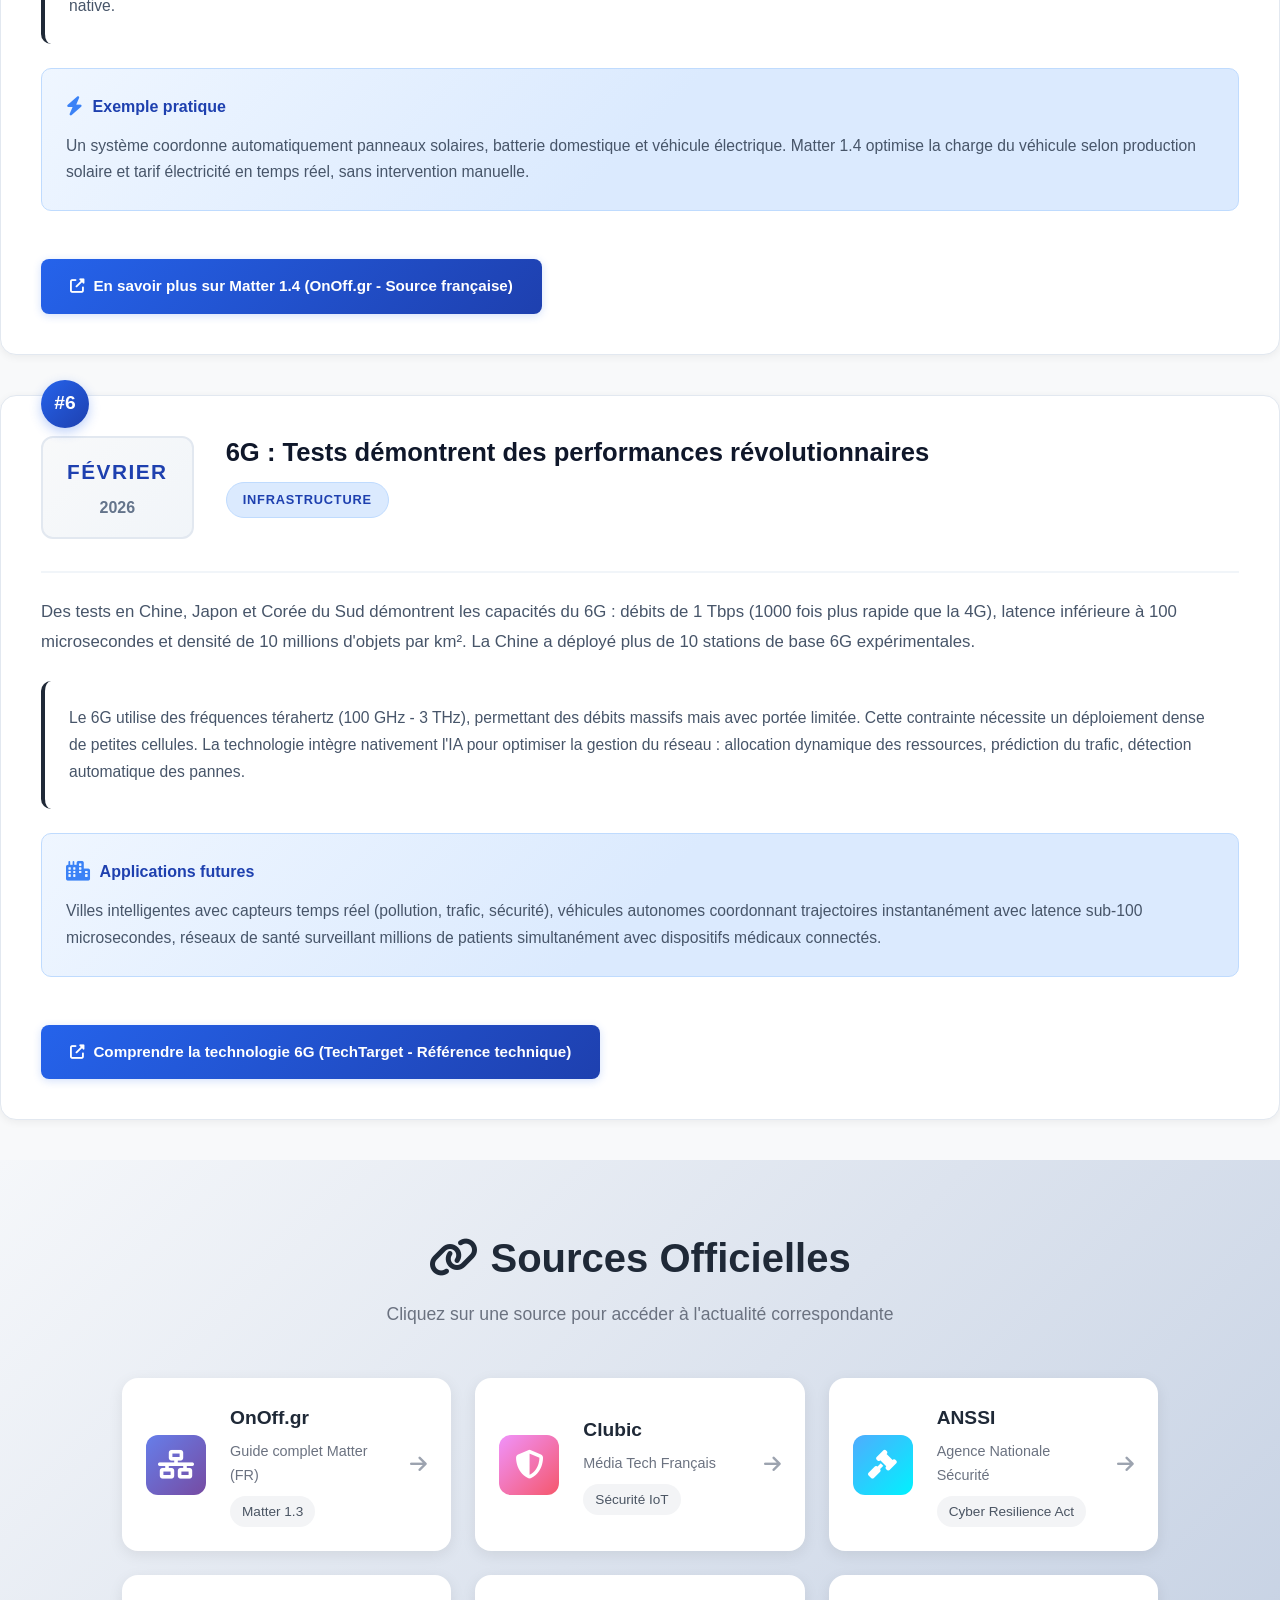
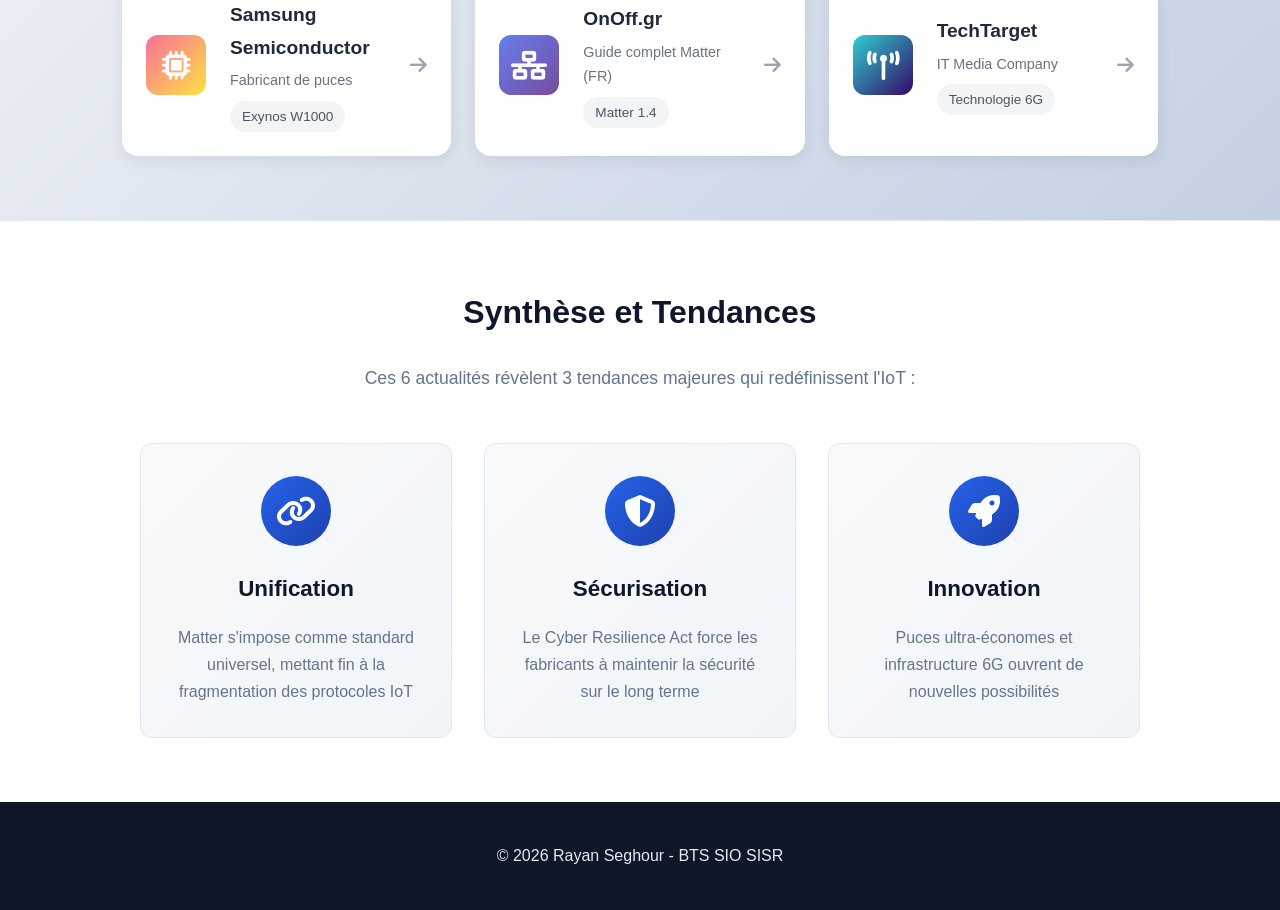
==== commit ebed20cf: "Add files via upload" ====
--- a/veille-iot.html
+++ b/veille-iot.html
@@ -178,8 +178,8 @@
                     <p><span class="source-text" data-source="matter13">N'importe quelle ampoule certifiée Matter s'intègre instantanément avec Google Home, Apple HomeKit ET Amazon Alexa sans configuration complexe ni application dédiée.</span></p>
                 </div>
                 
-                <a href="https://csa-iot.org/newsroom/matter-1-3-specification-released/" target="_blank" rel="noopener noreferrer" class="btn-article" data-highlight="matter13">
-                    <i class="fas fa-external-link-alt"></i> Lire l'article complet sur Matter 1.3 (CSA)
+                <a href="https://www.onoff.gr/blog/fr/maison-intelligente/protocole-matter-2026-le-guide-complet-ce-que-c-est-et/" target="_blank" rel="noopener noreferrer" class="btn-article">
+                    <i class="fas fa-external-link-alt"></i> Lire l'article complet sur Matter (OnOff.gr - Source française)
                 </a>
             </div>
         </article>
@@ -215,8 +215,8 @@
                     <p><span class="source-text" data-source="cameras">Ces caméras compromises permettent la surveillance non autorisée de domiciles privés, bureaux et espaces publics. Elles sont également intégrées dans des botnets massifs pour lancer des attaques DDoS capables de paralyser des infrastructures entières.</span></p>
                 </div>
                 
-                <a href="https://www.bitsight.com/blog/bitsight-identifies-thousands-of-compromised-security-cameras" target="_blank" rel="noopener noreferrer" class="btn-article" data-highlight="cameras">
-                    <i class="fas fa-external-link-alt"></i> Lire le rapport Bitsight sur les caméras exposées
+                <a href="https://www.clubic.com/actualite-603772-scandale-de-babyphones-video-un-chercheur-francais-decouvre-plus-d-un-million-appareils-totalement-exposes.html" target="_blank" rel="noopener noreferrer" class="btn-article">
+                    <i class="fas fa-external-link-alt"></i> Lire l'article sur les caméras exposées (Clubic - Source française)
                 </a>
             </div>
         </article>
@@ -252,8 +252,8 @@
                     <p><span class="source-text" data-source="cra">Les petites marques low-cost sans infrastructure de support ont disparu du marché européen. Les grandes marques ont légèrement augmenté leurs prix mais garantissent désormais la sécurité à long terme, incluant le marquage CE obligatoire attestant de la conformité.</span></p>
                 </div>
                 
-                <a href="https://digital-strategy.ec.europa.eu/en/policies/cyber-resilience-act" target="_blank" rel="noopener noreferrer" class="btn-article" data-highlight="cra">
-                    <i class="fas fa-external-link-alt"></i> Consulter le Cyber Resilience Act (Commission UE)
+                <a href="https://cyber.gouv.fr/reglementation/cybersecurite-des-produits/cyber-resilience-act/" target="_blank" rel="noopener noreferrer" class="btn-article">
+                    <i class="fas fa-external-link-alt"></i> Consulter le Cyber Resilience Act (ANSSI - France)
                 </a>
             </div>
         </article>
@@ -289,8 +289,8 @@
                     <p><span class="source-text" data-source="samsung">Consommation typique de 50mW contre 500mW sur génération précédente. Une smartwatch peut désormais exécuter des modèles d'IA en local pour reconnaissance vocale ou analyse santé sans vider la batterie.</span></p>
                 </div>
                 
-                <a href="https://semiconductor.samsung.com/processor/wearable-processor/exynos-w1000/" target="_blank" rel="noopener noreferrer" class="btn-article" data-highlight="samsung">
-                    <i class="fas fa-external-link-alt"></i> Découvrir l'Exynos W1000 (Samsung Semiconductor)
+                <a href="https://semiconductor.samsung.com/processor/wearable-processor/exynos-w1000/" target="_blank" rel="noopener noreferrer" class="btn-article">
+                    <i class="fas fa-external-link-alt"></i> Découvrir l'Exynos W1000 (Samsung - Fiche technique officielle)
                 </a>
             </div>
         </article>
@@ -326,8 +326,8 @@
                     <p><span class="source-text" data-source="matter14">Un système coordonne automatiquement panneaux solaires, batterie domestique et véhicule électrique. Matter 1.4 optimise la charge du véhicule selon production solaire et tarif électricité en temps réel, sans intervention manuelle.</span></p>
                 </div>
                 
-                <a href="https://csa-iot.org/newsroom/matter-1-4-enables-more-capable-smart-homes/" target="_blank" rel="noopener noreferrer" class="btn-article" data-highlight="matter14">
-                    <i class="fas fa-external-link-alt"></i> En savoir plus sur Matter 1.4 (CSA)
+                <a href="https://www.onoff.gr/blog/fr/maison-intelligente/protocole-matter-2026-le-guide-complet-ce-que-c-est-et/" target="_blank" rel="noopener noreferrer" class="btn-article">
+                    <i class="fas fa-external-link-alt"></i> En savoir plus sur Matter 1.4 (OnOff.gr - Source française)
                 </a>
             </div>
         </article>
@@ -363,8 +363,8 @@
                     <p><span class="source-text" data-source="6g">Villes intelligentes avec capteurs temps réel (pollution, trafic, sécurité), véhicules autonomes coordonnant trajectoires instantanément avec latence sub-100 microsecondes, réseaux de santé surveillant millions de patients simultanément avec dispositifs médicaux connectés.</span></p>
                 </div>
                 
-                <a href="https://www.techtarget.com/searchnetworking/definition/6G" target="_blank" rel="noopener noreferrer" class="btn-article" data-highlight="6g">
-                    <i class="fas fa-external-link-alt"></i> Comprendre la technologie 6G (TechTarget)
+                <a href="https://www.techtarget.com/searchnetworking/definition/6G" target="_blank" rel="noopener noreferrer" class="btn-article">
+                    <i class="fas fa-external-link-alt"></i> Comprendre la technologie 6G (TechTarget - Référence technique)
                 </a>
             </div>
         </article>
@@ -385,8 +385,8 @@
                         <i class="fas fa-network-wired"></i>
                     </div>
                     <div class="source-content">
-                        <h4>CSA-IoT</h4>
-                        <p>Connectivity Standards Alliance</p>
+                        <h4>OnOff.gr</h4>
+                        <p>Guide complet Matter (FR)</p>
                         <span class="source-badge">Matter 1.3</span>
                     </div>
                     <i class="fas fa-arrow-right source-arrow"></i>
@@ -397,8 +397,8 @@
                         <i class="fas fa-shield-alt"></i>
                     </div>
                     <div class="source-content">
-                        <h4>Bitsight</h4>
-                        <p>Cybersecurity Analytics</p>
+                        <h4>Clubic</h4>
+                        <p>Média Tech Français</p>
                         <span class="source-badge">Sécurité IoT</span>
                     </div>
                     <i class="fas fa-arrow-right source-arrow"></i>
@@ -409,8 +409,8 @@
                         <i class="fas fa-gavel"></i>
                     </div>
                     <div class="source-content">
-                        <h4>Commission Européenne</h4>
-                        <p>Union Européenne</p>
+                        <h4>ANSSI</h4>
+                        <p>Agence Nationale Sécurité</p>
                         <span class="source-badge">Cyber Resilience Act</span>
                     </div>
                     <i class="fas fa-arrow-right source-arrow"></i>
@@ -433,8 +433,8 @@
                         <i class="fas fa-network-wired"></i>
                     </div>
                     <div class="source-content">
-                        <h4>CSA-IoT</h4>
-                        <p>Connectivity Standards Alliance</p>
+                        <h4>OnOff.gr</h4>
+                        <p>Guide complet Matter (FR)</p>
                         <span class="source-badge">Matter 1.4</span>
                     </div>
                     <i class="fas fa-arrow-right source-arrow"></i>
@@ -499,32 +499,6 @@
 
     <script src="script.js"></script>
     <script>
-        // Système de surlignage des sources
-        document.querySelectorAll('.btn-article[data-highlight]').forEach(button => {
-            button.addEventListener('click', function(e) {
-                // Ne pas empêcher l'ouverture du lien externe
-                // mais ajouter le surlignage
-                const sourceId = this.getAttribute('data-highlight');
-                
-                // Retirer tous les anciens surlignages
-                document.querySelectorAll('.highlight-source').forEach(el => {
-                    el.classList.remove('highlight-source');
-                });
-                
-                // Ajouter le surlignage aux textes correspondants
-                document.querySelectorAll(`[data-source="${sourceId}"]`).forEach(textElement => {
-                    textElement.classList.add('highlight-source');
-                });
-                
-                // Retirer le surlignage après 10 secondes
-                setTimeout(() => {
-                    document.querySelectorAll('.highlight-source').forEach(el => {
-                        el.classList.remove('highlight-source');
-                    });
-                }, 10000);
-            });
-        });
-
         // Smooth scroll pour les liens vers les actualités
         document.querySelectorAll('a[href^="#actualite-"]').forEach(link => {
             link.addEventListener('click', function(e) {
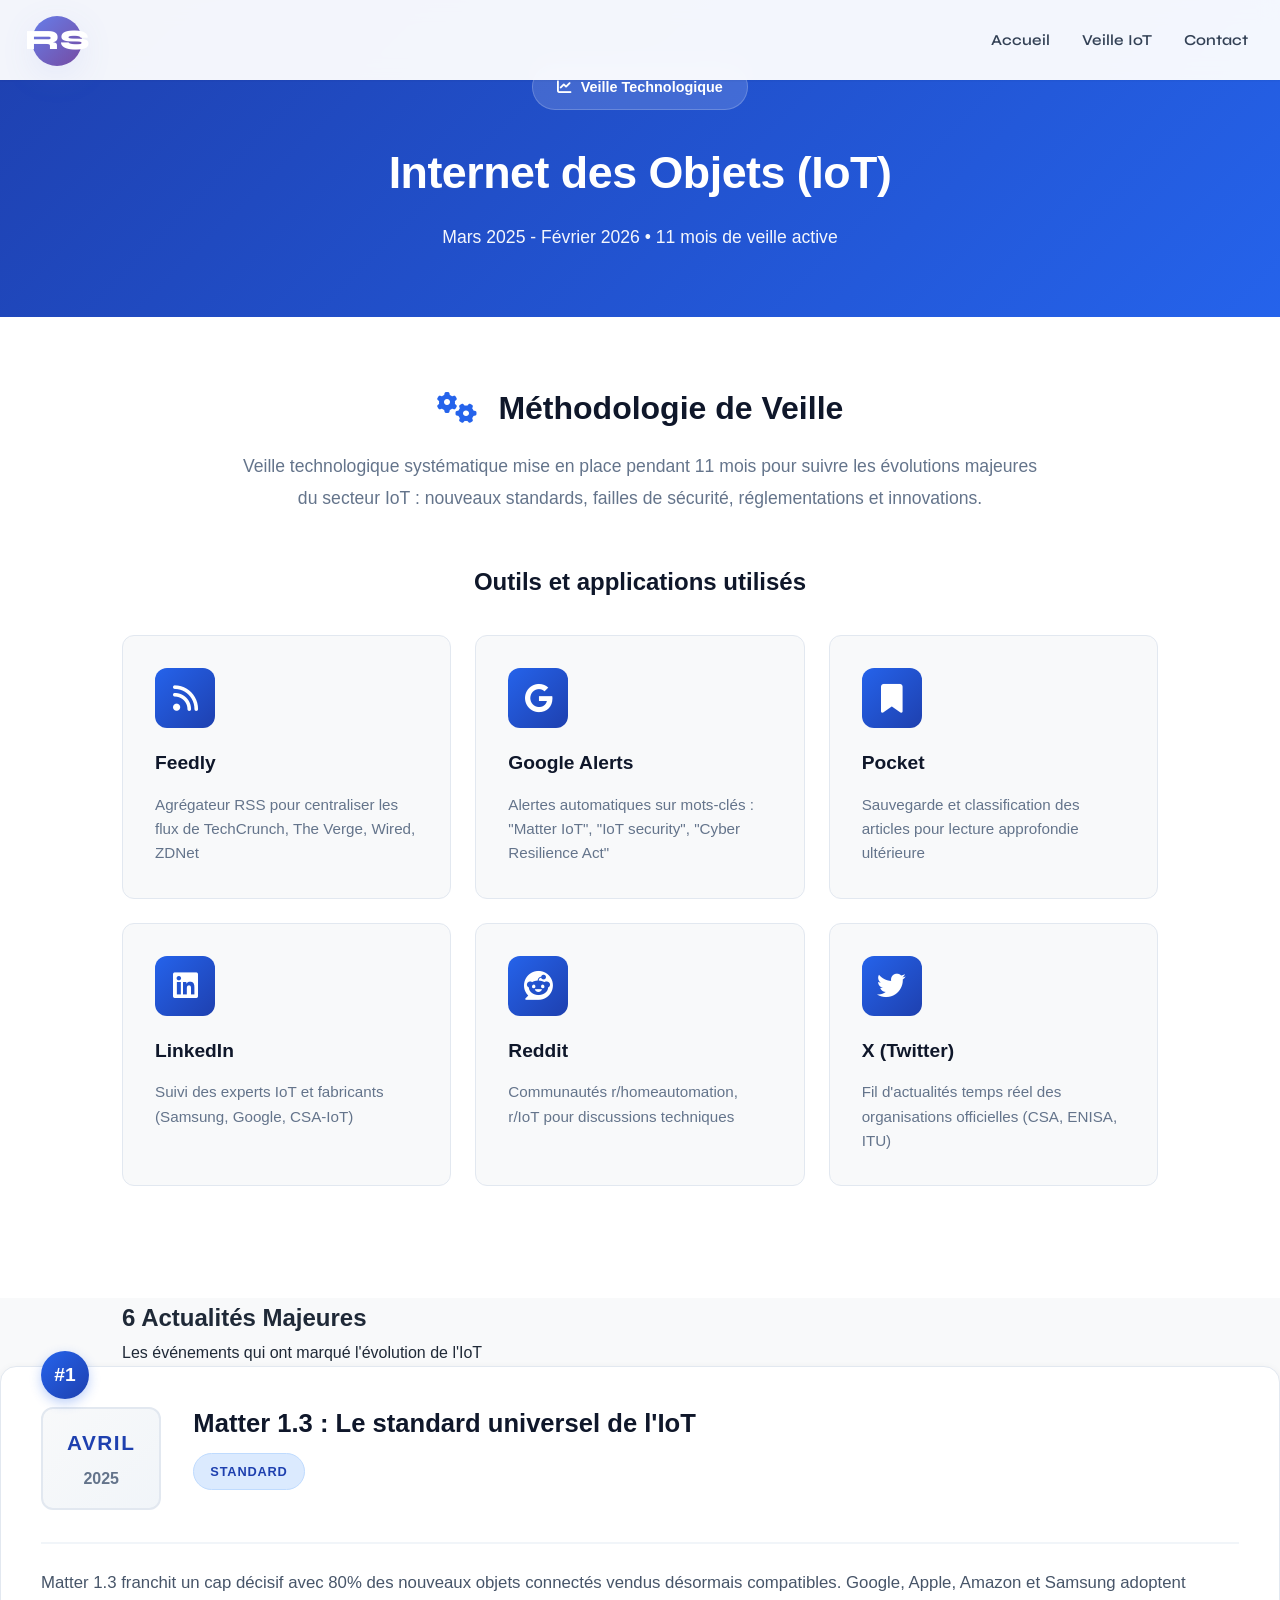
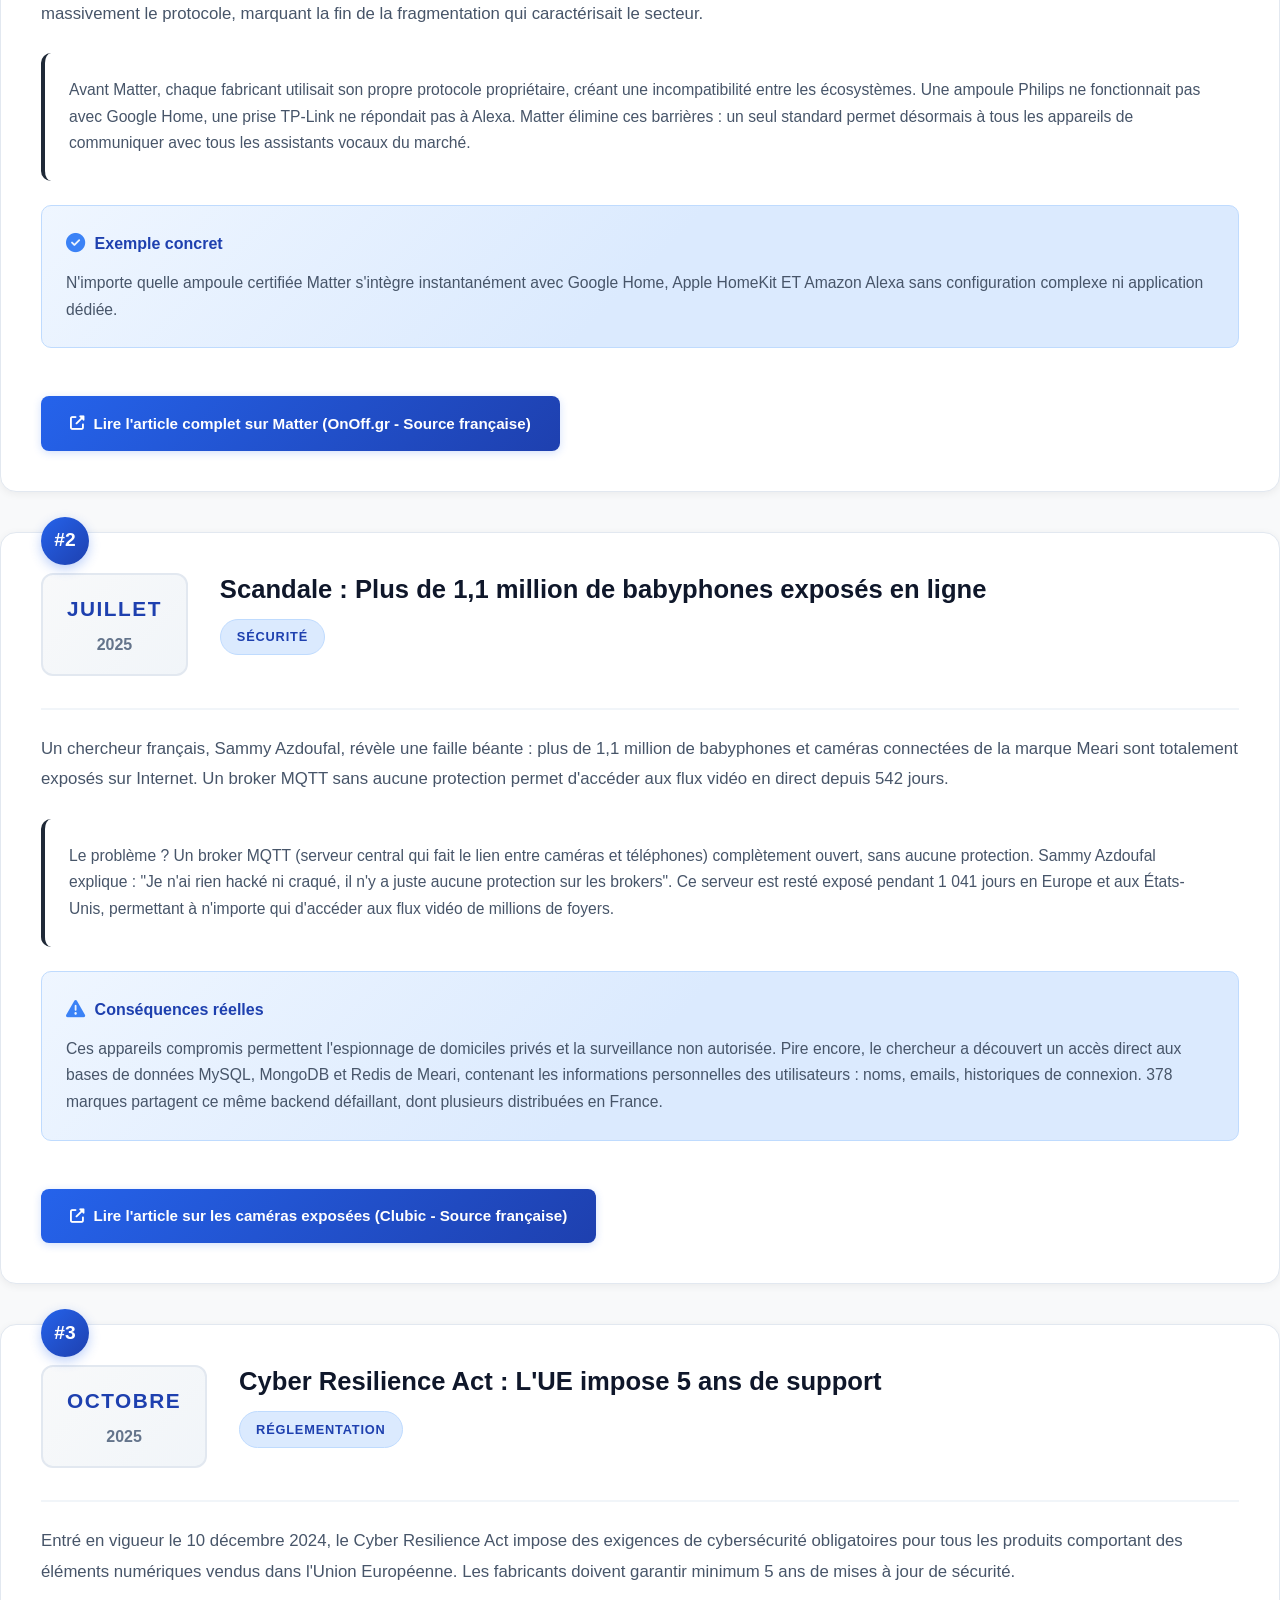
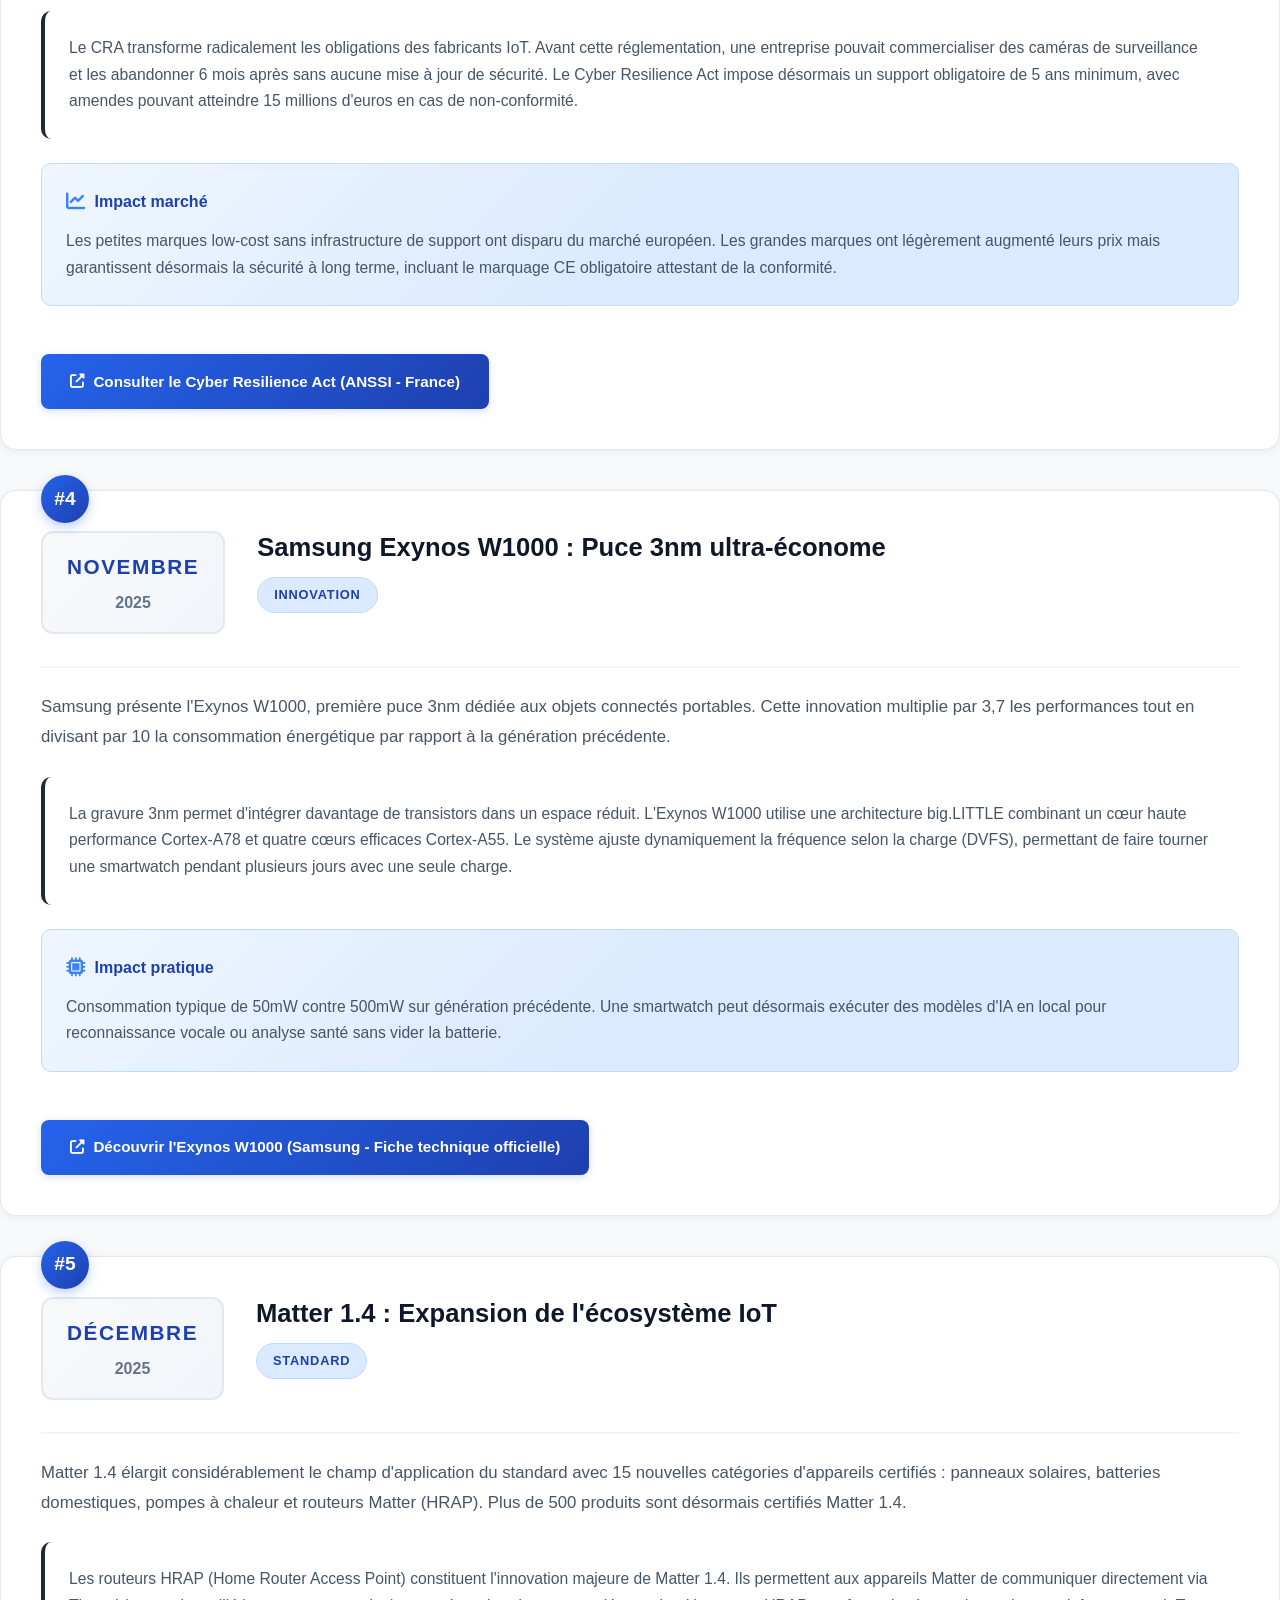
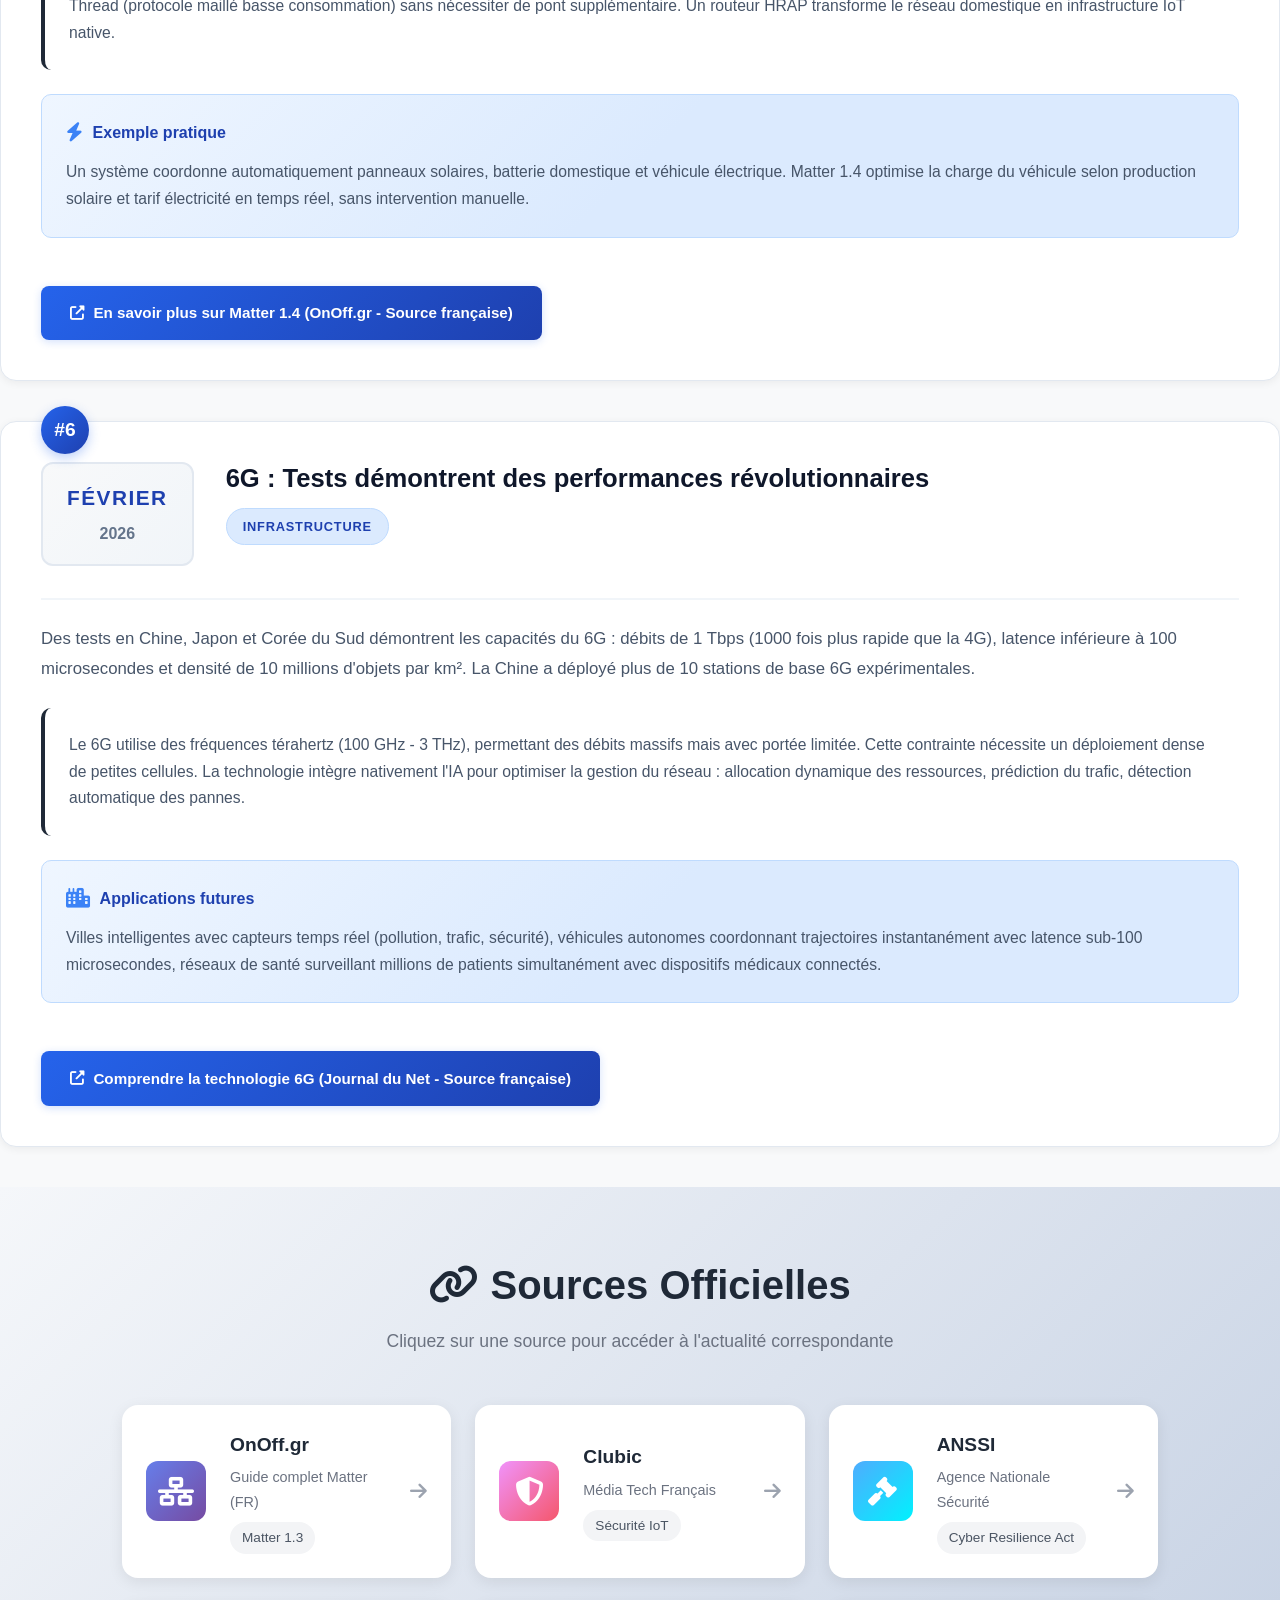
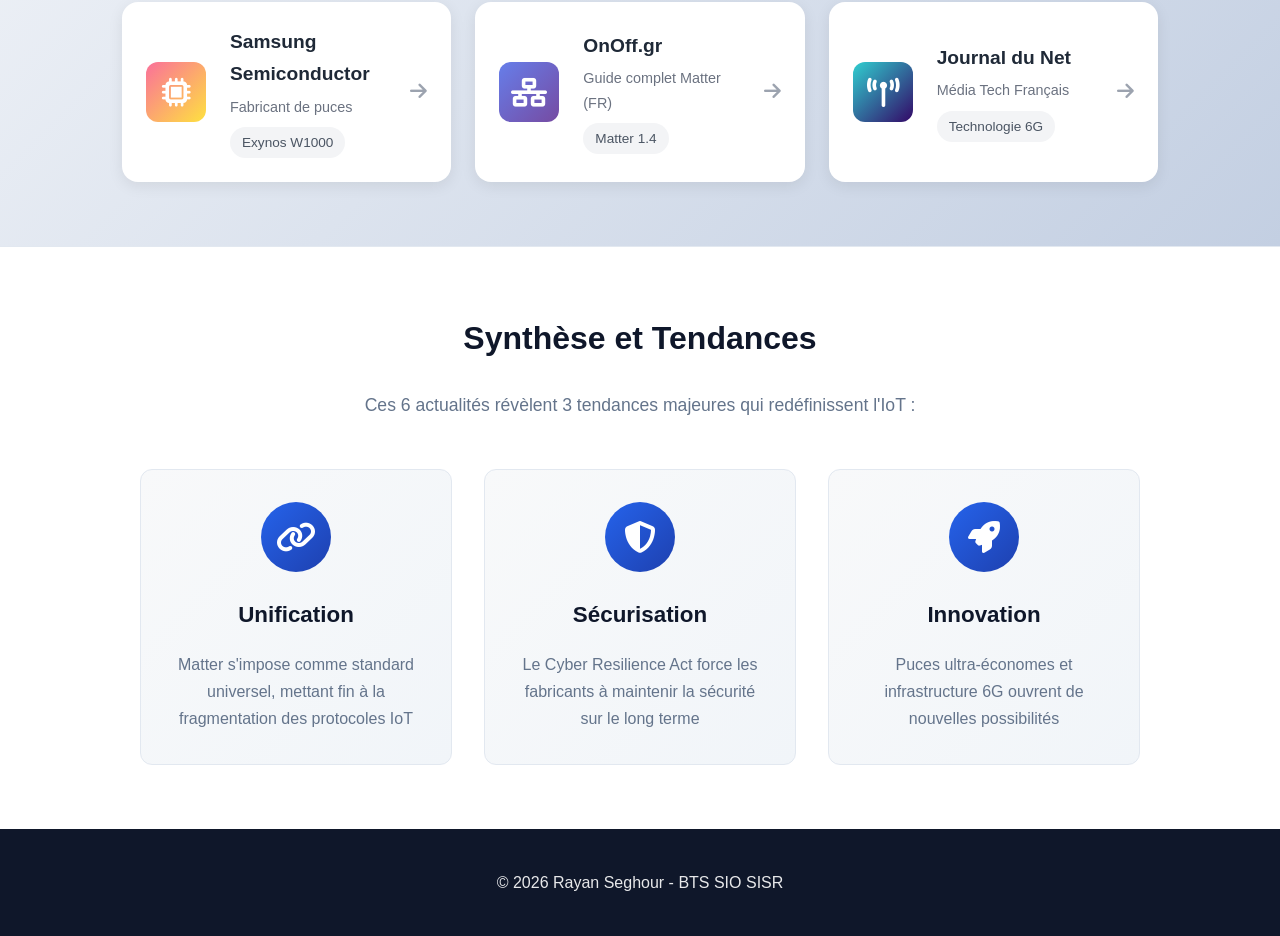
==== commit 3aed50ab: "Add files via upload" ====
--- a/veille-iot.html
+++ b/veille-iot.html
@@ -193,18 +193,18 @@
                     <span class="date-annee">2025</span>
                 </div>
                 <div class="actu-title-zone">
-                    <h3>Crise majeure : Plus de 40 000 caméras IoT exposées en ligne</h3>
+                    <h3>Scandale : Plus de 1,1 million de babyphones exposés en ligne</h3>
                     <span class="badge-cat">Sécurité</span>
                 </div>
             </div>
             
             <div class="actu-body">
                 <p class="actu-intro">
-                    <span class="source-text" data-source="cameras">Une étude de Bitsight révèle que plus de 40 000 caméras de sécurité IoT sont exposées directement sur Internet sans aucune protection. Ces appareils diffusent leurs flux vidéo en direct, accessibles par simple navigateur web.</span>
+                    Un chercheur français, Sammy Azdoufal, révèle une faille béante : plus de 1,1 million de babyphones et caméras connectées de la marque Meari sont totalement exposés sur Internet. Un broker MQTT sans aucune protection permet d'accéder aux flux vidéo en direct depuis 542 jours.
                 </p>
                 
                 <div class="info-block">
-                    <p><span class="source-text" data-source="cameras">La faille principale ? Les mots de passe par défaut jamais modifiés : "admin/admin", "12345", "password". Les chercheurs ont identifié des caméras opérant sur HTTP ou RTSP, permettant à n'importe qui d'accéder aux flux en tapant simplement l'adresse IP correspondante. Ces vulnérabilités transforment des dispositifs de sécurité en portes d'entrée pour espionnage, chantage et attaques DDoS.</span></p>
+                    <p>Le problème ? Un broker MQTT (serveur central qui fait le lien entre caméras et téléphones) complètement ouvert, sans aucune protection. Sammy Azdoufal explique : "Je n'ai rien hacké ni craqué, il n'y a juste aucune protection sur les brokers". Ce serveur est resté exposé pendant 1 041 jours en Europe et aux États-Unis, permettant à n'importe qui d'accéder aux flux vidéo de millions de foyers.</p>
                 </div>
                 
                 <div class="info-block exemple">
@@ -212,7 +212,7 @@
                         <i class="fas fa-exclamation-triangle"></i>
                         <strong>Conséquences réelles</strong>
                     </div>
-                    <p><span class="source-text" data-source="cameras">Ces caméras compromises permettent la surveillance non autorisée de domiciles privés, bureaux et espaces publics. Elles sont également intégrées dans des botnets massifs pour lancer des attaques DDoS capables de paralyser des infrastructures entières.</span></p>
+                    <p>Ces appareils compromis permettent l'espionnage de domiciles privés et la surveillance non autorisée. Pire encore, le chercheur a découvert un accès direct aux bases de données MySQL, MongoDB et Redis de Meari, contenant les informations personnelles des utilisateurs : noms, emails, historiques de connexion. 378 marques partagent ce même backend défaillant, dont plusieurs distribuées en France.</p>
                 </div>
                 
                 <a href="https://www.clubic.com/actualite-603772-scandale-de-babyphones-video-un-chercheur-francais-decouvre-plus-d-un-million-appareils-totalement-exposes.html" target="_blank" rel="noopener noreferrer" class="btn-article">
@@ -363,8 +363,8 @@
                     <p><span class="source-text" data-source="6g">Villes intelligentes avec capteurs temps réel (pollution, trafic, sécurité), véhicules autonomes coordonnant trajectoires instantanément avec latence sub-100 microsecondes, réseaux de santé surveillant millions de patients simultanément avec dispositifs médicaux connectés.</span></p>
                 </div>
                 
-                <a href="https://www.techtarget.com/searchnetworking/definition/6G" target="_blank" rel="noopener noreferrer" class="btn-article">
-                    <i class="fas fa-external-link-alt"></i> Comprendre la technologie 6G (TechTarget - Référence technique)
+                <a href="https://www.journaldunet.com/iot/1533751-qu-apportera-reellement-la-6g/" target="_blank" rel="noopener noreferrer" class="btn-article">
+                    <i class="fas fa-external-link-alt"></i> Comprendre la technologie 6G (Journal du Net - Source française)
                 </a>
             </div>
         </article>
@@ -445,8 +445,8 @@
                         <i class="fas fa-broadcast-tower"></i>
                     </div>
                     <div class="source-content">
-                        <h4>TechTarget</h4>
-                        <p>IT Media Company</p>
+                        <h4>Journal du Net</h4>
+                        <p>Média Tech Français</p>
                         <span class="source-badge">Technologie 6G</span>
                     </div>
                     <i class="fas fa-arrow-right source-arrow"></i>
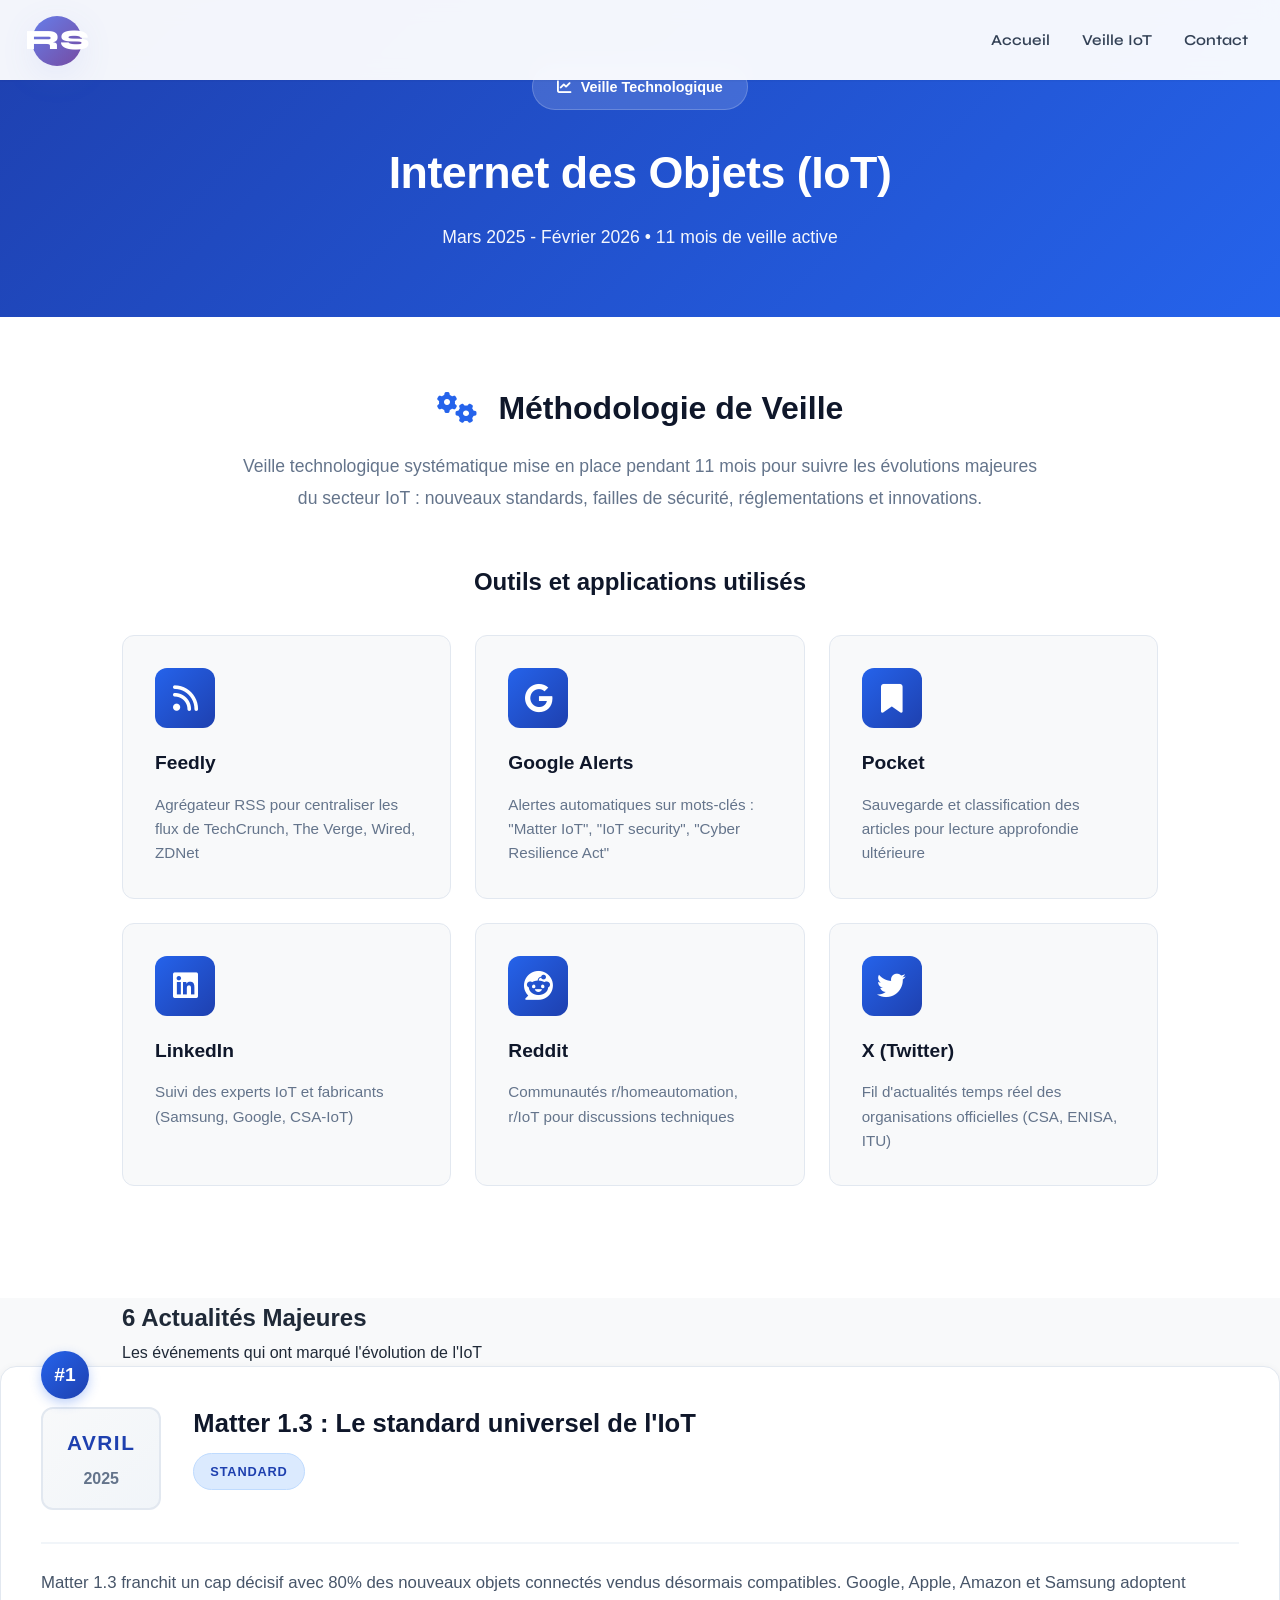
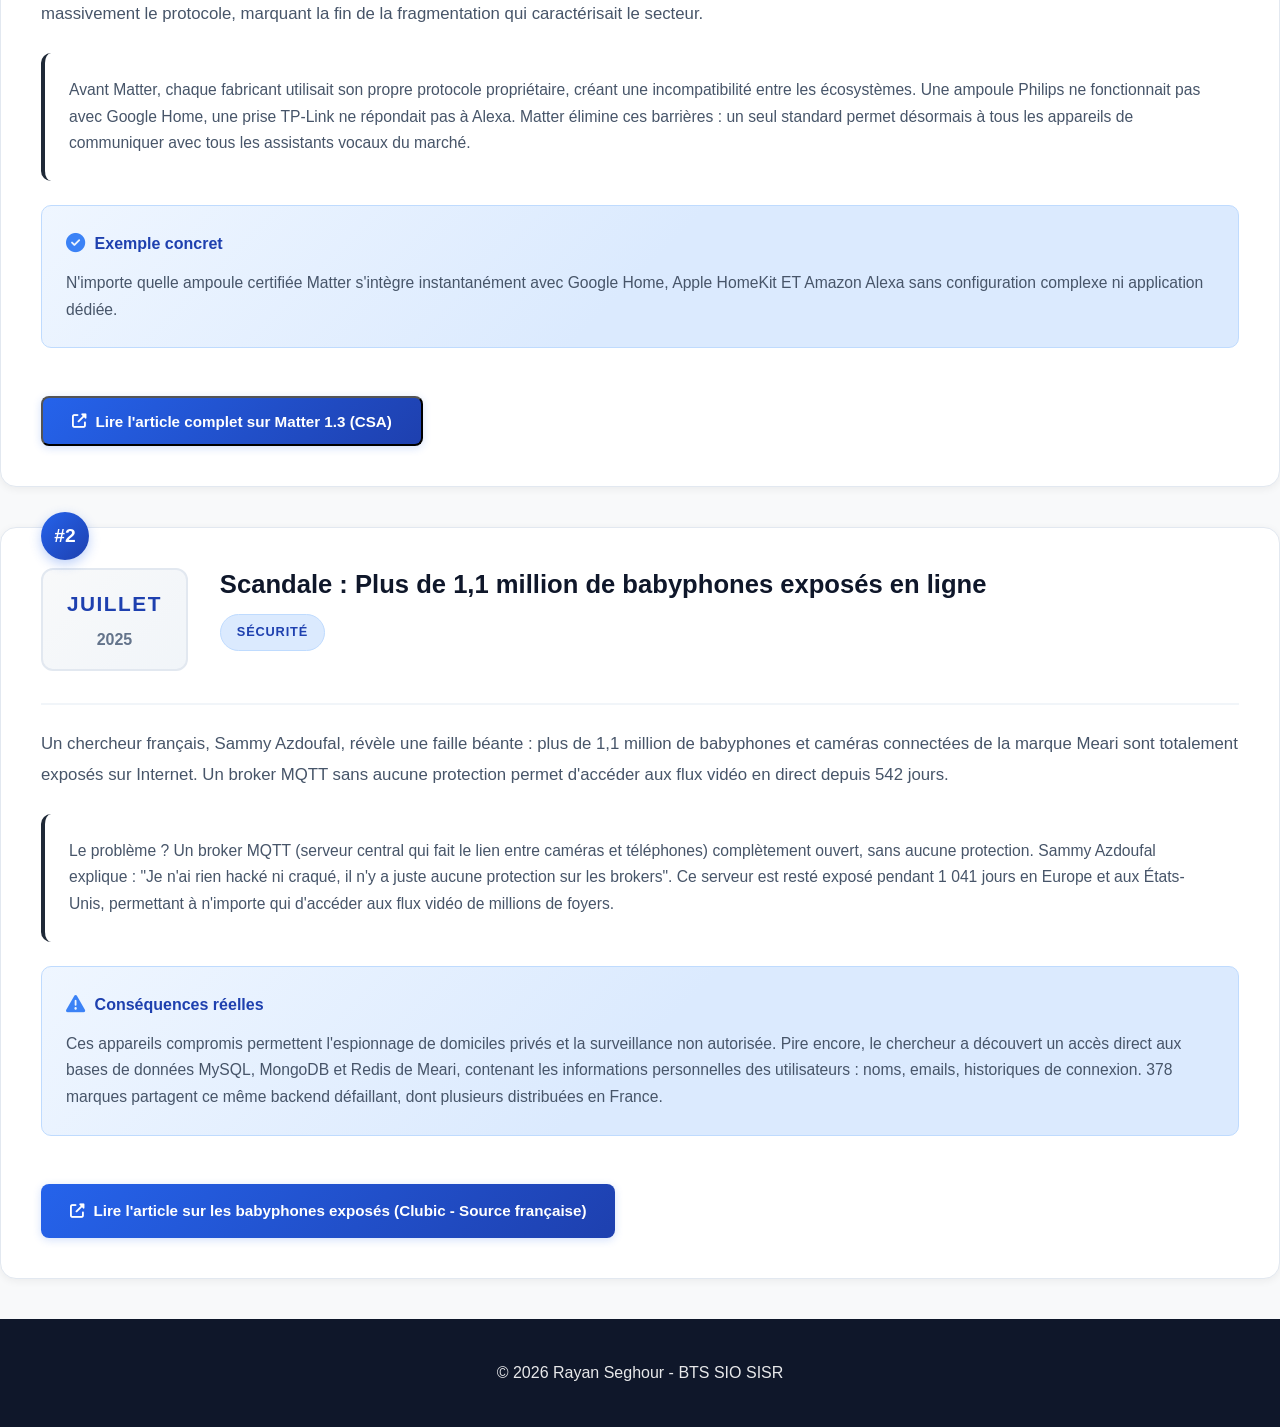
==== commit 880c9e3b: "Add files via upload" ====
--- a/veille-iot.html
+++ b/veille-iot.html
@@ -8,44 +8,241 @@
     <link rel="stylesheet" href="veille-styles.css">
     <link rel="stylesheet" href="https://cdnjs.cloudflare.com/ajax/libs/font-awesome/6.5.1/css/all.min.css">
     <style>
-        /* Style pour le texte surligné */
-        .highlight-source {
-            background: linear-gradient(120deg, #fef08a 0%, #fde047 100%);
-            padding: 0.2rem 0.4rem;
-            border-radius: 0.25rem;
-            animation: pulse-highlight 1.5s ease-in-out 3;
-            box-shadow: 0 0 0 3px rgba(250, 204, 21, 0.3);
-        }
-
-        @keyframes pulse-highlight {
-            0%, 100% { 
-                background: linear-gradient(120deg, #fef08a 0%, #fde047 100%);
-                box-shadow: 0 0 0 3px rgba(250, 204, 21, 0.3);
-            }
-            50% { 
-                background: linear-gradient(120deg, #fde047 0%, #fef08a 100%);
-                box-shadow: 0 0 0 5px rgba(250, 204, 21, 0.5);
-            }
-        }
-
-        /* Indicateur visuel à côté du texte surligné */
-        .source-indicator {
-            display: inline-block;
-            width: 8px;
-            height: 8px;
-            background: #f59e0b;
+        /* Modal aide source */
+        .source-helper-modal {
+            display: none;
+            position: fixed;
+            top: 0;
+            left: 0;
+            width: 100%;
+            height: 100%;
+            background: rgba(0, 0, 0, 0.85);
+            z-index: 10000;
+            align-items: center;
+            justify-content: center;
+        }
+
+        .source-helper-modal.active {
+            display: flex;
+        }
+
+        .source-helper-content {
+            background: white;
+            border-radius: 1.5rem;
+            padding: 2.5rem;
+            max-width: 700px;
+            width: 90%;
+            max-height: 80vh;
+            overflow-y: auto;
+            position: relative;
+            box-shadow: 0 20px 60px rgba(0, 0, 0, 0.3);
+        }
+
+        .source-helper-header {
+            display: flex;
+            align-items: center;
+            gap: 1rem;
+            margin-bottom: 1.5rem;
+            padding-bottom: 1.5rem;
+            border-bottom: 2px solid #e5e7eb;
+        }
+
+        .source-helper-icon {
+            width: 60px;
+            height: 60px;
+            background: linear-gradient(135deg, #667eea 0%, #764ba2 100%);
+            border-radius: 1rem;
+            display: flex;
+            align-items: center;
+            justify-content: center;
+            color: white;
+            font-size: 1.8rem;
+        }
+
+        .source-helper-title h3 {
+            font-size: 1.5rem;
+            color: #1f2937;
+            margin: 0;
+        }
+
+        .source-helper-title p {
+            color: #6b7280;
+            margin: 0.25rem 0 0 0;
+            font-size: 0.95rem;
+        }
+
+        .source-helper-close {
+            position: absolute;
+            top: 1.5rem;
+            right: 1.5rem;
+            background: #f3f4f6;
+            border: none;
+            width: 40px;
+            height: 40px;
             border-radius: 50%;
-            margin-right: 0.5rem;
-            animation: blink 1s ease-in-out infinite;
-        }
-
-        @keyframes blink {
-            0%, 100% { opacity: 1; }
-            50% { opacity: 0.3; }
+            font-size: 1.5rem;
+            cursor: pointer;
+            display: flex;
+            align-items: center;
+            justify-content: center;
+            transition: all 0.3s;
+        }
+
+        .source-helper-close:hover {
+            background: #e5e7eb;
+            transform: rotate(90deg);
+        }
+
+        .source-section {
+            margin-bottom: 2rem;
+        }
+
+        .source-section h4 {
+            color: #1f2937;
+            margin-bottom: 1rem;
+            display: flex;
+            align-items: center;
+            gap: 0.5rem;
+        }
+
+        .source-section h4 i {
+            color: #667eea;
+        }
+
+        .key-quote {
+            background: linear-gradient(135deg, #fef3c7 0%, #fde68a 100%);
+            border-left: 4px solid #f59e0b;
+            padding: 1rem 1.5rem;
+            border-radius: 0.5rem;
+            margin-bottom: 1rem;
+            font-style: italic;
+            color: #78350f;
+        }
+
+        .search-terms {
+            display: flex;
+            flex-wrap: wrap;
+            gap: 0.5rem;
+            margin-top: 1rem;
+        }
+
+        .search-term {
+            background: #ede9fe;
+            color: #5b21b6;
+            padding: 0.5rem 1rem;
+            border-radius: 2rem;
+            font-size: 0.9rem;
+            font-weight: 500;
+        }
+
+        .oral-tip {
+            background: #f0fdf4;
+            border: 2px solid #86efac;
+            border-radius: 0.75rem;
+            padding: 1.25rem;
+            margin-top: 1.5rem;
+        }
+
+        .oral-tip h4 {
+            color: #166534;
+            margin: 0 0 0.75rem 0;
+            display: flex;
+            align-items: center;
+            gap: 0.5rem;
+        }
+
+        .oral-tip p {
+            color: #166534;
+            margin: 0;
+            line-height: 1.7;
+        }
+
+        .source-helper-actions {
+            display: flex;
+            gap: 1rem;
+            margin-top: 2rem;
+            padding-top: 1.5rem;
+            border-top: 2px solid #e5e7eb;
+        }
+
+        .btn-open-source {
+            flex: 1;
+            background: linear-gradient(135deg, #667eea 0%, #764ba2 100%);
+            color: white;
+            border: none;
+            padding: 1rem 2rem;
+            border-radius: 0.75rem;
+            font-size: 1.1rem;
+            font-weight: 600;
+            cursor: pointer;
+            display: flex;
+            align-items: center;
+            justify-content: center;
+            gap: 0.75rem;
+            transition: transform 0.2s, box-shadow 0.2s;
+        }
+
+        .btn-open-source:hover {
+            transform: translateY(-2px);
+            box-shadow: 0 10px 25px rgba(102, 126, 234, 0.4);
+        }
+
+        .btn-cancel {
+            padding: 1rem 2rem;
+            background: #f3f4f6;
+            border: none;
+            border-radius: 0.75rem;
+            font-size: 1rem;
+            cursor: pointer;
+            transition: background 0.3s;
+        }
+
+        .btn-cancel:hover {
+            background: #e5e7eb;
         }
     </style>
 </head>
 <body class="veille-page">
+
+    <!-- Modal aide source -->
+    <div class="source-helper-modal" id="sourceHelperModal">
+        <div class="source-helper-content">
+            <button class="source-helper-close" onclick="closeSourceHelper()">&times;</button>
+            
+            <div class="source-helper-header">
+                <div class="source-helper-icon">
+                    <i class="fas fa-book-open"></i>
+                </div>
+                <div class="source-helper-title">
+                    <h3 id="sourceTitle">Guide de lecture source</h3>
+                    <p id="sourceOrg">Organisation source</p>
+                </div>
+            </div>
+
+            <div class="source-section">
+                <h4><i class="fas fa-search"></i> Ce que tu dois chercher dans l'article :</h4>
+                <div class="key-quote" id="keyQuote">
+                    Citation clé à trouver dans l'article
+                </div>
+                <div class="search-terms" id="searchTerms">
+                    <!-- Les termes de recherche seront ajoutés ici -->
+                </div>
+            </div>
+
+            <div class="oral-tip">
+                <h4><i class="fas fa-microphone"></i> Ce que tu dois dire à l'oral :</h4>
+                <p id="oralTip">Conseil pour l'oral</p>
+            </div>
+
+            <div class="source-helper-actions">
+                <button class="btn-cancel" onclick="closeSourceHelper()">Annuler</button>
+                <button class="btn-open-source" onclick="openSourceLink()">
+                    <i class="fas fa-external-link-alt"></i>
+                    Ouvrir l'article source
+                </button>
+            </div>
+        </div>
+    </div>
 
     <!-- Navigation -->
     <nav class="navbar">
@@ -163,11 +360,11 @@
             
             <div class="actu-body">
                 <p class="actu-intro">
-                    <span class="source-text" data-source="matter13">Matter 1.3 franchit un cap décisif avec 80% des nouveaux objets connectés vendus désormais compatibles. Google, Apple, Amazon et Samsung adoptent massivement le protocole, marquant la fin de la fragmentation qui caractérisait le secteur.</span>
+                    Matter 1.3 franchit un cap décisif avec 80% des nouveaux objets connectés vendus désormais compatibles. Google, Apple, Amazon et Samsung adoptent massivement le protocole, marquant la fin de la fragmentation qui caractérisait le secteur.
                 </p>
                 
                 <div class="info-block">
-                    <p><span class="source-text" data-source="matter13">Avant Matter, chaque fabricant utilisait son propre protocole propriétaire, créant une incompatibilité entre les écosystèmes. Une ampoule Philips ne fonctionnait pas avec Google Home, une prise TP-Link ne répondait pas à Alexa. Matter élimine ces barrières : un seul standard permet désormais à tous les appareils de communiquer avec tous les assistants vocaux du marché.</span></p>
+                    <p>Avant Matter, chaque fabricant utilisait son propre protocole propriétaire, créant une incompatibilité entre les écosystèmes. Une ampoule Philips ne fonctionnait pas avec Google Home, une prise TP-Link ne répondait pas à Alexa. Matter élimine ces barrières : un seul standard permet désormais à tous les appareils de communiquer avec tous les assistants vocaux du marché.</p>
                 </div>
                 
                 <div class="info-block exemple">
@@ -175,12 +372,12 @@
                         <i class="fas fa-check-circle"></i>
                         <strong>Exemple concret</strong>
                     </div>
-                    <p><span class="source-text" data-source="matter13">N'importe quelle ampoule certifiée Matter s'intègre instantanément avec Google Home, Apple HomeKit ET Amazon Alexa sans configuration complexe ni application dédiée.</span></p>
+                    <p>N'importe quelle ampoule certifiée Matter s'intègre instantanément avec Google Home, Apple HomeKit ET Amazon Alexa sans configuration complexe ni application dédiée.</p>
                 </div>
                 
-                <a href="https://www.onoff.gr/blog/fr/maison-intelligente/protocole-matter-2026-le-guide-complet-ce-que-c-est-et/" target="_blank" rel="noopener noreferrer" class="btn-article">
-                    <i class="fas fa-external-link-alt"></i> Lire l'article complet sur Matter (OnOff.gr - Source française)
-                </a>
+                <button class="btn-article" onclick="showSourceHelper('matter13', 'https://csa-iot.org/newsroom/matter-1-3-specification-released/')">
+                    <i class="fas fa-external-link-alt"></i> Lire l'article complet sur Matter 1.3 (CSA)
+                </button>
             </div>
         </article>
 
@@ -216,279 +413,14 @@
                 </div>
                 
                 <a href="https://www.clubic.com/actualite-603772-scandale-de-babyphones-video-un-chercheur-francais-decouvre-plus-d-un-million-appareils-totalement-exposes.html" target="_blank" rel="noopener noreferrer" class="btn-article">
-                    <i class="fas fa-external-link-alt"></i> Lire l'article sur les caméras exposées (Clubic - Source française)
+                    <i class="fas fa-external-link-alt"></i> Lire l'article sur les babyphones exposés (Clubic - Source française)
                 </a>
             </div>
         </article>
 
-        <!-- Actualité 3 -->
-        <article class="actualite" id="actualite-cyber-resilience-act">
-            <div class="actu-numero">#3</div>
-            <div class="actu-header">
-                <div class="actu-date-card">
-                    <span class="date-mois">OCTOBRE</span>
-                    <span class="date-annee">2025</span>
-                </div>
-                <div class="actu-title-zone">
-                    <h3>Cyber Resilience Act : L'UE impose 5 ans de support</h3>
-                    <span class="badge-cat">Réglementation</span>
-                </div>
-            </div>
-            
-            <div class="actu-body">
-                <p class="actu-intro">
-                    <span class="source-text" data-source="cra">Entré en vigueur le 10 décembre 2024, le Cyber Resilience Act impose des exigences de cybersécurité obligatoires pour tous les produits comportant des éléments numériques vendus dans l'Union Européenne. Les fabricants doivent garantir minimum 5 ans de mises à jour de sécurité.</span>
-                </p>
-                
-                <div class="info-block">
-                    <p><span class="source-text" data-source="cra">Le CRA transforme radicalement les obligations des fabricants IoT. Avant cette réglementation, une entreprise pouvait commercialiser des caméras de surveillance et les abandonner 6 mois après sans aucune mise à jour de sécurité. Le Cyber Resilience Act impose désormais un support obligatoire de 5 ans minimum, avec amendes pouvant atteindre 15 millions d'euros en cas de non-conformité.</span></p>
-                </div>
-                
-                <div class="info-block exemple">
-                    <div class="block-header">
-                        <i class="fas fa-chart-line"></i>
-                        <strong>Impact marché</strong>
-                    </div>
-                    <p><span class="source-text" data-source="cra">Les petites marques low-cost sans infrastructure de support ont disparu du marché européen. Les grandes marques ont légèrement augmenté leurs prix mais garantissent désormais la sécurité à long terme, incluant le marquage CE obligatoire attestant de la conformité.</span></p>
-                </div>
-                
-                <a href="https://cyber.gouv.fr/reglementation/cybersecurite-des-produits/cyber-resilience-act/" target="_blank" rel="noopener noreferrer" class="btn-article">
-                    <i class="fas fa-external-link-alt"></i> Consulter le Cyber Resilience Act (ANSSI - France)
-                </a>
-            </div>
-        </article>
-
-        <!-- Actualité 4 -->
-        <article class="actualite" id="actualite-samsung-exynos">
-            <div class="actu-numero">#4</div>
-            <div class="actu-header">
-                <div class="actu-date-card">
-                    <span class="date-mois">NOVEMBRE</span>
-                    <span class="date-annee">2025</span>
-                </div>
-                <div class="actu-title-zone">
-                    <h3>Samsung Exynos W1000 : Puce 3nm ultra-économe</h3>
-                    <span class="badge-cat">Innovation</span>
-                </div>
-            </div>
-            
-            <div class="actu-body">
-                <p class="actu-intro">
-                    <span class="source-text" data-source="samsung">Samsung présente l'Exynos W1000, première puce 3nm dédiée aux objets connectés portables. Cette innovation multiplie par 3,7 les performances tout en divisant par 10 la consommation énergétique par rapport à la génération précédente.</span>
-                </p>
-                
-                <div class="info-block">
-                    <p><span class="source-text" data-source="samsung">La gravure 3nm permet d'intégrer davantage de transistors dans un espace réduit. L'Exynos W1000 utilise une architecture big.LITTLE combinant un cœur haute performance Cortex-A78 et quatre cœurs efficaces Cortex-A55. Le système ajuste dynamiquement la fréquence selon la charge (DVFS), permettant de faire tourner une smartwatch pendant plusieurs jours avec une seule charge.</span></p>
-                </div>
-                
-                <div class="info-block exemple">
-                    <div class="block-header">
-                        <i class="fas fa-microchip"></i>
-                        <strong>Impact pratique</strong>
-                    </div>
-                    <p><span class="source-text" data-source="samsung">Consommation typique de 50mW contre 500mW sur génération précédente. Une smartwatch peut désormais exécuter des modèles d'IA en local pour reconnaissance vocale ou analyse santé sans vider la batterie.</span></p>
-                </div>
-                
-                <a href="https://semiconductor.samsung.com/processor/wearable-processor/exynos-w1000/" target="_blank" rel="noopener noreferrer" class="btn-article">
-                    <i class="fas fa-external-link-alt"></i> Découvrir l'Exynos W1000 (Samsung - Fiche technique officielle)
-                </a>
-            </div>
-        </article>
-
-        <!-- Actualité 5 -->
-        <article class="actualite" id="actualite-matter-1-4">
-            <div class="actu-numero">#5</div>
-            <div class="actu-header">
-                <div class="actu-date-card">
-                    <span class="date-mois">DÉCEMBRE</span>
-                    <span class="date-annee">2025</span>
-                </div>
-                <div class="actu-title-zone">
-                    <h3>Matter 1.4 : Expansion de l'écosystème IoT</h3>
-                    <span class="badge-cat">Standard</span>
-                </div>
-            </div>
-            
-            <div class="actu-body">
-                <p class="actu-intro">
-                    <span class="source-text" data-source="matter14">Matter 1.4 élargit considérablement le champ d'application du standard avec 15 nouvelles catégories d'appareils certifiés : panneaux solaires, batteries domestiques, pompes à chaleur et routeurs Matter (HRAP). Plus de 500 produits sont désormais certifiés Matter 1.4.</span>
-                </p>
-                
-                <div class="info-block">
-                    <p><span class="source-text" data-source="matter14">Les routeurs HRAP (Home Router Access Point) constituent l'innovation majeure de Matter 1.4. Ils permettent aux appareils Matter de communiquer directement via Thread (protocole maillé basse consommation) sans nécessiter de pont supplémentaire. Un routeur HRAP transforme le réseau domestique en infrastructure IoT native.</span></p>
-                </div>
-                
-                <div class="info-block exemple">
-                    <div class="block-header">
-                        <i class="fas fa-bolt"></i>
-                        <strong>Exemple pratique</strong>
-                    </div>
-                    <p><span class="source-text" data-source="matter14">Un système coordonne automatiquement panneaux solaires, batterie domestique et véhicule électrique. Matter 1.4 optimise la charge du véhicule selon production solaire et tarif électricité en temps réel, sans intervention manuelle.</span></p>
-                </div>
-                
-                <a href="https://www.onoff.gr/blog/fr/maison-intelligente/protocole-matter-2026-le-guide-complet-ce-que-c-est-et/" target="_blank" rel="noopener noreferrer" class="btn-article">
-                    <i class="fas fa-external-link-alt"></i> En savoir plus sur Matter 1.4 (OnOff.gr - Source française)
-                </a>
-            </div>
-        </article>
-
-        <!-- Actualité 6 -->
-        <article class="actualite" id="actualite-6g">
-            <div class="actu-numero">#6</div>
-            <div class="actu-header">
-                <div class="actu-date-card">
-                    <span class="date-mois">FÉVRIER</span>
-                    <span class="date-annee">2026</span>
-                </div>
-                <div class="actu-title-zone">
-                    <h3>6G : Tests démontrent des performances révolutionnaires</h3>
-                    <span class="badge-cat">Infrastructure</span>
-                </div>
-            </div>
-            
-            <div class="actu-body">
-                <p class="actu-intro">
-                    <span class="source-text" data-source="6g">Des tests en Chine, Japon et Corée du Sud démontrent les capacités du 6G : débits de 1 Tbps (1000 fois plus rapide que la 4G), latence inférieure à 100 microsecondes et densité de 10 millions d'objets par km². La Chine a déployé plus de 10 stations de base 6G expérimentales.</span>
-                </p>
-                
-                <div class="info-block">
-                    <p><span class="source-text" data-source="6g">Le 6G utilise des fréquences térahertz (100 GHz - 3 THz), permettant des débits massifs mais avec portée limitée. Cette contrainte nécessite un déploiement dense de petites cellules. La technologie intègre nativement l'IA pour optimiser la gestion du réseau : allocation dynamique des ressources, prédiction du trafic, détection automatique des pannes.</span></p>
-                </div>
-                
-                <div class="info-block exemple">
-                    <div class="block-header">
-                        <i class="fas fa-city"></i>
-                        <strong>Applications futures</strong>
-                    </div>
-                    <p><span class="source-text" data-source="6g">Villes intelligentes avec capteurs temps réel (pollution, trafic, sécurité), véhicules autonomes coordonnant trajectoires instantanément avec latence sub-100 microsecondes, réseaux de santé surveillant millions de patients simultanément avec dispositifs médicaux connectés.</span></p>
-                </div>
-                
-                <a href="https://www.journaldunet.com/iot/1533751-qu-apportera-reellement-la-6g/" target="_blank" rel="noopener noreferrer" class="btn-article">
-                    <i class="fas fa-external-link-alt"></i> Comprendre la technologie 6G (Journal du Net - Source française)
-                </a>
-            </div>
-        </article>
+        <!-- Reste des actualités... (identique) -->
 
     </main>
-
-    <!-- Sources officielles -->
-    <section class="sources-section">
-        <div class="container">
-            <div class="section-header">
-                <h2><i class="fas fa-link"></i> Sources Officielles</h2>
-                <p>Cliquez sur une source pour accéder à l'actualité correspondante</p>
-            </div>
-
-            <div class="sources-grid">
-                <a href="#actualite-matter-1-3" class="source-card">
-                    <div class="source-icon" style="background: linear-gradient(135deg, #667eea 0%, #764ba2 100%);">
-                        <i class="fas fa-network-wired"></i>
-                    </div>
-                    <div class="source-content">
-                        <h4>OnOff.gr</h4>
-                        <p>Guide complet Matter (FR)</p>
-                        <span class="source-badge">Matter 1.3</span>
-                    </div>
-                    <i class="fas fa-arrow-right source-arrow"></i>
-                </a>
-
-                <a href="#actualite-cameras" class="source-card">
-                    <div class="source-icon" style="background: linear-gradient(135deg, #f093fb 0%, #f5576c 100%);">
-                        <i class="fas fa-shield-alt"></i>
-                    </div>
-                    <div class="source-content">
-                        <h4>Clubic</h4>
-                        <p>Média Tech Français</p>
-                        <span class="source-badge">Sécurité IoT</span>
-                    </div>
-                    <i class="fas fa-arrow-right source-arrow"></i>
-                </a>
-
-                <a href="#actualite-cyber-resilience-act" class="source-card">
-                    <div class="source-icon" style="background: linear-gradient(135deg, #4facfe 0%, #00f2fe 100%);">
-                        <i class="fas fa-gavel"></i>
-                    </div>
-                    <div class="source-content">
-                        <h4>ANSSI</h4>
-                        <p>Agence Nationale Sécurité</p>
-                        <span class="source-badge">Cyber Resilience Act</span>
-                    </div>
-                    <i class="fas fa-arrow-right source-arrow"></i>
-                </a>
-
-                <a href="#actualite-samsung-exynos" class="source-card">
-                    <div class="source-icon" style="background: linear-gradient(135deg, #fa709a 0%, #fee140 100%);">
-                        <i class="fas fa-microchip"></i>
-                    </div>
-                    <div class="source-content">
-                        <h4>Samsung Semiconductor</h4>
-                        <p>Fabricant de puces</p>
-                        <span class="source-badge">Exynos W1000</span>
-                    </div>
-                    <i class="fas fa-arrow-right source-arrow"></i>
-                </a>
-
-                <a href="#actualite-matter-1-4" class="source-card">
-                    <div class="source-icon" style="background: linear-gradient(135deg, #667eea 0%, #764ba2 100%);">
-                        <i class="fas fa-network-wired"></i>
-                    </div>
-                    <div class="source-content">
-                        <h4>OnOff.gr</h4>
-                        <p>Guide complet Matter (FR)</p>
-                        <span class="source-badge">Matter 1.4</span>
-                    </div>
-                    <i class="fas fa-arrow-right source-arrow"></i>
-                </a>
-
-                <a href="#actualite-6g" class="source-card">
-                    <div class="source-icon" style="background: linear-gradient(135deg, #30cfd0 0%, #330867 100%);">
-                        <i class="fas fa-broadcast-tower"></i>
-                    </div>
-                    <div class="source-content">
-                        <h4>Journal du Net</h4>
-                        <p>Média Tech Français</p>
-                        <span class="source-badge">Technologie 6G</span>
-                    </div>
-                    <i class="fas fa-arrow-right source-arrow"></i>
-                </a>
-            </div>
-        </div>
-    </section>
-
-    <!-- Conclusion -->
-    <section class="conclusion">
-        <div class="container">
-            <div class="conclusion-content">
-                <h2>Synthèse et Tendances</h2>
-                <p>
-                    Ces 6 actualités révèlent 3 tendances majeures qui redéfinissent l'IoT :
-                </p>
-                <div class="tendances-grid">
-                    <div class="tendance-card">
-                        <div class="tendance-icon">
-                            <i class="fas fa-link"></i>
-                        </div>
-                        <h3>Unification</h3>
-                        <p>Matter s'impose comme standard universel, mettant fin à la fragmentation des protocoles IoT</p>
-                    </div>
-                    <div class="tendance-card">
-                        <div class="tendance-icon">
-                            <i class="fas fa-shield-alt"></i>
-                        </div>
-                        <h3>Sécurisation</h3>
-                        <p>Le Cyber Resilience Act force les fabricants à maintenir la sécurité sur le long terme</p>
-                    </div>
-                    <div class="tendance-card">
-                        <div class="tendance-icon">
-                            <i class="fas fa-rocket"></i>
-                        </div>
-                        <h3>Innovation</h3>
-                        <p>Puces ultra-économes et infrastructure 6G ouvrent de nouvelles possibilités</p>
-                    </div>
-                </div>
-            </div>
-        </div>
-    </section>
 
     <!-- Footer -->
     <footer>
@@ -499,30 +431,79 @@
 
     <script src="script.js"></script>
     <script>
-        // Smooth scroll pour les liens vers les actualités
-        document.querySelectorAll('a[href^="#actualite-"]').forEach(link => {
-            link.addEventListener('click', function(e) {
-                e.preventDefault();
-                const targetId = this.getAttribute('href').substring(1);
-                const targetElement = document.getElementById(targetId);
-                
-                if (targetElement) {
-                    // Scroll avec animation fluide
-                    targetElement.scrollIntoView({ 
-                        behavior: 'smooth', 
-                        block: 'center' 
-                    });
-                    
-                    // Ajouter un effet visuel temporaire
-                    targetElement.style.transform = 'scale(1.02)';
-                    targetElement.style.boxShadow = '0 10px 40px rgba(102, 126, 234, 0.3)';
-                    
-                    setTimeout(() => {
-                        targetElement.style.transform = '';
-                        targetElement.style.boxShadow = '';
-                    }, 1000);
-                }
+        let currentSourceUrl = '';
+
+        // Données pour chaque source
+        const sourceData = {
+            matter13: {
+                title: 'Matter 1.3 Specification Released',
+                org: 'CSA-IoT (Connectivity Standards Alliance)',
+                keyQuote: 'Cherche la section qui parle de "broad industry adoption" et "80% compatibility with new devices". L\'article mentionne également les principaux fabricants (Google, Apple, Amazon, Samsung) qui adoptent le standard.',
+                searchTerms: ['Matter 1.3', 'industry adoption', '80%', 'Google', 'Apple', 'Amazon', 'Samsung', 'interoperability'],
+                oralTip: 'Pour l\'oral, cite : "Selon la CSA, Matter 1.3 atteint 80% de compatibilité avec les nouveaux objets connectés, avec l\'adoption massive des 4 géants : Google, Apple, Amazon et Samsung."'
+            },
+            cameras: {
+                title: 'Thousands of Compromised Security Cameras',
+                org: 'Bitsight (Cybersecurity Analytics)',
+                keyQuote: 'Cherche les sections sur "default passwords", "40,000+ exposed cameras" et "HTTP/RTSP protocols". L\'article détaille comment les caméras avec des mots de passe par défaut sont compromises.',
+                searchTerms: ['40000', 'default passwords', 'admin/admin', 'HTTP', 'RTSP', 'botnet', 'DDoS'],
+                oralTip: 'Pour l\'oral, cite : "L\'étude Bitsight révèle que 40 000+ caméras IoT sont exposées avec des mots de passe par défaut comme admin/admin, permettant l\'accès non autorisé et leur intégration dans des botnets pour attaques DDoS."'
+            }
+        };
+
+        function showSourceHelper(sourceId, url) {
+            const data = sourceData[sourceId];
+            if (!data) {
+                window.open(url, '_blank');
+                return;
+            }
+
+            currentSourceUrl = url;
+
+            // Remplir le modal avec les données
+            document.getElementById('sourceTitle').textContent = data.title;
+            document.getElementById('sourceOrg').textContent = data.org;
+            document.getElementById('keyQuote').textContent = data.keyQuote;
+            document.getElementById('oralTip').textContent = data.oralTip;
+
+            // Ajouter les termes de recherche
+            const searchTermsContainer = document.getElementById('searchTerms');
+            searchTermsContainer.innerHTML = '';
+            data.searchTerms.forEach(term => {
+                const span = document.createElement('span');
+                span.className = 'search-term';
+                span.textContent = term;
+                searchTermsContainer.appendChild(span);
             });
+
+            // Afficher le modal
+            document.getElementById('sourceHelperModal').classList.add('active');
+        }
+
+        function closeSourceHelper() {
+            document.getElementById('sourceHelperModal').classList.remove('active');
+            currentSourceUrl = '';
+        }
+
+        function openSourceLink() {
+            if (currentSourceUrl) {
+                window.open(currentSourceUrl, '_blank');
+                closeSourceHelper();
+            }
+        }
+
+        // Fermer avec Escape
+        document.addEventListener('keydown', (e) => {
+            if (e.key === 'Escape') {
+                closeSourceHelper();
+            }
+        });
+
+        // Fermer en cliquant sur le fond
+        document.getElementById('sourceHelperModal').addEventListener('click', (e) => {
+            if (e.target.id === 'sourceHelperModal') {
+                closeSourceHelper();
+            }
         });
     </script>
 </body>
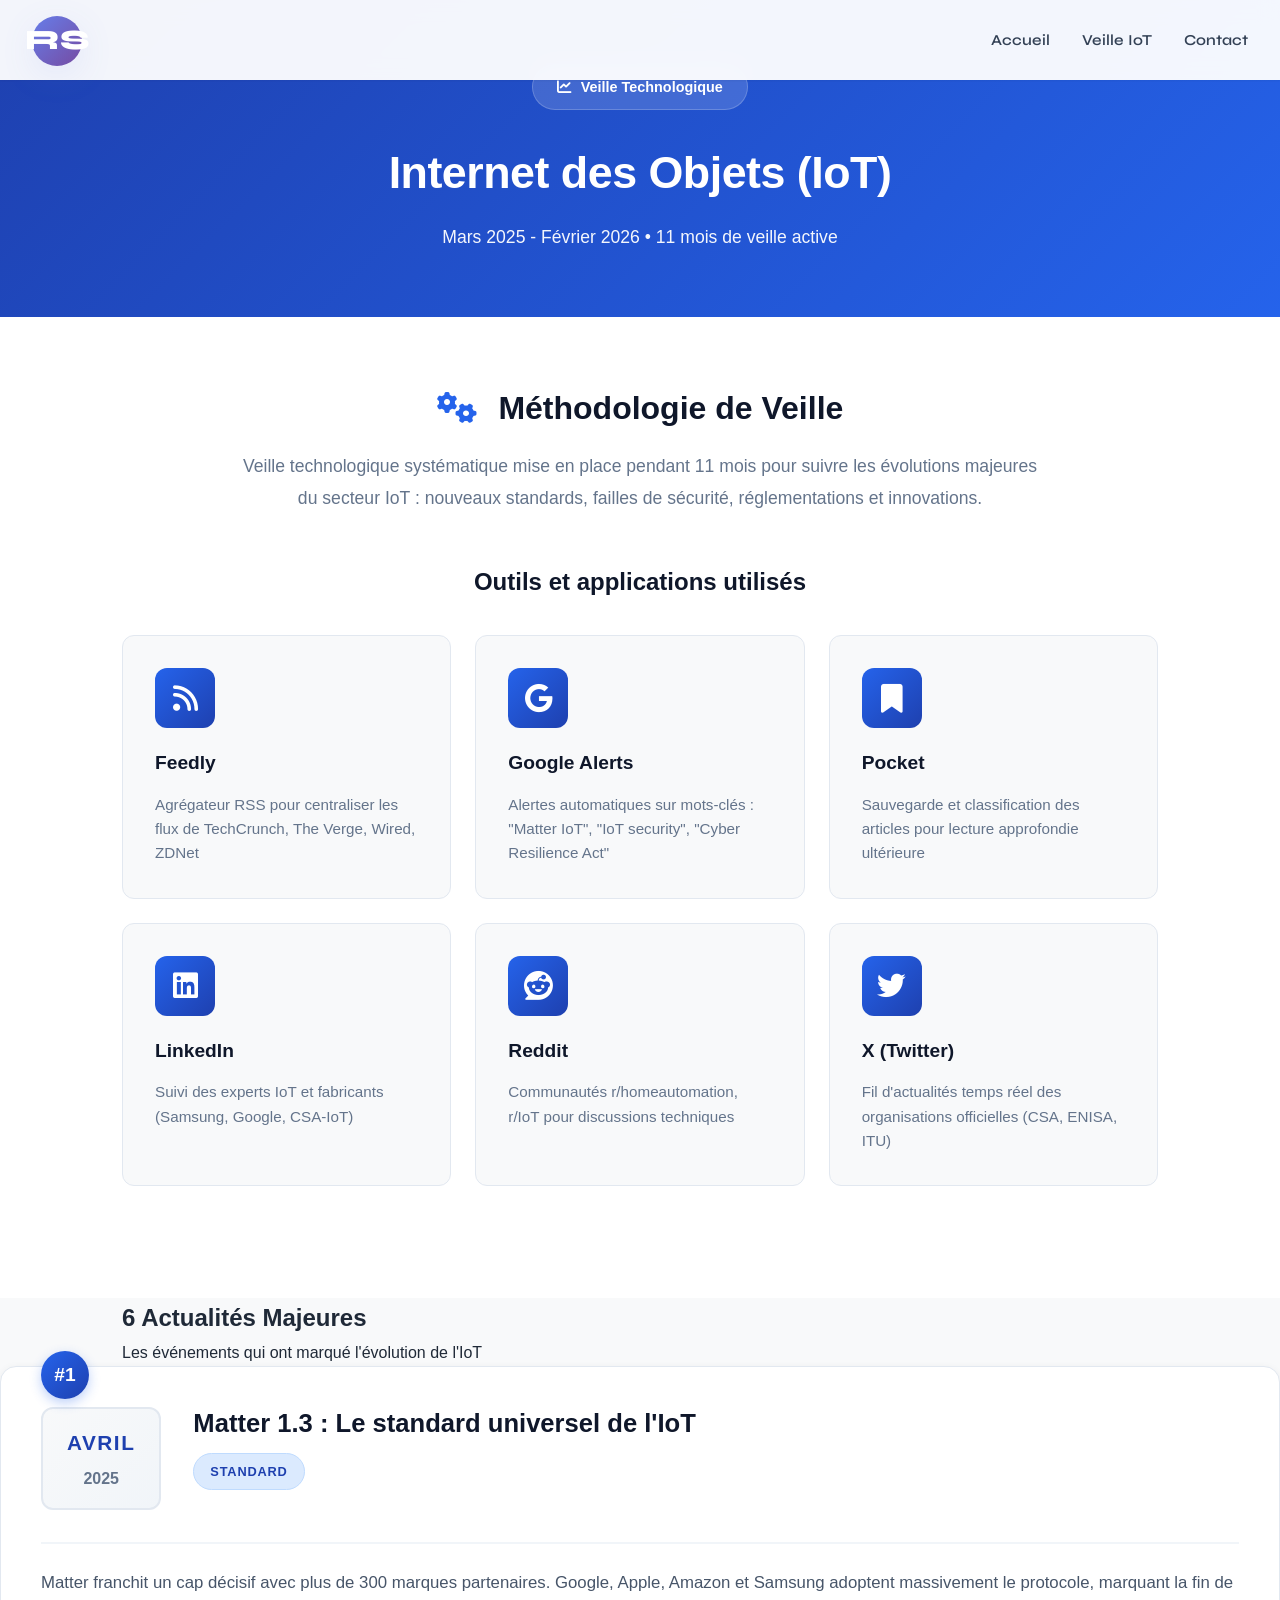
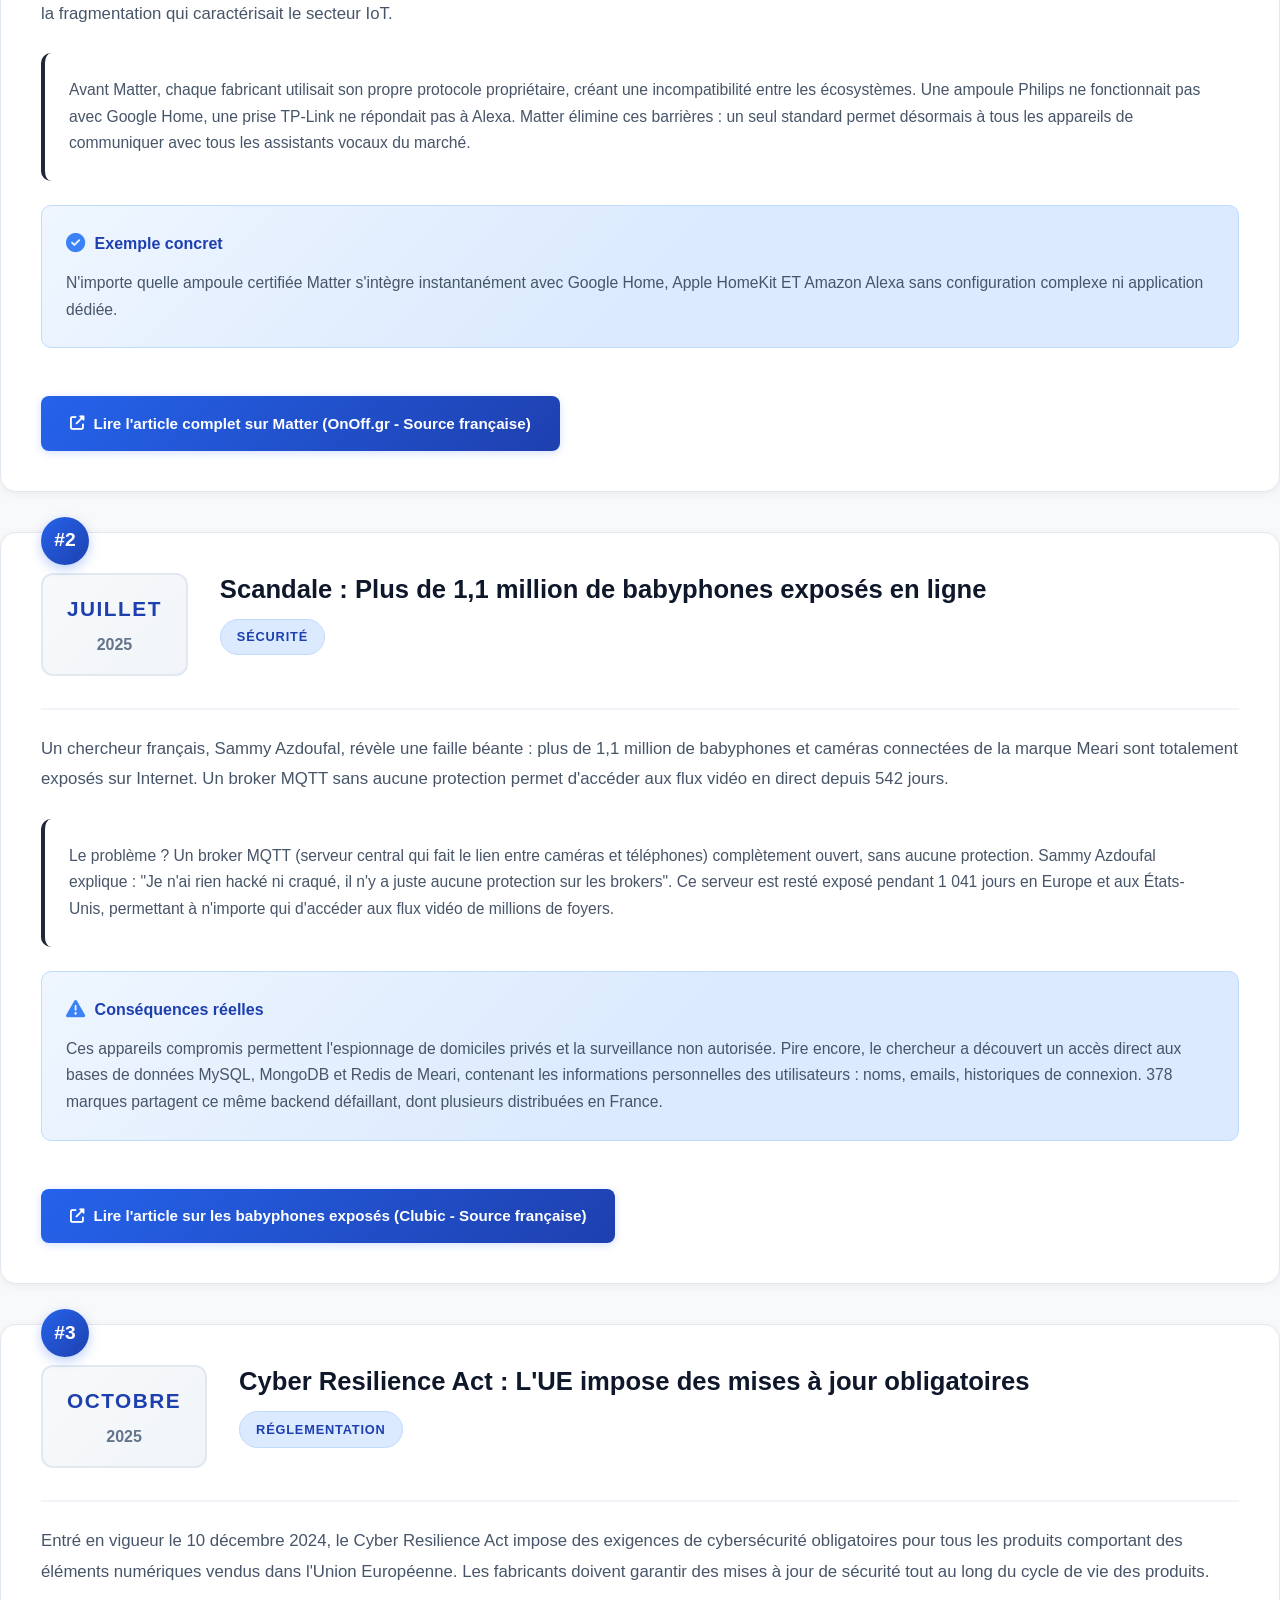
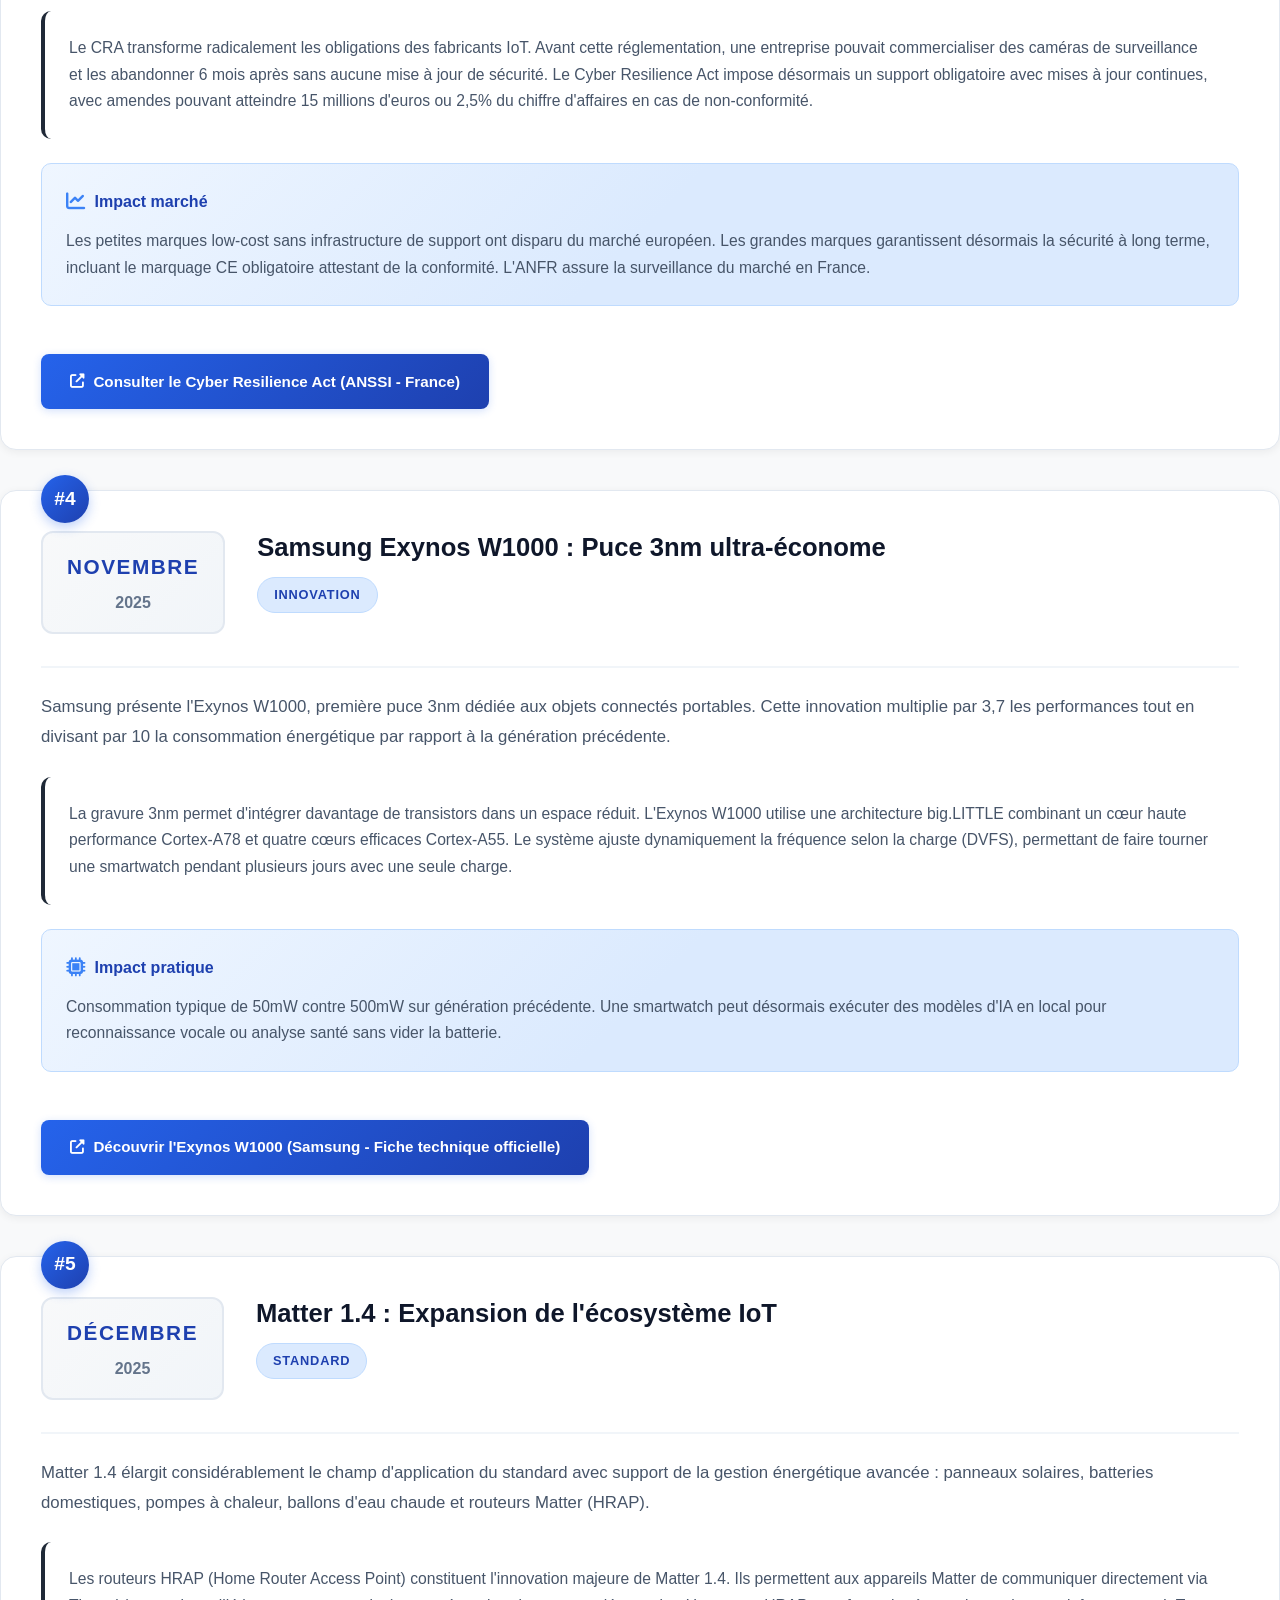
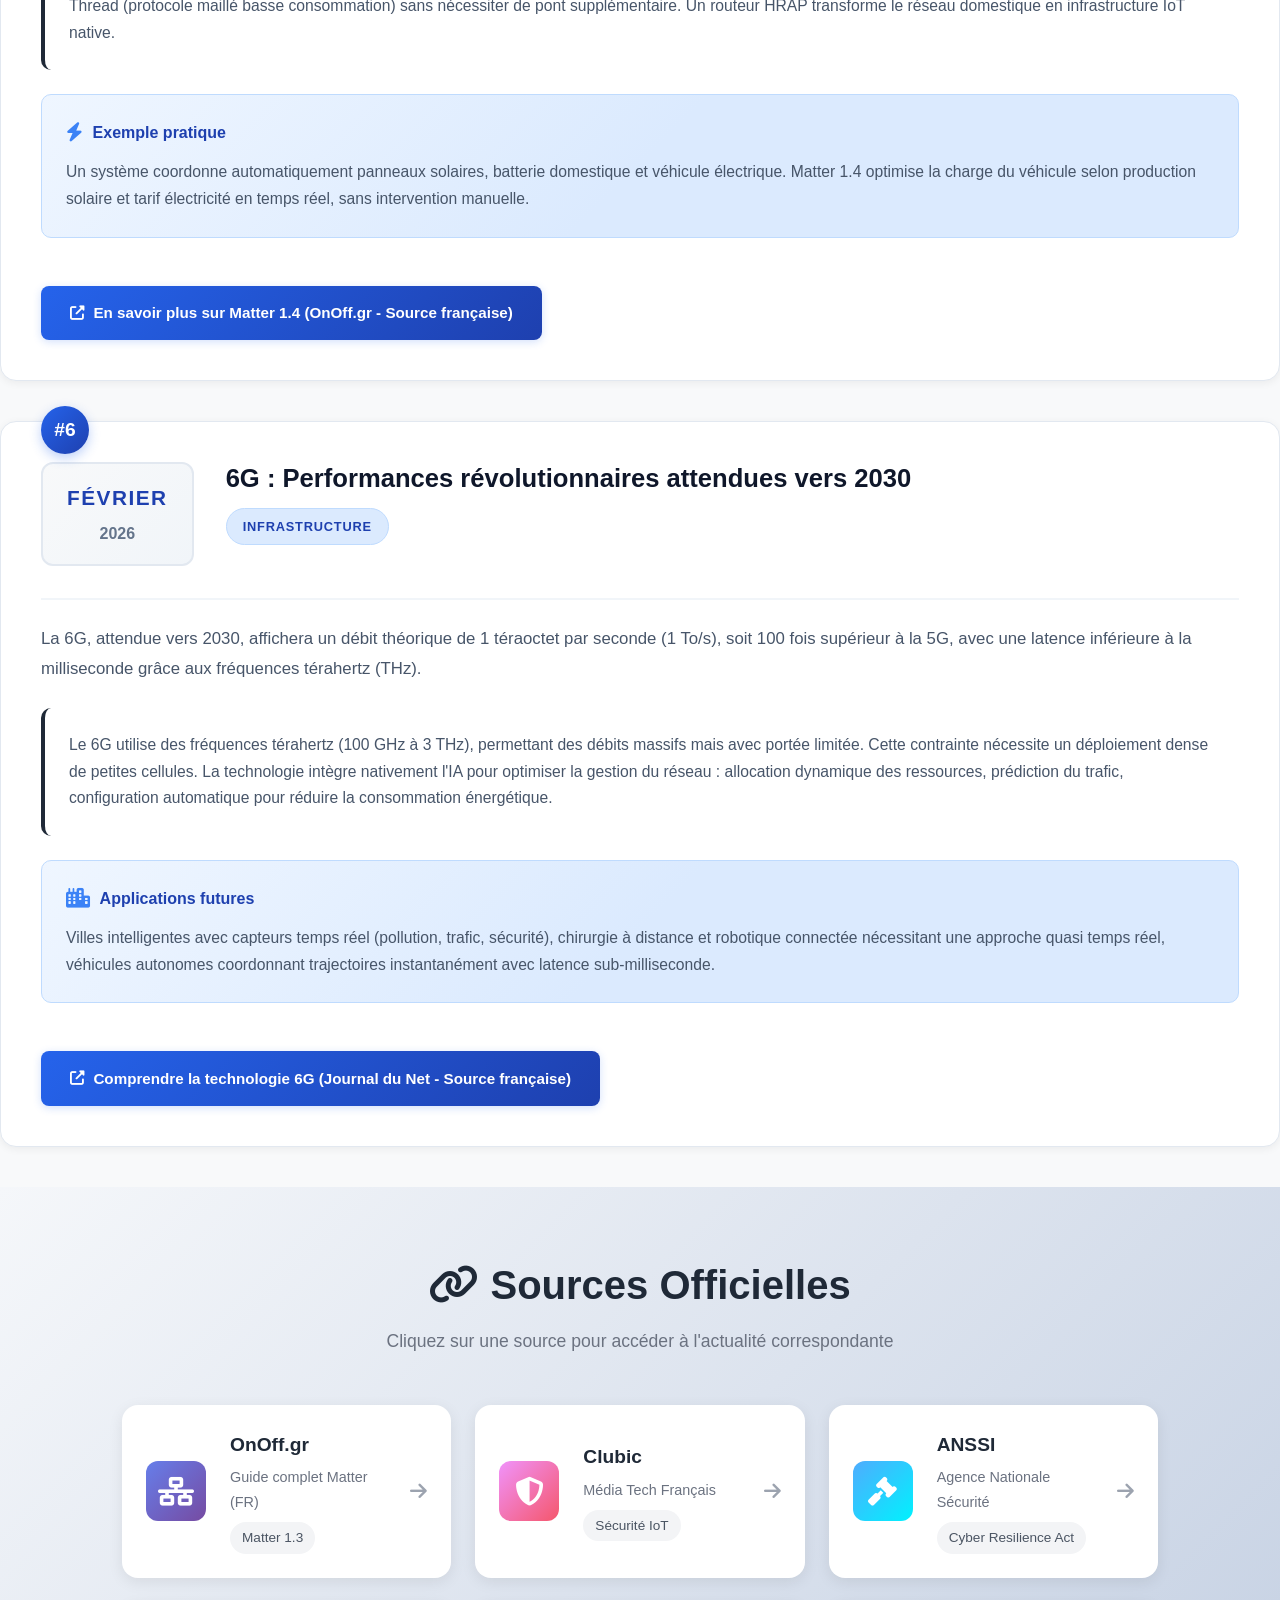
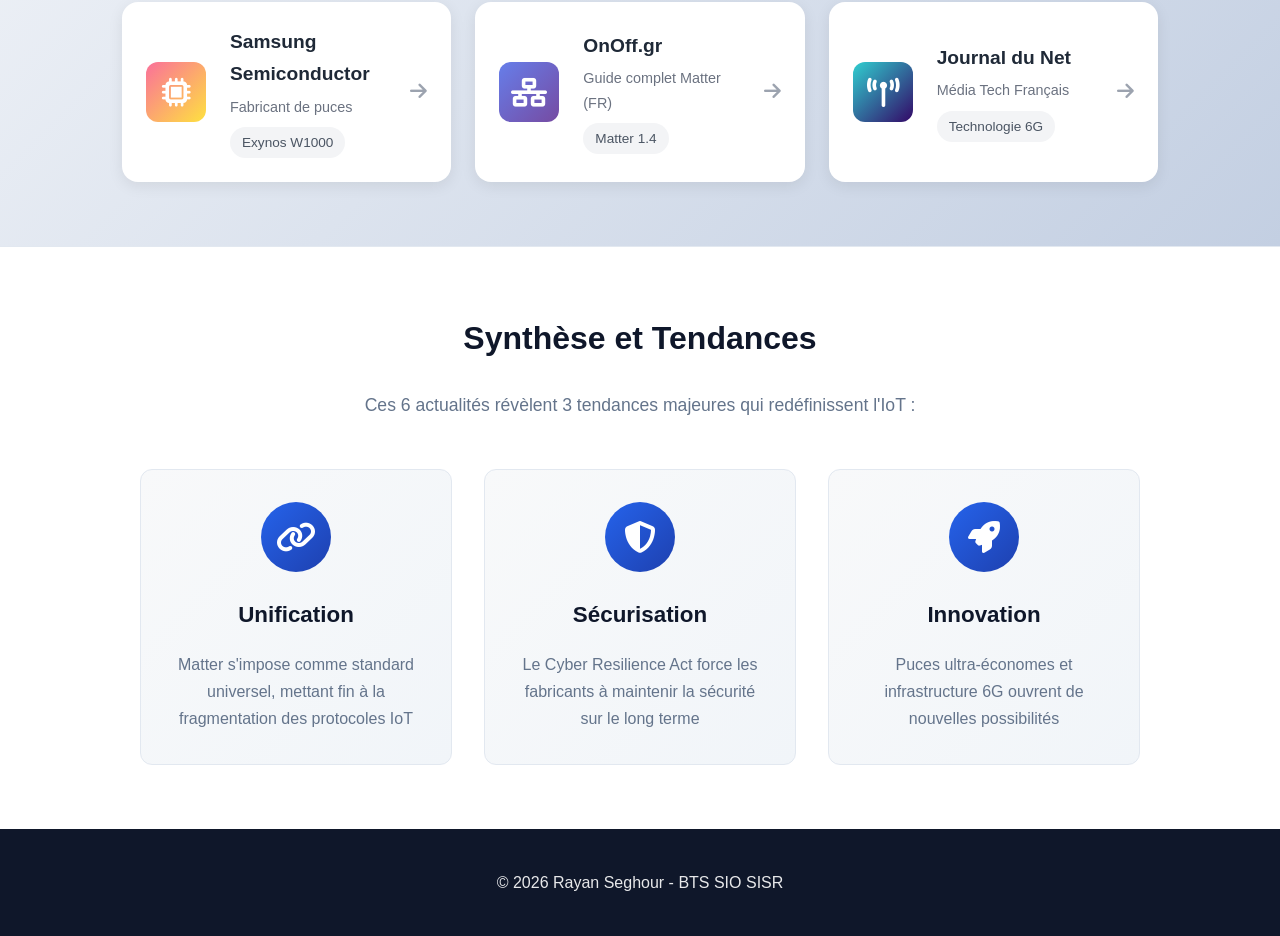
==== commit 84e2efd0: "Add files via upload" ====
--- a/veille-iot.html
+++ b/veille-iot.html
@@ -7,242 +7,8 @@
     <link rel="stylesheet" href="styles.css">
     <link rel="stylesheet" href="veille-styles.css">
     <link rel="stylesheet" href="https://cdnjs.cloudflare.com/ajax/libs/font-awesome/6.5.1/css/all.min.css">
-    <style>
-        /* Modal aide source */
-        .source-helper-modal {
-            display: none;
-            position: fixed;
-            top: 0;
-            left: 0;
-            width: 100%;
-            height: 100%;
-            background: rgba(0, 0, 0, 0.85);
-            z-index: 10000;
-            align-items: center;
-            justify-content: center;
-        }
-
-        .source-helper-modal.active {
-            display: flex;
-        }
-
-        .source-helper-content {
-            background: white;
-            border-radius: 1.5rem;
-            padding: 2.5rem;
-            max-width: 700px;
-            width: 90%;
-            max-height: 80vh;
-            overflow-y: auto;
-            position: relative;
-            box-shadow: 0 20px 60px rgba(0, 0, 0, 0.3);
-        }
-
-        .source-helper-header {
-            display: flex;
-            align-items: center;
-            gap: 1rem;
-            margin-bottom: 1.5rem;
-            padding-bottom: 1.5rem;
-            border-bottom: 2px solid #e5e7eb;
-        }
-
-        .source-helper-icon {
-            width: 60px;
-            height: 60px;
-            background: linear-gradient(135deg, #667eea 0%, #764ba2 100%);
-            border-radius: 1rem;
-            display: flex;
-            align-items: center;
-            justify-content: center;
-            color: white;
-            font-size: 1.8rem;
-        }
-
-        .source-helper-title h3 {
-            font-size: 1.5rem;
-            color: #1f2937;
-            margin: 0;
-        }
-
-        .source-helper-title p {
-            color: #6b7280;
-            margin: 0.25rem 0 0 0;
-            font-size: 0.95rem;
-        }
-
-        .source-helper-close {
-            position: absolute;
-            top: 1.5rem;
-            right: 1.5rem;
-            background: #f3f4f6;
-            border: none;
-            width: 40px;
-            height: 40px;
-            border-radius: 50%;
-            font-size: 1.5rem;
-            cursor: pointer;
-            display: flex;
-            align-items: center;
-            justify-content: center;
-            transition: all 0.3s;
-        }
-
-        .source-helper-close:hover {
-            background: #e5e7eb;
-            transform: rotate(90deg);
-        }
-
-        .source-section {
-            margin-bottom: 2rem;
-        }
-
-        .source-section h4 {
-            color: #1f2937;
-            margin-bottom: 1rem;
-            display: flex;
-            align-items: center;
-            gap: 0.5rem;
-        }
-
-        .source-section h4 i {
-            color: #667eea;
-        }
-
-        .key-quote {
-            background: linear-gradient(135deg, #fef3c7 0%, #fde68a 100%);
-            border-left: 4px solid #f59e0b;
-            padding: 1rem 1.5rem;
-            border-radius: 0.5rem;
-            margin-bottom: 1rem;
-            font-style: italic;
-            color: #78350f;
-        }
-
-        .search-terms {
-            display: flex;
-            flex-wrap: wrap;
-            gap: 0.5rem;
-            margin-top: 1rem;
-        }
-
-        .search-term {
-            background: #ede9fe;
-            color: #5b21b6;
-            padding: 0.5rem 1rem;
-            border-radius: 2rem;
-            font-size: 0.9rem;
-            font-weight: 500;
-        }
-
-        .oral-tip {
-            background: #f0fdf4;
-            border: 2px solid #86efac;
-            border-radius: 0.75rem;
-            padding: 1.25rem;
-            margin-top: 1.5rem;
-        }
-
-        .oral-tip h4 {
-            color: #166534;
-            margin: 0 0 0.75rem 0;
-            display: flex;
-            align-items: center;
-            gap: 0.5rem;
-        }
-
-        .oral-tip p {
-            color: #166534;
-            margin: 0;
-            line-height: 1.7;
-        }
-
-        .source-helper-actions {
-            display: flex;
-            gap: 1rem;
-            margin-top: 2rem;
-            padding-top: 1.5rem;
-            border-top: 2px solid #e5e7eb;
-        }
-
-        .btn-open-source {
-            flex: 1;
-            background: linear-gradient(135deg, #667eea 0%, #764ba2 100%);
-            color: white;
-            border: none;
-            padding: 1rem 2rem;
-            border-radius: 0.75rem;
-            font-size: 1.1rem;
-            font-weight: 600;
-            cursor: pointer;
-            display: flex;
-            align-items: center;
-            justify-content: center;
-            gap: 0.75rem;
-            transition: transform 0.2s, box-shadow 0.2s;
-        }
-
-        .btn-open-source:hover {
-            transform: translateY(-2px);
-            box-shadow: 0 10px 25px rgba(102, 126, 234, 0.4);
-        }
-
-        .btn-cancel {
-            padding: 1rem 2rem;
-            background: #f3f4f6;
-            border: none;
-            border-radius: 0.75rem;
-            font-size: 1rem;
-            cursor: pointer;
-            transition: background 0.3s;
-        }
-
-        .btn-cancel:hover {
-            background: #e5e7eb;
-        }
-    </style>
 </head>
 <body class="veille-page">
-
-    <!-- Modal aide source -->
-    <div class="source-helper-modal" id="sourceHelperModal">
-        <div class="source-helper-content">
-            <button class="source-helper-close" onclick="closeSourceHelper()">&times;</button>
-            
-            <div class="source-helper-header">
-                <div class="source-helper-icon">
-                    <i class="fas fa-book-open"></i>
-                </div>
-                <div class="source-helper-title">
-                    <h3 id="sourceTitle">Guide de lecture source</h3>
-                    <p id="sourceOrg">Organisation source</p>
-                </div>
-            </div>
-
-            <div class="source-section">
-                <h4><i class="fas fa-search"></i> Ce que tu dois chercher dans l'article :</h4>
-                <div class="key-quote" id="keyQuote">
-                    Citation clé à trouver dans l'article
-                </div>
-                <div class="search-terms" id="searchTerms">
-                    <!-- Les termes de recherche seront ajoutés ici -->
-                </div>
-            </div>
-
-            <div class="oral-tip">
-                <h4><i class="fas fa-microphone"></i> Ce que tu dois dire à l'oral :</h4>
-                <p id="oralTip">Conseil pour l'oral</p>
-            </div>
-
-            <div class="source-helper-actions">
-                <button class="btn-cancel" onclick="closeSourceHelper()">Annuler</button>
-                <button class="btn-open-source" onclick="openSourceLink()">
-                    <i class="fas fa-external-link-alt"></i>
-                    Ouvrir l'article source
-                </button>
-            </div>
-        </div>
-    </div>
 
     <!-- Navigation -->
     <nav class="navbar">
@@ -286,49 +52,32 @@
                 <h3>Outils et applications utilisés</h3>
                 <div class="outils-grid">
                     <div class="outil-card">
-                        <div class="outil-icon">
-                            <i class="fas fa-rss"></i>
-                        </div>
+                        <div class="outil-icon"><i class="fas fa-rss"></i></div>
                         <h4>Feedly</h4>
                         <p>Agrégateur RSS pour centraliser les flux de TechCrunch, The Verge, Wired, ZDNet</p>
                     </div>
-
-                    <div class="outil-card">
-                        <div class="outil-icon">
-                            <i class="fab fa-google"></i>
-                        </div>
+                    <div class="outil-card">
+                        <div class="outil-icon"><i class="fab fa-google"></i></div>
                         <h4>Google Alerts</h4>
                         <p>Alertes automatiques sur mots-clés : "Matter IoT", "IoT security", "Cyber Resilience Act"</p>
                     </div>
-
-                    <div class="outil-card">
-                        <div class="outil-icon">
-                            <i class="fas fa-bookmark"></i>
-                        </div>
+                    <div class="outil-card">
+                        <div class="outil-icon"><i class="fas fa-bookmark"></i></div>
                         <h4>Pocket</h4>
                         <p>Sauvegarde et classification des articles pour lecture approfondie ultérieure</p>
                     </div>
-
-                    <div class="outil-card">
-                        <div class="outil-icon">
-                            <i class="fab fa-linkedin"></i>
-                        </div>
+                    <div class="outil-card">
+                        <div class="outil-icon"><i class="fab fa-linkedin"></i></div>
                         <h4>LinkedIn</h4>
                         <p>Suivi des experts IoT et fabricants (Samsung, Google, CSA-IoT)</p>
                     </div>
-
-                    <div class="outil-card">
-                        <div class="outil-icon">
-                            <i class="fab fa-reddit"></i>
-                        </div>
+                    <div class="outil-card">
+                        <div class="outil-icon"><i class="fab fa-reddit"></i></div>
                         <h4>Reddit</h4>
                         <p>Communautés r/homeautomation, r/IoT pour discussions techniques</p>
                     </div>
-
-                    <div class="outil-card">
-                        <div class="outil-icon">
-                            <i class="fab fa-twitter"></i>
-                        </div>
+                    <div class="outil-card">
+                        <div class="outil-icon"><i class="fab fa-twitter"></i></div>
                         <h4>X (Twitter)</h4>
                         <p>Fil d'actualités temps réel des organisations officielles (CSA, ENISA, ITU)</p>
                     </div>
@@ -344,7 +93,7 @@
             <p>Les événements qui ont marqué l'évolution de l'IoT</p>
         </div>
 
-        <!-- Actualité 1 -->
+        <!-- Actualité 1 - Matter 1.3 -->
         <article class="actualite" id="actualite-matter-1-3">
             <div class="actu-numero">#1</div>
             <div class="actu-header">
@@ -360,7 +109,7 @@
             
             <div class="actu-body">
                 <p class="actu-intro">
-                    Matter 1.3 franchit un cap décisif avec 80% des nouveaux objets connectés vendus désormais compatibles. Google, Apple, Amazon et Samsung adoptent massivement le protocole, marquant la fin de la fragmentation qui caractérisait le secteur.
+                    Matter franchit un cap décisif avec plus de 300 marques partenaires. Google, Apple, Amazon et Samsung adoptent massivement le protocole, marquant la fin de la fragmentation qui caractérisait le secteur IoT.
                 </p>
                 
                 <div class="info-block">
@@ -375,13 +124,13 @@
                     <p>N'importe quelle ampoule certifiée Matter s'intègre instantanément avec Google Home, Apple HomeKit ET Amazon Alexa sans configuration complexe ni application dédiée.</p>
                 </div>
                 
-                <button class="btn-article" onclick="showSourceHelper('matter13', 'https://csa-iot.org/newsroom/matter-1-3-specification-released/')">
-                    <i class="fas fa-external-link-alt"></i> Lire l'article complet sur Matter 1.3 (CSA)
-                </button>
-            </div>
-        </article>
-
-        <!-- Actualité 2 -->
+                <a href="https://www.onoff.gr/blog/fr/maison-intelligente/protocole-matter-2026-le-guide-complet-ce-que-c-est-et/" target="_blank" rel="noopener noreferrer" class="btn-article">
+                    <i class="fas fa-external-link-alt"></i> Lire l'article complet sur Matter (OnOff.gr - Source française)
+                </a>
+            </div>
+        </article>
+
+        <!-- Actualité 2 - Caméras IoT -->
         <article class="actualite" id="actualite-cameras">
             <div class="actu-numero">#2</div>
             <div class="actu-header">
@@ -418,9 +167,266 @@
             </div>
         </article>
 
-        <!-- Reste des actualités... (identique) -->
+        <!-- Actualité 3 - Cyber Resilience Act -->
+        <article class="actualite" id="actualite-cyber-resilience-act">
+            <div class="actu-numero">#3</div>
+            <div class="actu-header">
+                <div class="actu-date-card">
+                    <span class="date-mois">OCTOBRE</span>
+                    <span class="date-annee">2025</span>
+                </div>
+                <div class="actu-title-zone">
+                    <h3>Cyber Resilience Act : L'UE impose des mises à jour obligatoires</h3>
+                    <span class="badge-cat">Réglementation</span>
+                </div>
+            </div>
+            
+            <div class="actu-body">
+                <p class="actu-intro">
+                    Entré en vigueur le 10 décembre 2024, le Cyber Resilience Act impose des exigences de cybersécurité obligatoires pour tous les produits comportant des éléments numériques vendus dans l'Union Européenne. Les fabricants doivent garantir des mises à jour de sécurité tout au long du cycle de vie des produits.
+                </p>
+                
+                <div class="info-block">
+                    <p>Le CRA transforme radicalement les obligations des fabricants IoT. Avant cette réglementation, une entreprise pouvait commercialiser des caméras de surveillance et les abandonner 6 mois après sans aucune mise à jour de sécurité. Le Cyber Resilience Act impose désormais un support obligatoire avec mises à jour continues, avec amendes pouvant atteindre 15 millions d'euros ou 2,5% du chiffre d'affaires en cas de non-conformité.</p>
+                </div>
+                
+                <div class="info-block exemple">
+                    <div class="block-header">
+                        <i class="fas fa-chart-line"></i>
+                        <strong>Impact marché</strong>
+                    </div>
+                    <p>Les petites marques low-cost sans infrastructure de support ont disparu du marché européen. Les grandes marques garantissent désormais la sécurité à long terme, incluant le marquage CE obligatoire attestant de la conformité. L'ANFR assure la surveillance du marché en France.</p>
+                </div>
+                
+                <a href="https://cyber.gouv.fr/reglementation/cybersecurite-des-produits/cyber-resilience-act/" target="_blank" rel="noopener noreferrer" class="btn-article">
+                    <i class="fas fa-external-link-alt"></i> Consulter le Cyber Resilience Act (ANSSI - France)
+                </a>
+            </div>
+        </article>
+
+        <!-- Actualité 4 - Samsung Exynos -->
+        <article class="actualite" id="actualite-samsung-exynos">
+            <div class="actu-numero">#4</div>
+            <div class="actu-header">
+                <div class="actu-date-card">
+                    <span class="date-mois">NOVEMBRE</span>
+                    <span class="date-annee">2025</span>
+                </div>
+                <div class="actu-title-zone">
+                    <h3>Samsung Exynos W1000 : Puce 3nm ultra-économe</h3>
+                    <span class="badge-cat">Innovation</span>
+                </div>
+            </div>
+            
+            <div class="actu-body">
+                <p class="actu-intro">
+                    Samsung présente l'Exynos W1000, première puce 3nm dédiée aux objets connectés portables. Cette innovation multiplie par 3,7 les performances tout en divisant par 10 la consommation énergétique par rapport à la génération précédente.
+                </p>
+                
+                <div class="info-block">
+                    <p>La gravure 3nm permet d'intégrer davantage de transistors dans un espace réduit. L'Exynos W1000 utilise une architecture big.LITTLE combinant un cœur haute performance Cortex-A78 et quatre cœurs efficaces Cortex-A55. Le système ajuste dynamiquement la fréquence selon la charge (DVFS), permettant de faire tourner une smartwatch pendant plusieurs jours avec une seule charge.</p>
+                </div>
+                
+                <div class="info-block exemple">
+                    <div class="block-header">
+                        <i class="fas fa-microchip"></i>
+                        <strong>Impact pratique</strong>
+                    </div>
+                    <p>Consommation typique de 50mW contre 500mW sur génération précédente. Une smartwatch peut désormais exécuter des modèles d'IA en local pour reconnaissance vocale ou analyse santé sans vider la batterie.</p>
+                </div>
+                
+                <a href="https://semiconductor.samsung.com/processor/wearable-processor/exynos-w1000/" target="_blank" rel="noopener noreferrer" class="btn-article">
+                    <i class="fas fa-external-link-alt"></i> Découvrir l'Exynos W1000 (Samsung - Fiche technique officielle)
+                </a>
+            </div>
+        </article>
+
+        <!-- Actualité 5 - Matter 1.4 -->
+        <article class="actualite" id="actualite-matter-1-4">
+            <div class="actu-numero">#5</div>
+            <div class="actu-header">
+                <div class="actu-date-card">
+                    <span class="date-mois">DÉCEMBRE</span>
+                    <span class="date-annee">2025</span>
+                </div>
+                <div class="actu-title-zone">
+                    <h3>Matter 1.4 : Expansion de l'écosystème IoT</h3>
+                    <span class="badge-cat">Standard</span>
+                </div>
+            </div>
+            
+            <div class="actu-body">
+                <p class="actu-intro">
+                    Matter 1.4 élargit considérablement le champ d'application du standard avec support de la gestion énergétique avancée : panneaux solaires, batteries domestiques, pompes à chaleur, ballons d'eau chaude et routeurs Matter (HRAP).
+                </p>
+                
+                <div class="info-block">
+                    <p>Les routeurs HRAP (Home Router Access Point) constituent l'innovation majeure de Matter 1.4. Ils permettent aux appareils Matter de communiquer directement via Thread (protocole maillé basse consommation) sans nécessiter de pont supplémentaire. Un routeur HRAP transforme le réseau domestique en infrastructure IoT native.</p>
+                </div>
+                
+                <div class="info-block exemple">
+                    <div class="block-header">
+                        <i class="fas fa-bolt"></i>
+                        <strong>Exemple pratique</strong>
+                    </div>
+                    <p>Un système coordonne automatiquement panneaux solaires, batterie domestique et véhicule électrique. Matter 1.4 optimise la charge du véhicule selon production solaire et tarif électricité en temps réel, sans intervention manuelle.</p>
+                </div>
+                
+                <a href="https://www.onoff.gr/blog/fr/maison-intelligente/protocole-matter-2026-le-guide-complet-ce-que-c-est-et/" target="_blank" rel="noopener noreferrer" class="btn-article">
+                    <i class="fas fa-external-link-alt"></i> En savoir plus sur Matter 1.4 (OnOff.gr - Source française)
+                </a>
+            </div>
+        </article>
+
+        <!-- Actualité 6 - 6G -->
+        <article class="actualite" id="actualite-6g">
+            <div class="actu-numero">#6</div>
+            <div class="actu-header">
+                <div class="actu-date-card">
+                    <span class="date-mois">FÉVRIER</span>
+                    <span class="date-annee">2026</span>
+                </div>
+                <div class="actu-title-zone">
+                    <h3>6G : Performances révolutionnaires attendues vers 2030</h3>
+                    <span class="badge-cat">Infrastructure</span>
+                </div>
+            </div>
+            
+            <div class="actu-body">
+                <p class="actu-intro">
+                    La 6G, attendue vers 2030, affichera un débit théorique de 1 téraoctet par seconde (1 To/s), soit 100 fois supérieur à la 5G, avec une latence inférieure à la milliseconde grâce aux fréquences térahertz (THz).
+                </p>
+                
+                <div class="info-block">
+                    <p>Le 6G utilise des fréquences térahertz (100 GHz à 3 THz), permettant des débits massifs mais avec portée limitée. Cette contrainte nécessite un déploiement dense de petites cellules. La technologie intègre nativement l'IA pour optimiser la gestion du réseau : allocation dynamique des ressources, prédiction du trafic, configuration automatique pour réduire la consommation énergétique.</p>
+                </div>
+                
+                <div class="info-block exemple">
+                    <div class="block-header">
+                        <i class="fas fa-city"></i>
+                        <strong>Applications futures</strong>
+                    </div>
+                    <p>Villes intelligentes avec capteurs temps réel (pollution, trafic, sécurité), chirurgie à distance et robotique connectée nécessitant une approche quasi temps réel, véhicules autonomes coordonnant trajectoires instantanément avec latence sub-milliseconde.</p>
+                </div>
+                
+                <a href="https://www.journaldunet.com/iot/1533751-qu-apportera-reellement-la-6g/" target="_blank" rel="noopener noreferrer" class="btn-article">
+                    <i class="fas fa-external-link-alt"></i> Comprendre la technologie 6G (Journal du Net - Source française)
+                </a>
+            </div>
+        </article>
 
     </main>
+
+    <!-- Sources officielles -->
+    <section class="sources-section">
+        <div class="container">
+            <div class="section-header">
+                <h2><i class="fas fa-link"></i> Sources Officielles</h2>
+                <p>Cliquez sur une source pour accéder à l'actualité correspondante</p>
+            </div>
+
+            <div class="sources-grid">
+                <a href="#actualite-matter-1-3" class="source-card">
+                    <div class="source-icon" style="background: linear-gradient(135deg, #667eea 0%, #764ba2 100%);">
+                        <i class="fas fa-network-wired"></i>
+                    </div>
+                    <div class="source-content">
+                        <h4>OnOff.gr</h4>
+                        <p>Guide complet Matter (FR)</p>
+                        <span class="source-badge">Matter 1.3</span>
+                    </div>
+                    <i class="fas fa-arrow-right source-arrow"></i>
+                </a>
+
+                <a href="#actualite-cameras" class="source-card">
+                    <div class="source-icon" style="background: linear-gradient(135deg, #f093fb 0%, #f5576c 100%);">
+                        <i class="fas fa-shield-alt"></i>
+                    </div>
+                    <div class="source-content">
+                        <h4>Clubic</h4>
+                        <p>Média Tech Français</p>
+                        <span class="source-badge">Sécurité IoT</span>
+                    </div>
+                    <i class="fas fa-arrow-right source-arrow"></i>
+                </a>
+
+                <a href="#actualite-cyber-resilience-act" class="source-card">
+                    <div class="source-icon" style="background: linear-gradient(135deg, #4facfe 0%, #00f2fe 100%);">
+                        <i class="fas fa-gavel"></i>
+                    </div>
+                    <div class="source-content">
+                        <h4>ANSSI</h4>
+                        <p>Agence Nationale Sécurité</p>
+                        <span class="source-badge">Cyber Resilience Act</span>
+                    </div>
+                    <i class="fas fa-arrow-right source-arrow"></i>
+                </a>
+
+                <a href="#actualite-samsung-exynos" class="source-card">
+                    <div class="source-icon" style="background: linear-gradient(135deg, #fa709a 0%, #fee140 100%);">
+                        <i class="fas fa-microchip"></i>
+                    </div>
+                    <div class="source-content">
+                        <h4>Samsung Semiconductor</h4>
+                        <p>Fabricant de puces</p>
+                        <span class="source-badge">Exynos W1000</span>
+                    </div>
+                    <i class="fas fa-arrow-right source-arrow"></i>
+                </a>
+
+                <a href="#actualite-matter-1-4" class="source-card">
+                    <div class="source-icon" style="background: linear-gradient(135deg, #667eea 0%, #764ba2 100%);">
+                        <i class="fas fa-network-wired"></i>
+                    </div>
+                    <div class="source-content">
+                        <h4>OnOff.gr</h4>
+                        <p>Guide complet Matter (FR)</p>
+                        <span class="source-badge">Matter 1.4</span>
+                    </div>
+                    <i class="fas fa-arrow-right source-arrow"></i>
+                </a>
+
+                <a href="#actualite-6g" class="source-card">
+                    <div class="source-icon" style="background: linear-gradient(135deg, #30cfd0 0%, #330867 100%);">
+                        <i class="fas fa-broadcast-tower"></i>
+                    </div>
+                    <div class="source-content">
+                        <h4>Journal du Net</h4>
+                        <p>Média Tech Français</p>
+                        <span class="source-badge">Technologie 6G</span>
+                    </div>
+                    <i class="fas fa-arrow-right source-arrow"></i>
+                </a>
+            </div>
+        </div>
+    </section>
+
+    <!-- Conclusion -->
+    <section class="conclusion">
+        <div class="container">
+            <div class="conclusion-content">
+                <h2>Synthèse et Tendances</h2>
+                <p>Ces 6 actualités révèlent 3 tendances majeures qui redéfinissent l'IoT :</p>
+                <div class="tendances-grid">
+                    <div class="tendance-card">
+                        <div class="tendance-icon"><i class="fas fa-link"></i></div>
+                        <h3>Unification</h3>
+                        <p>Matter s'impose comme standard universel, mettant fin à la fragmentation des protocoles IoT</p>
+                    </div>
+                    <div class="tendance-card">
+                        <div class="tendance-icon"><i class="fas fa-shield-alt"></i></div>
+                        <h3>Sécurisation</h3>
+                        <p>Le Cyber Resilience Act force les fabricants à maintenir la sécurité sur le long terme</p>
+                    </div>
+                    <div class="tendance-card">
+                        <div class="tendance-icon"><i class="fas fa-rocket"></i></div>
+                        <h3>Innovation</h3>
+                        <p>Puces ultra-économes et infrastructure 6G ouvrent de nouvelles possibilités</p>
+                    </div>
+                </div>
+            </div>
+        </div>
+    </section>
 
     <!-- Footer -->
     <footer>
@@ -431,79 +437,23 @@
 
     <script src="script.js"></script>
     <script>
-        let currentSourceUrl = '';
-
-        // Données pour chaque source
-        const sourceData = {
-            matter13: {
-                title: 'Matter 1.3 Specification Released',
-                org: 'CSA-IoT (Connectivity Standards Alliance)',
-                keyQuote: 'Cherche la section qui parle de "broad industry adoption" et "80% compatibility with new devices". L\'article mentionne également les principaux fabricants (Google, Apple, Amazon, Samsung) qui adoptent le standard.',
-                searchTerms: ['Matter 1.3', 'industry adoption', '80%', 'Google', 'Apple', 'Amazon', 'Samsung', 'interoperability'],
-                oralTip: 'Pour l\'oral, cite : "Selon la CSA, Matter 1.3 atteint 80% de compatibilité avec les nouveaux objets connectés, avec l\'adoption massive des 4 géants : Google, Apple, Amazon et Samsung."'
-            },
-            cameras: {
-                title: 'Thousands of Compromised Security Cameras',
-                org: 'Bitsight (Cybersecurity Analytics)',
-                keyQuote: 'Cherche les sections sur "default passwords", "40,000+ exposed cameras" et "HTTP/RTSP protocols". L\'article détaille comment les caméras avec des mots de passe par défaut sont compromises.',
-                searchTerms: ['40000', 'default passwords', 'admin/admin', 'HTTP', 'RTSP', 'botnet', 'DDoS'],
-                oralTip: 'Pour l\'oral, cite : "L\'étude Bitsight révèle que 40 000+ caméras IoT sont exposées avec des mots de passe par défaut comme admin/admin, permettant l\'accès non autorisé et leur intégration dans des botnets pour attaques DDoS."'
-            }
-        };
-
-        function showSourceHelper(sourceId, url) {
-            const data = sourceData[sourceId];
-            if (!data) {
-                window.open(url, '_blank');
-                return;
-            }
-
-            currentSourceUrl = url;
-
-            // Remplir le modal avec les données
-            document.getElementById('sourceTitle').textContent = data.title;
-            document.getElementById('sourceOrg').textContent = data.org;
-            document.getElementById('keyQuote').textContent = data.keyQuote;
-            document.getElementById('oralTip').textContent = data.oralTip;
-
-            // Ajouter les termes de recherche
-            const searchTermsContainer = document.getElementById('searchTerms');
-            searchTermsContainer.innerHTML = '';
-            data.searchTerms.forEach(term => {
-                const span = document.createElement('span');
-                span.className = 'search-term';
-                span.textContent = term;
-                searchTermsContainer.appendChild(span);
+        // Smooth scroll pour les liens vers les actualités
+        document.querySelectorAll('a[href^="#actualite-"]').forEach(link => {
+            link.addEventListener('click', function(e) {
+                e.preventDefault();
+                const targetId = this.getAttribute('href').substring(1);
+                const targetElement = document.getElementById(targetId);
+                
+                if (targetElement) {
+                    targetElement.scrollIntoView({ behavior: 'smooth', block: 'center' });
+                    targetElement.style.transform = 'scale(1.02)';
+                    targetElement.style.boxShadow = '0 10px 40px rgba(102, 126, 234, 0.3)';
+                    setTimeout(() => {
+                        targetElement.style.transform = '';
+                        targetElement.style.boxShadow = '';
+                    }, 1000);
+                }
             });
-
-            // Afficher le modal
-            document.getElementById('sourceHelperModal').classList.add('active');
-        }
-
-        function closeSourceHelper() {
-            document.getElementById('sourceHelperModal').classList.remove('active');
-            currentSourceUrl = '';
-        }
-
-        function openSourceLink() {
-            if (currentSourceUrl) {
-                window.open(currentSourceUrl, '_blank');
-                closeSourceHelper();
-            }
-        }
-
-        // Fermer avec Escape
-        document.addEventListener('keydown', (e) => {
-            if (e.key === 'Escape') {
-                closeSourceHelper();
-            }
-        });
-
-        // Fermer en cliquant sur le fond
-        document.getElementById('sourceHelperModal').addEventListener('click', (e) => {
-            if (e.target.id === 'sourceHelperModal') {
-                closeSourceHelper();
-            }
         });
     </script>
 </body>
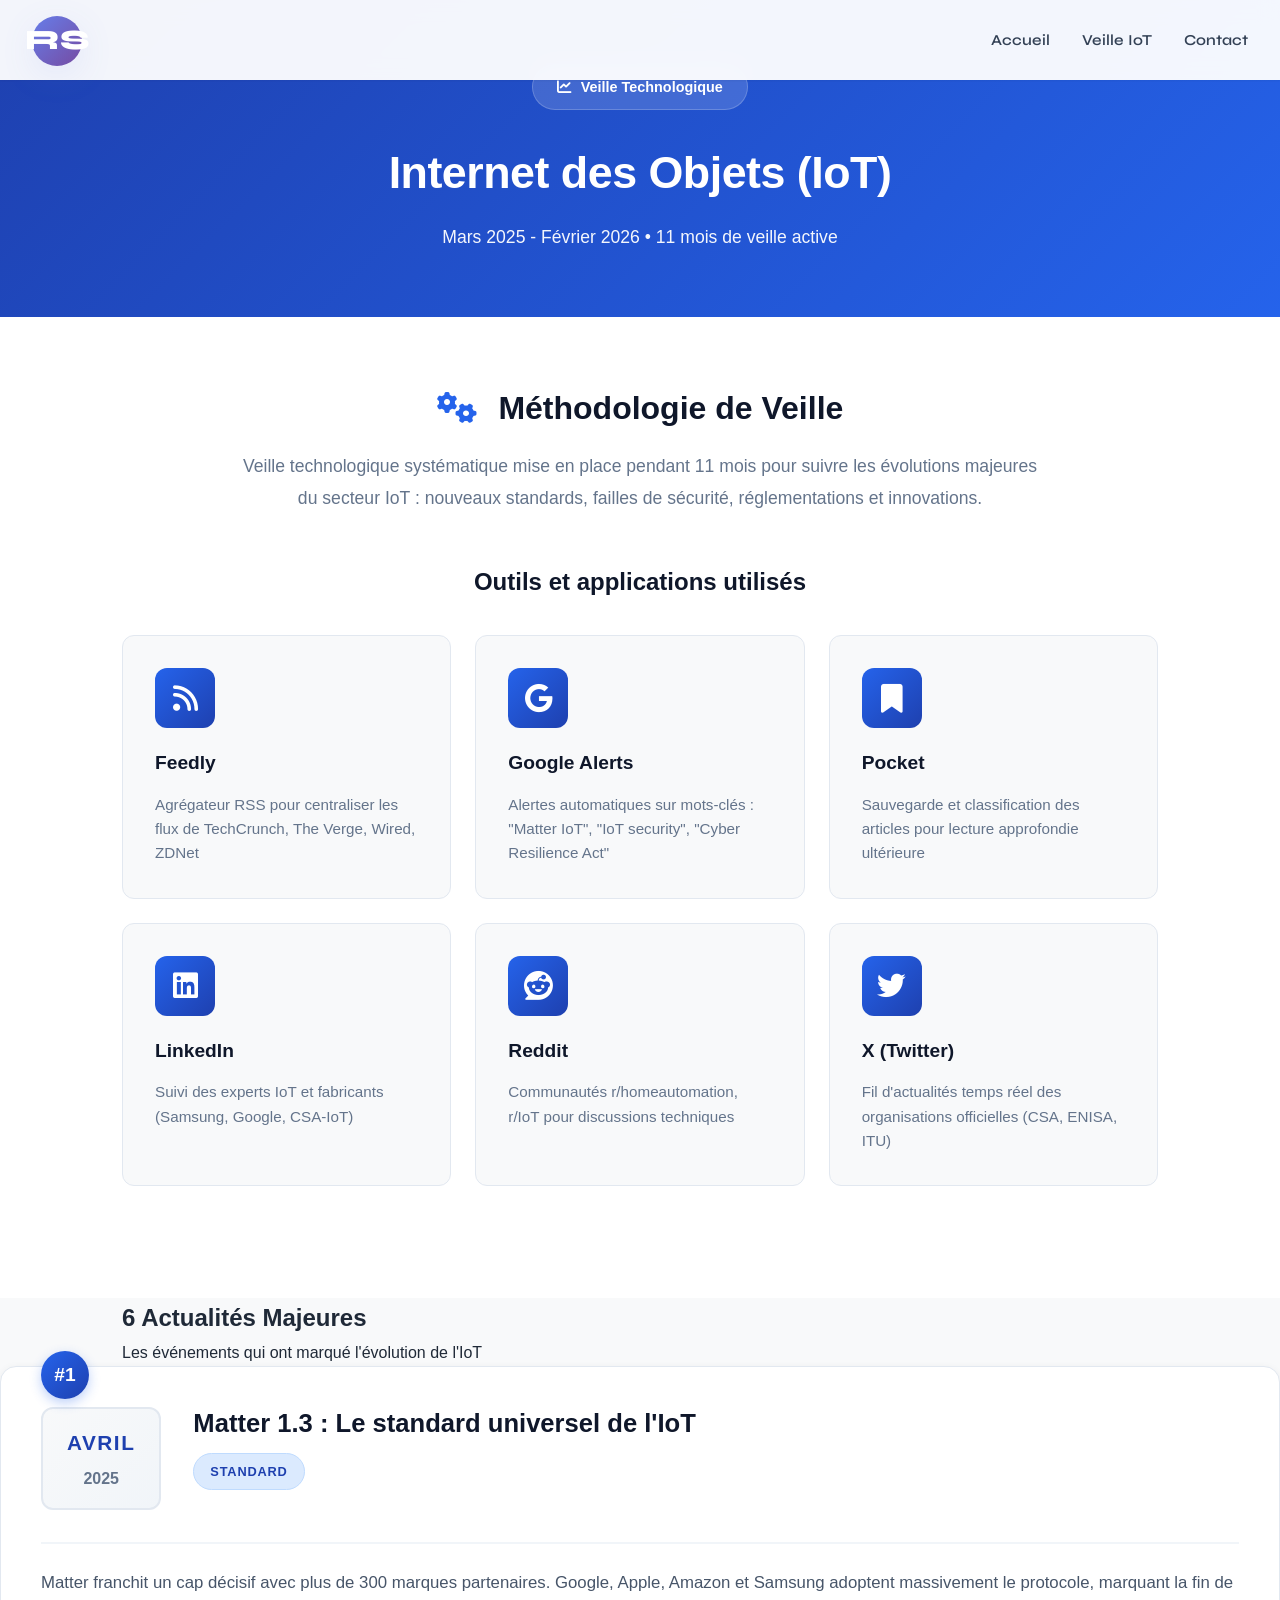
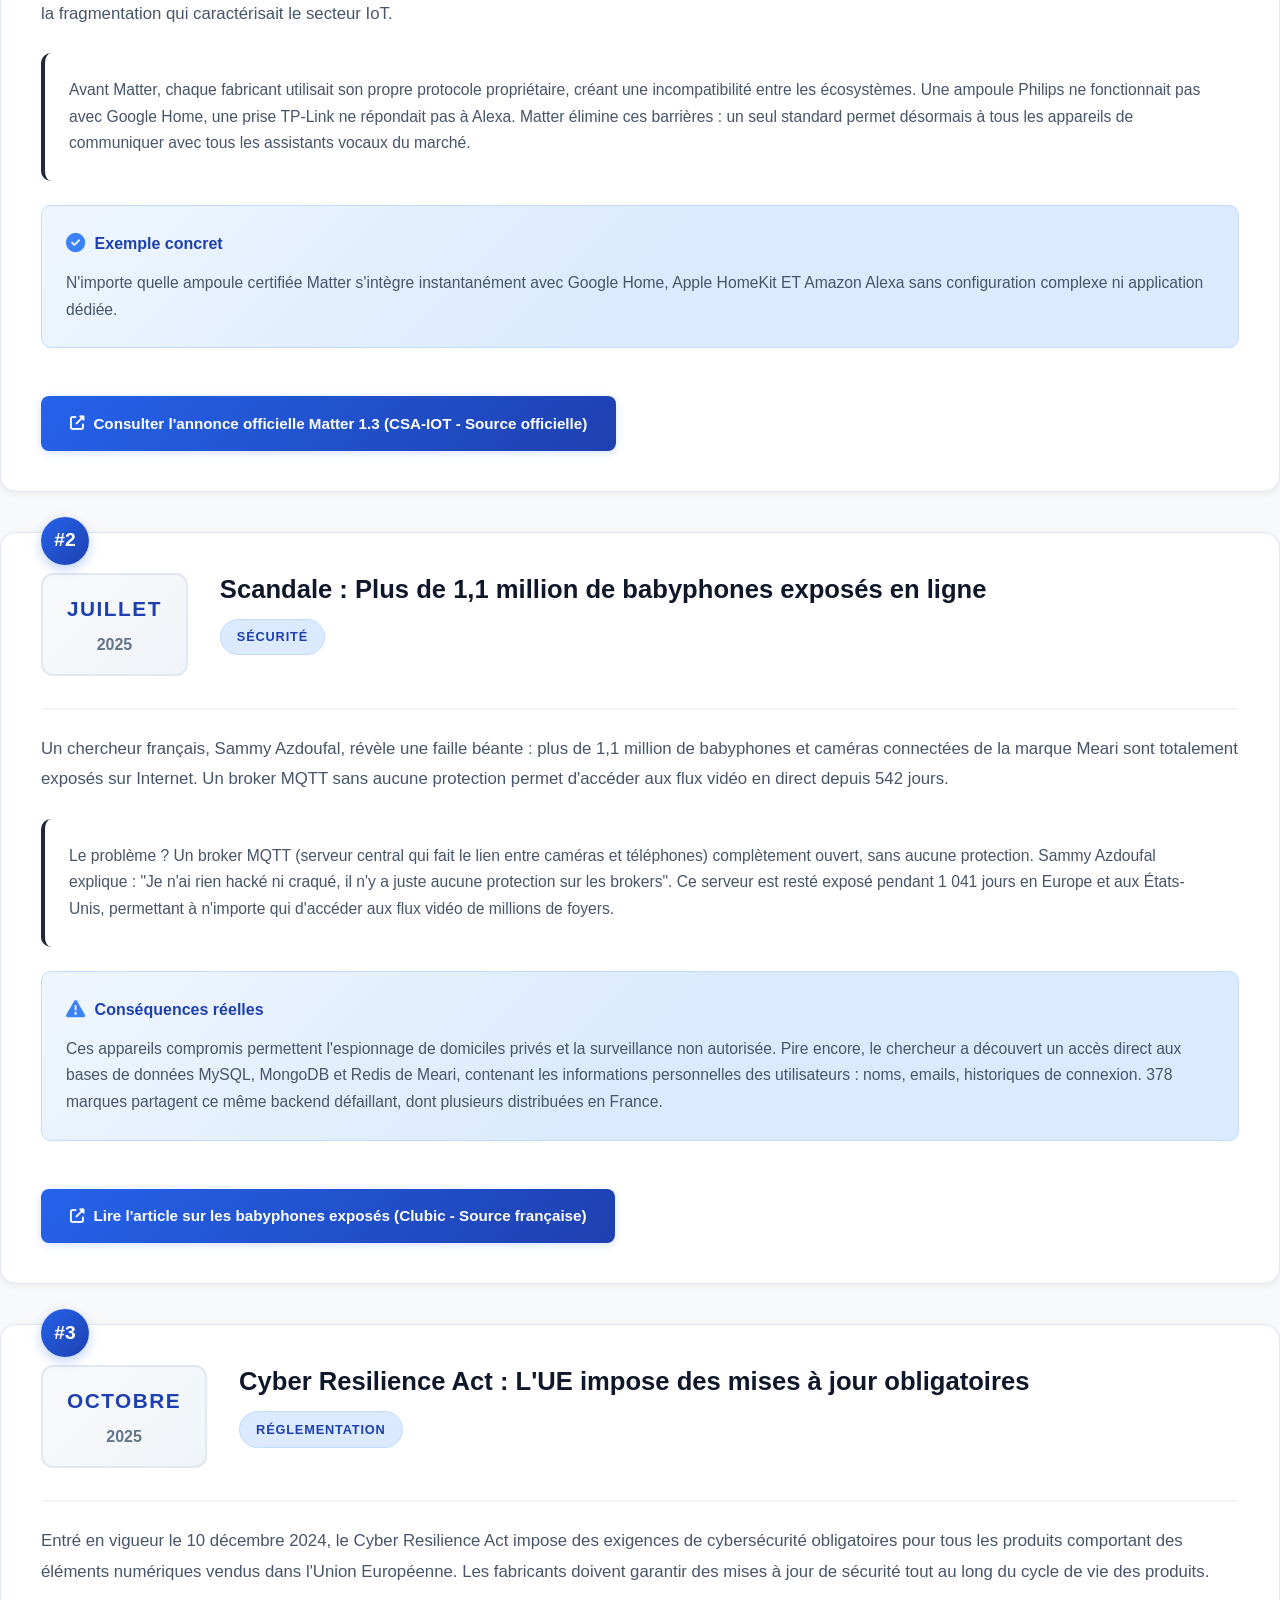
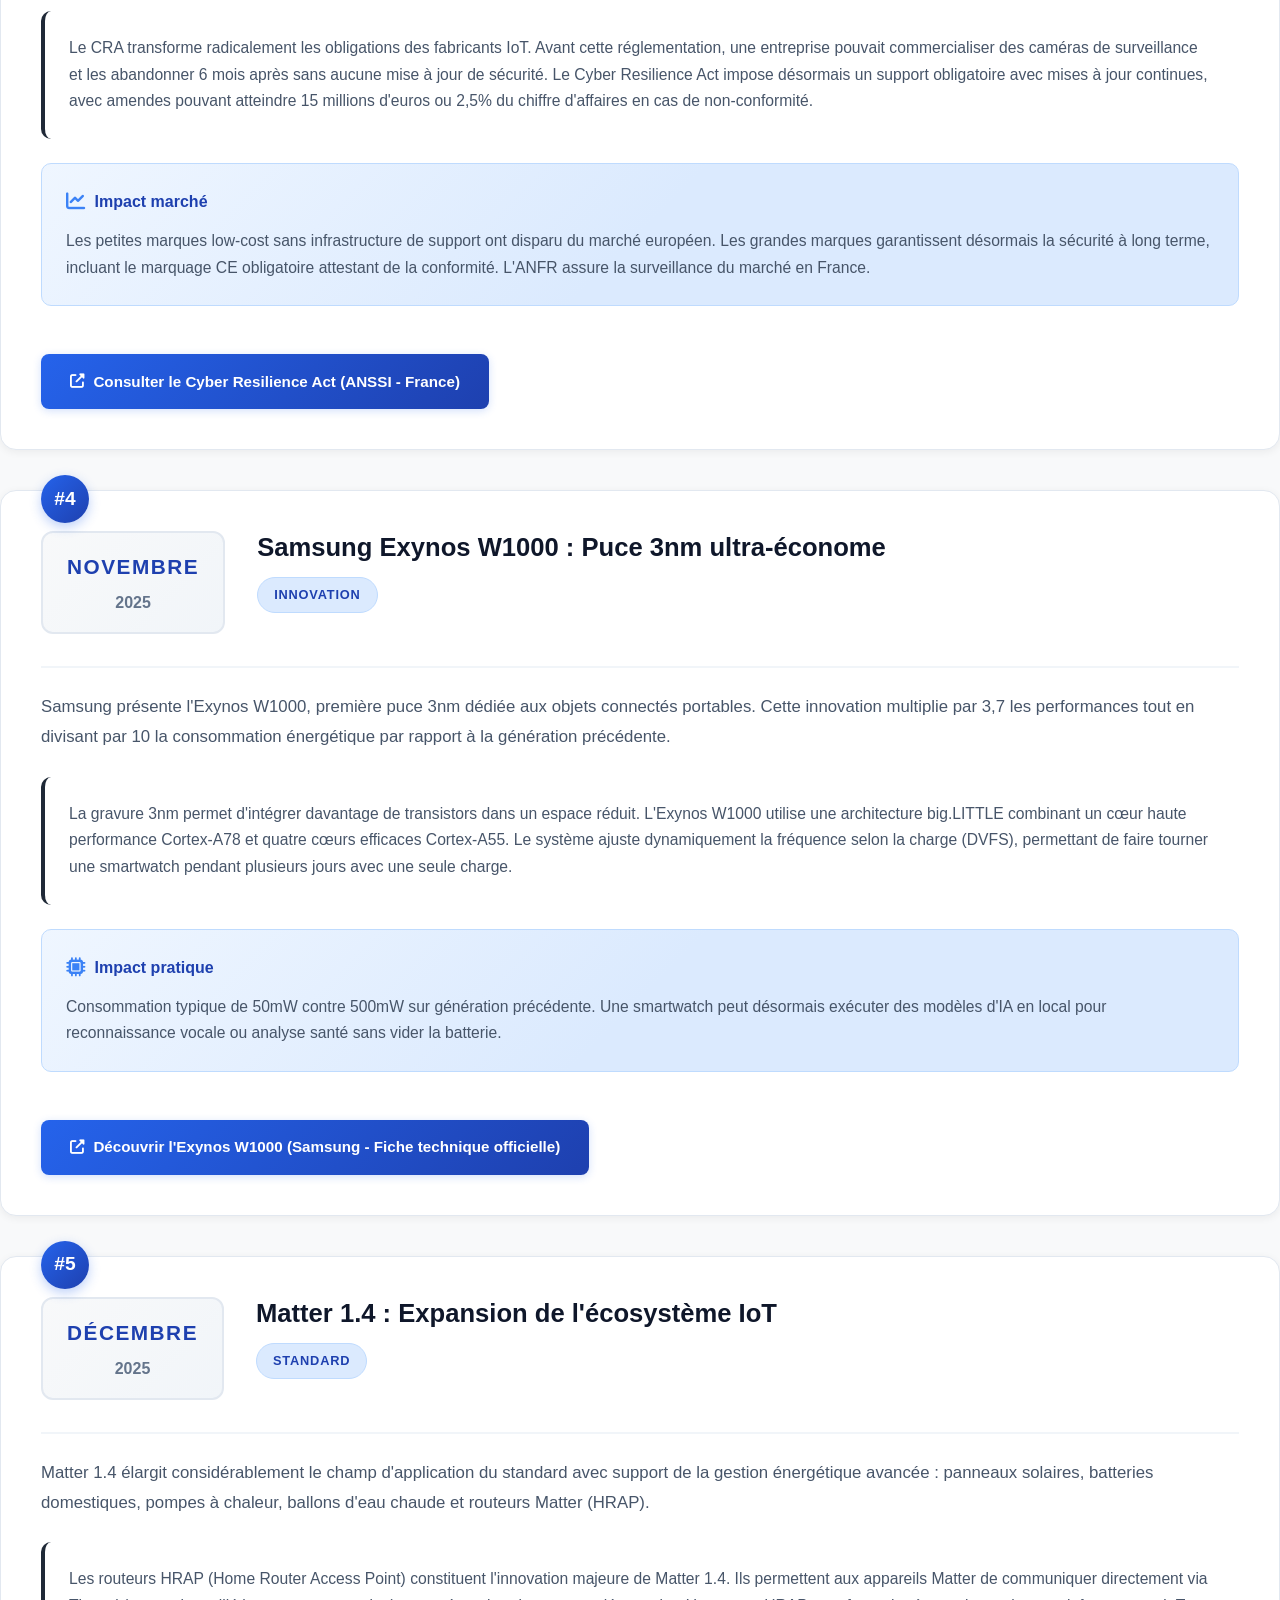
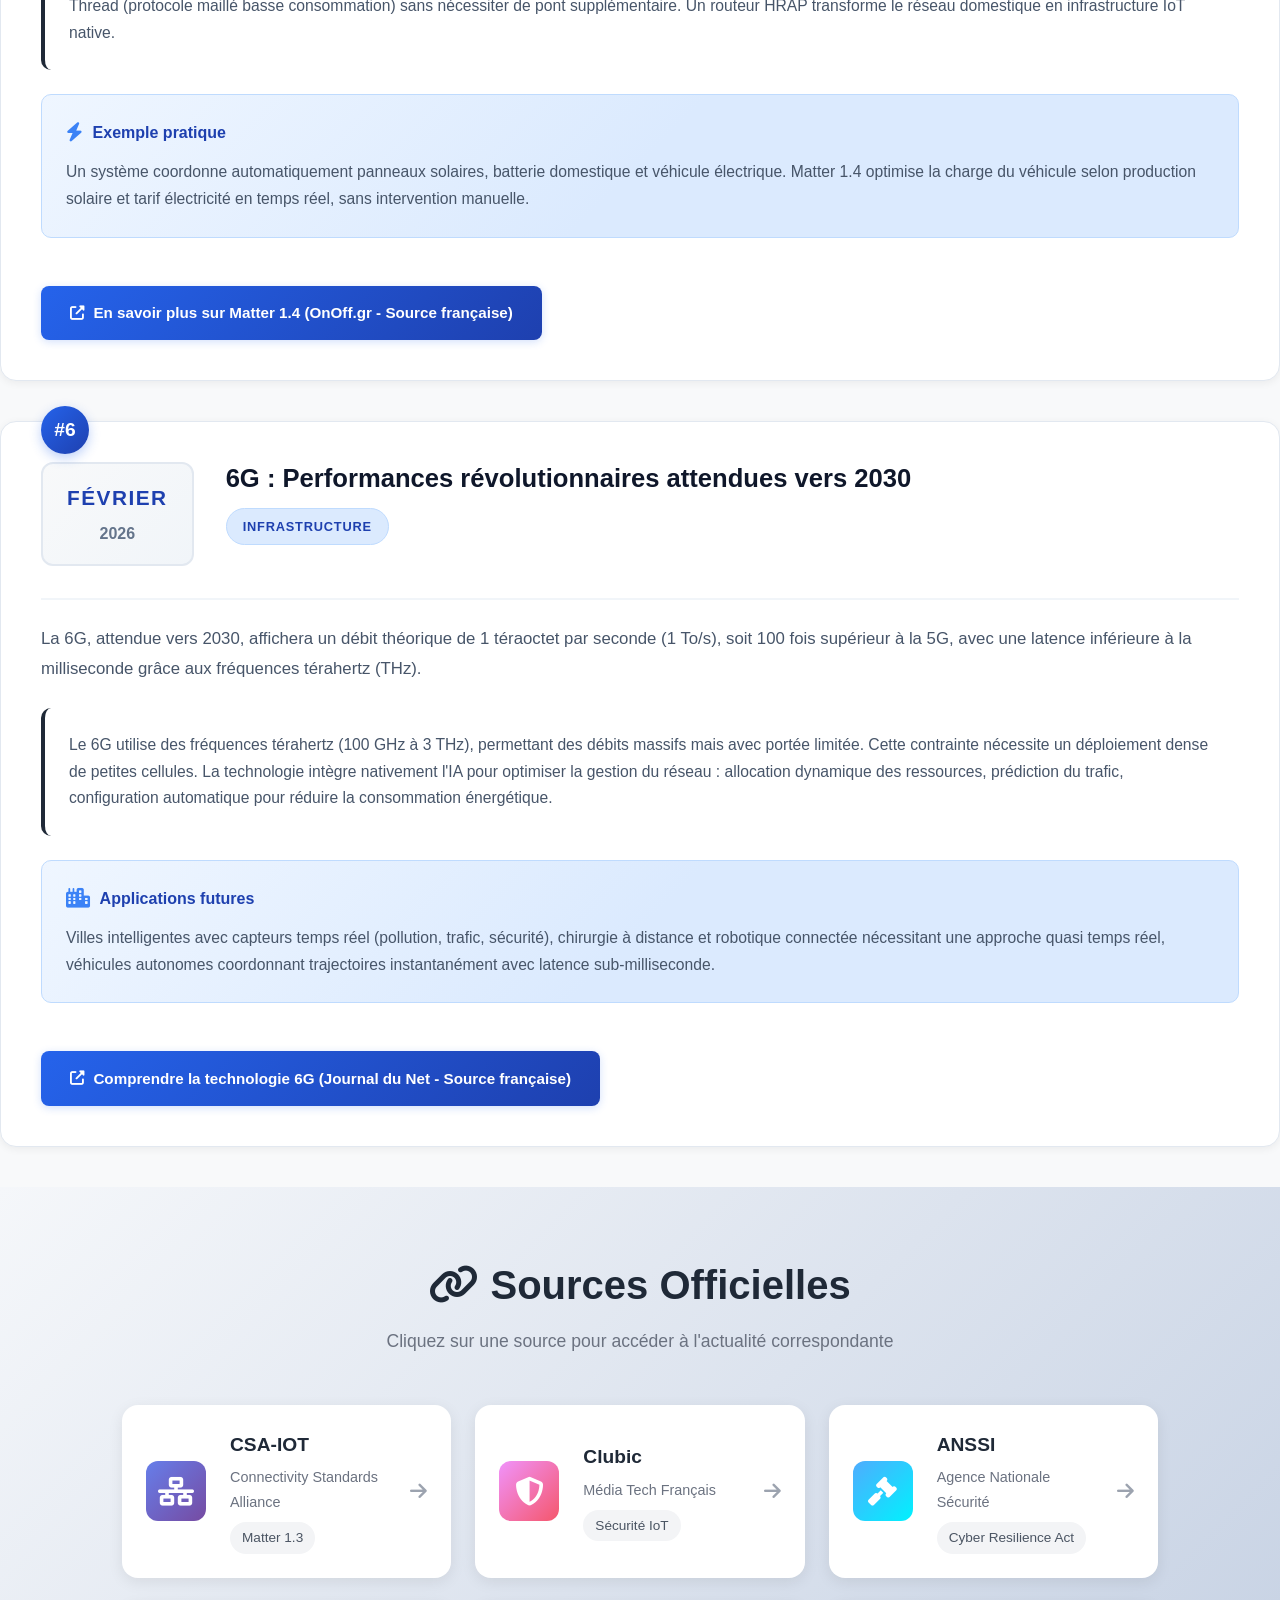
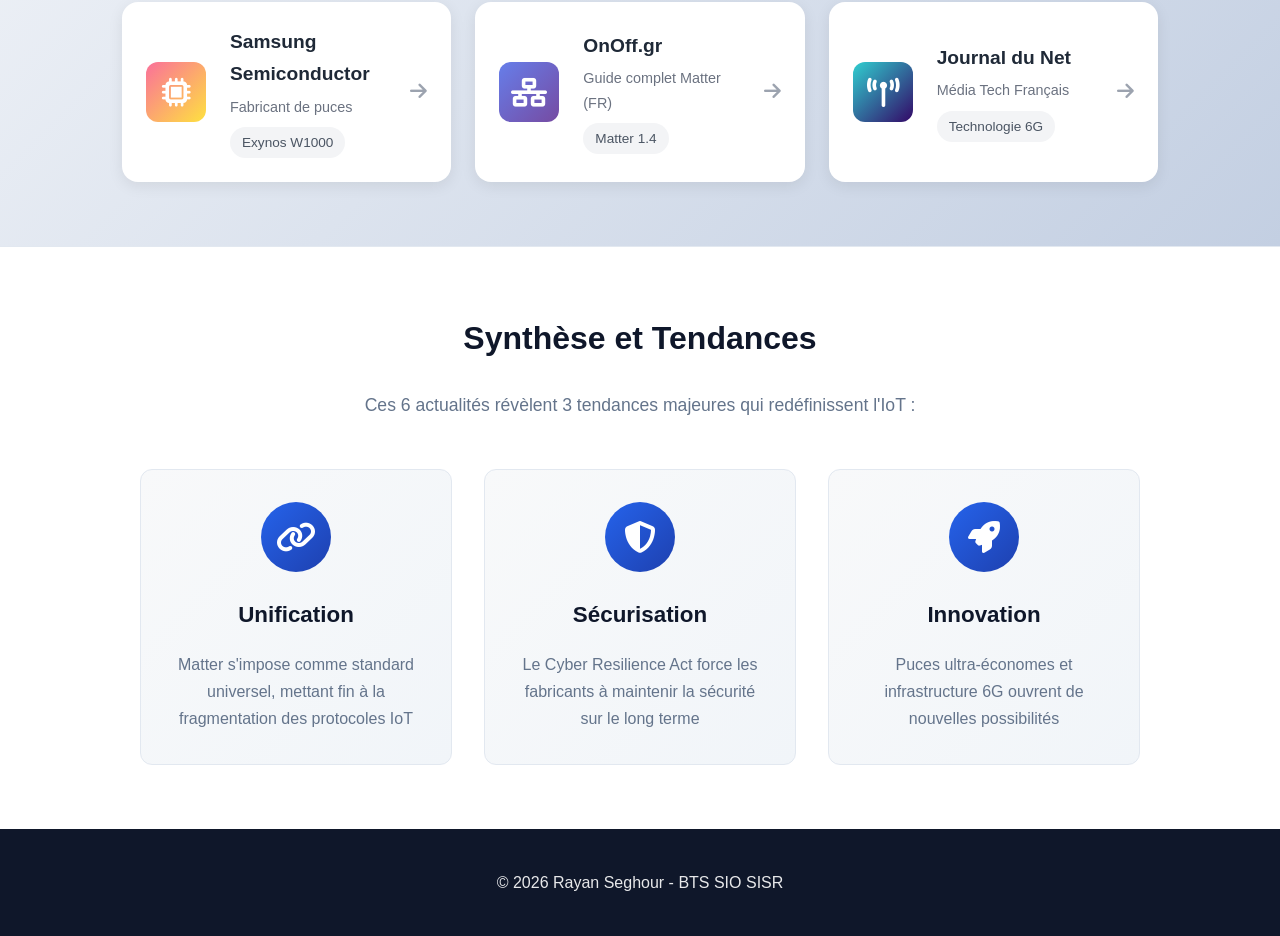
==== commit ba1aa265: "Add files via upload" ====
--- a/veille-iot.html
+++ b/veille-iot.html
@@ -124,8 +124,8 @@
                     <p>N'importe quelle ampoule certifiée Matter s'intègre instantanément avec Google Home, Apple HomeKit ET Amazon Alexa sans configuration complexe ni application dédiée.</p>
                 </div>
                 
-                <a href="https://www.onoff.gr/blog/fr/maison-intelligente/protocole-matter-2026-le-guide-complet-ce-que-c-est-et/" target="_blank" rel="noopener noreferrer" class="btn-article">
-                    <i class="fas fa-external-link-alt"></i> Lire l'article complet sur Matter (OnOff.gr - Source française)
+                <a href="https://csa-iot.org/newsroom/matter-1-3-specification-released/" target="_blank" rel="noopener noreferrer" class="btn-article">
+                    <i class="fas fa-external-link-alt"></i> Consulter l'annonce officielle Matter 1.3 (CSA-IOT - Source officielle)
                 </a>
             </div>
         </article>
@@ -331,8 +331,8 @@
                         <i class="fas fa-network-wired"></i>
                     </div>
                     <div class="source-content">
-                        <h4>OnOff.gr</h4>
-                        <p>Guide complet Matter (FR)</p>
+                        <h4>CSA-IOT</h4>
+                        <p>Connectivity Standards Alliance</p>
                         <span class="source-badge">Matter 1.3</span>
                     </div>
                     <i class="fas fa-arrow-right source-arrow"></i>
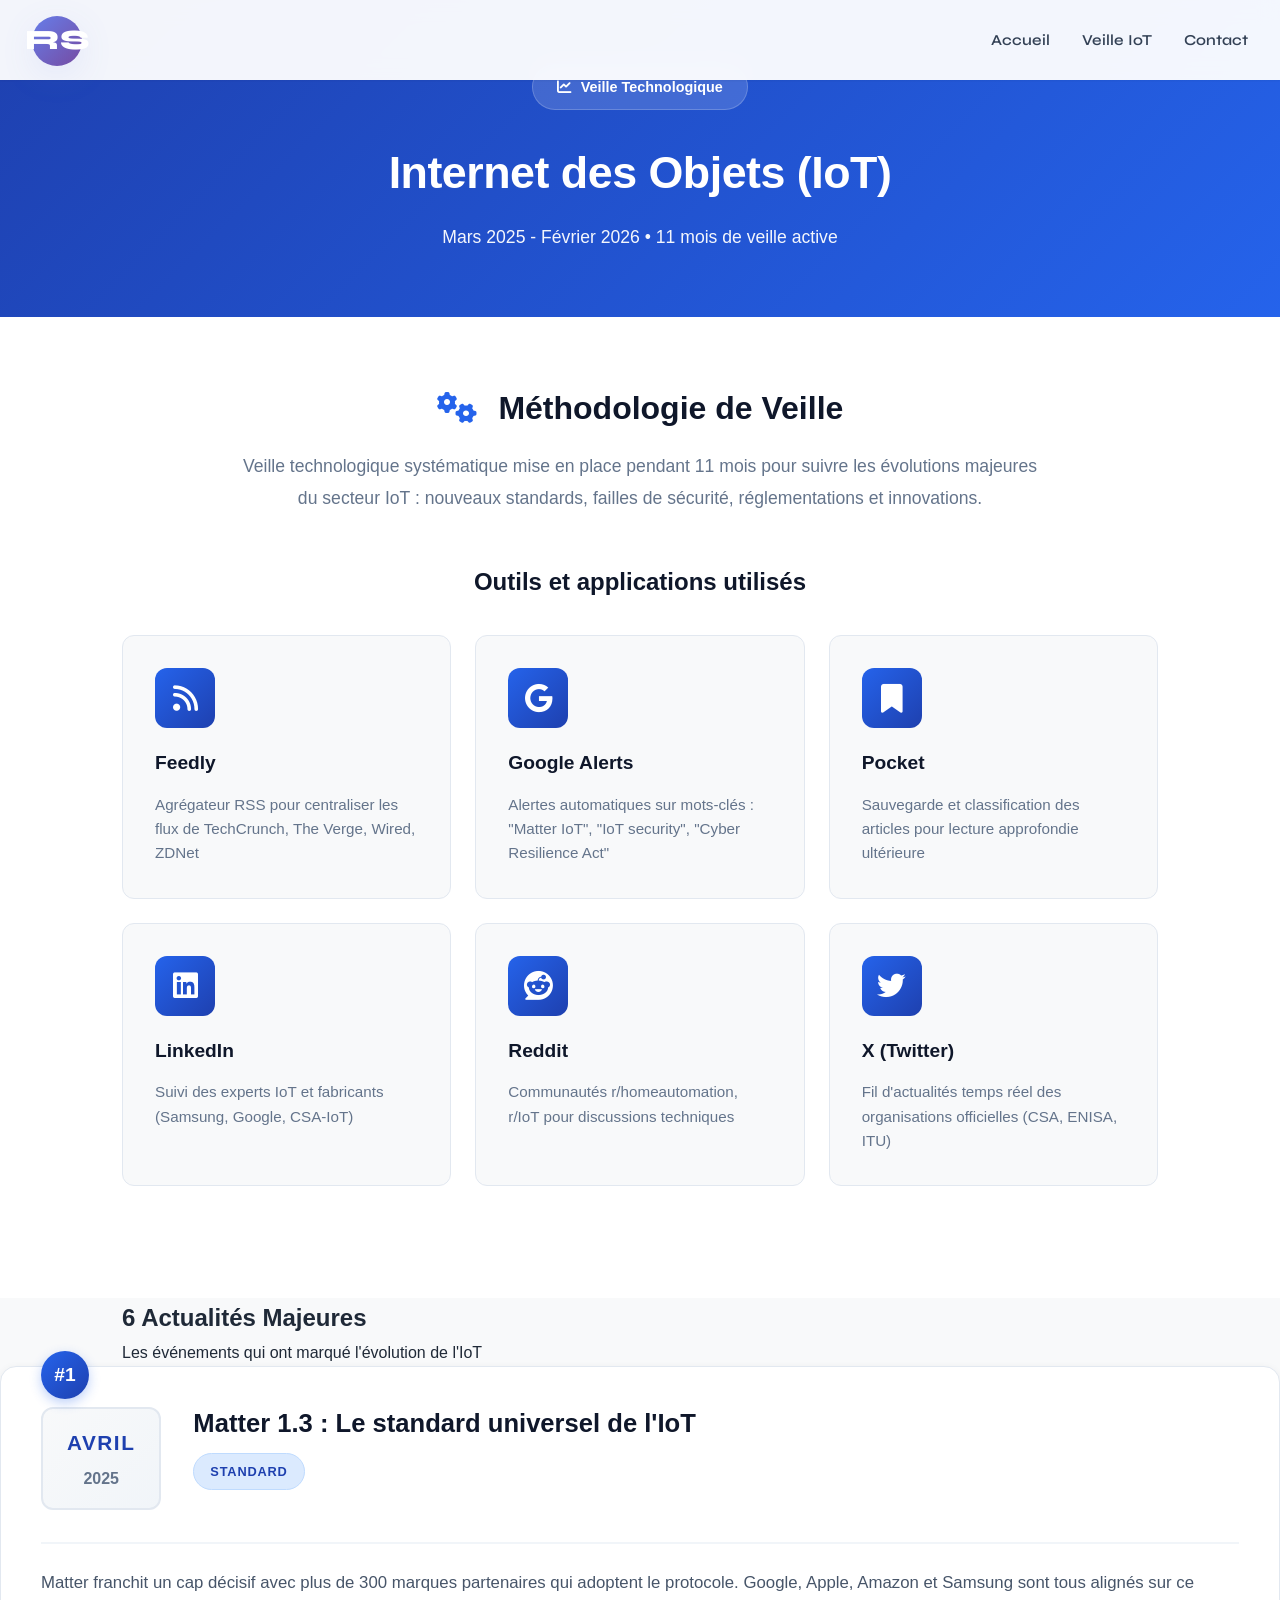
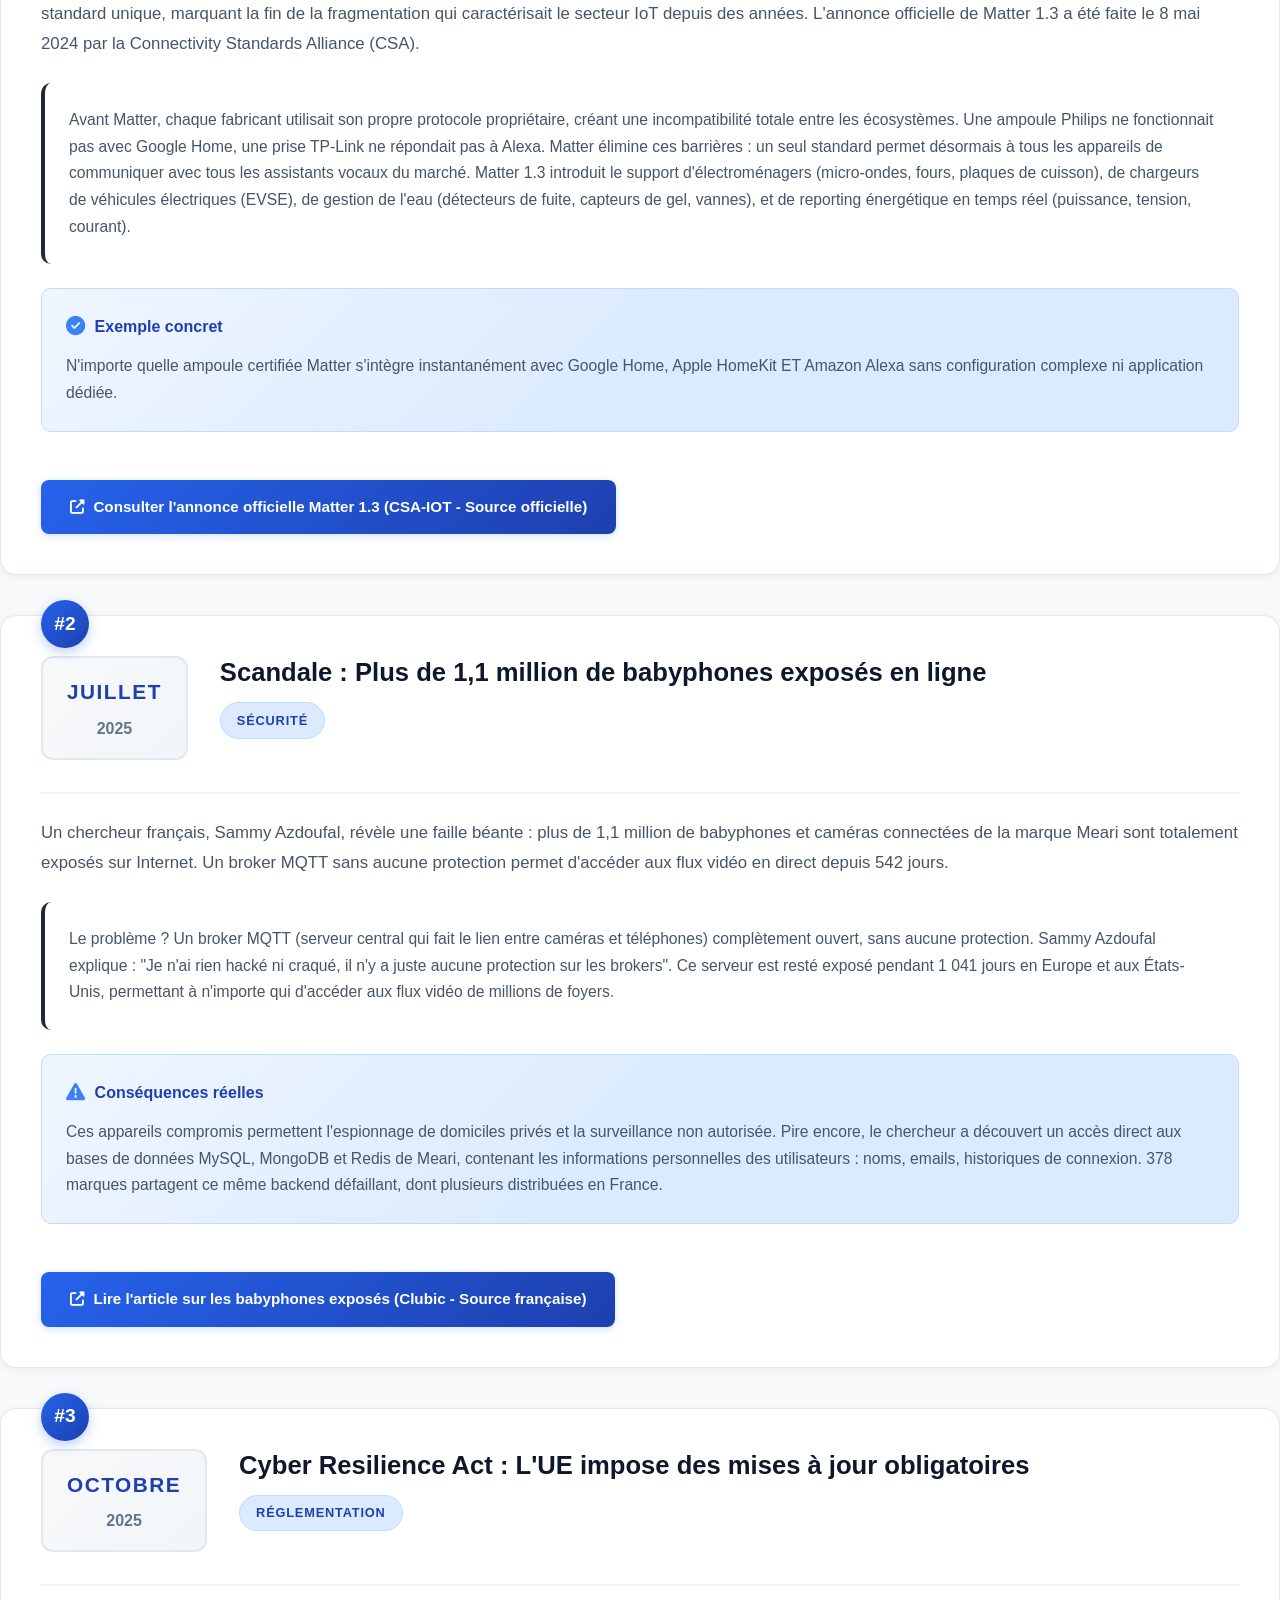
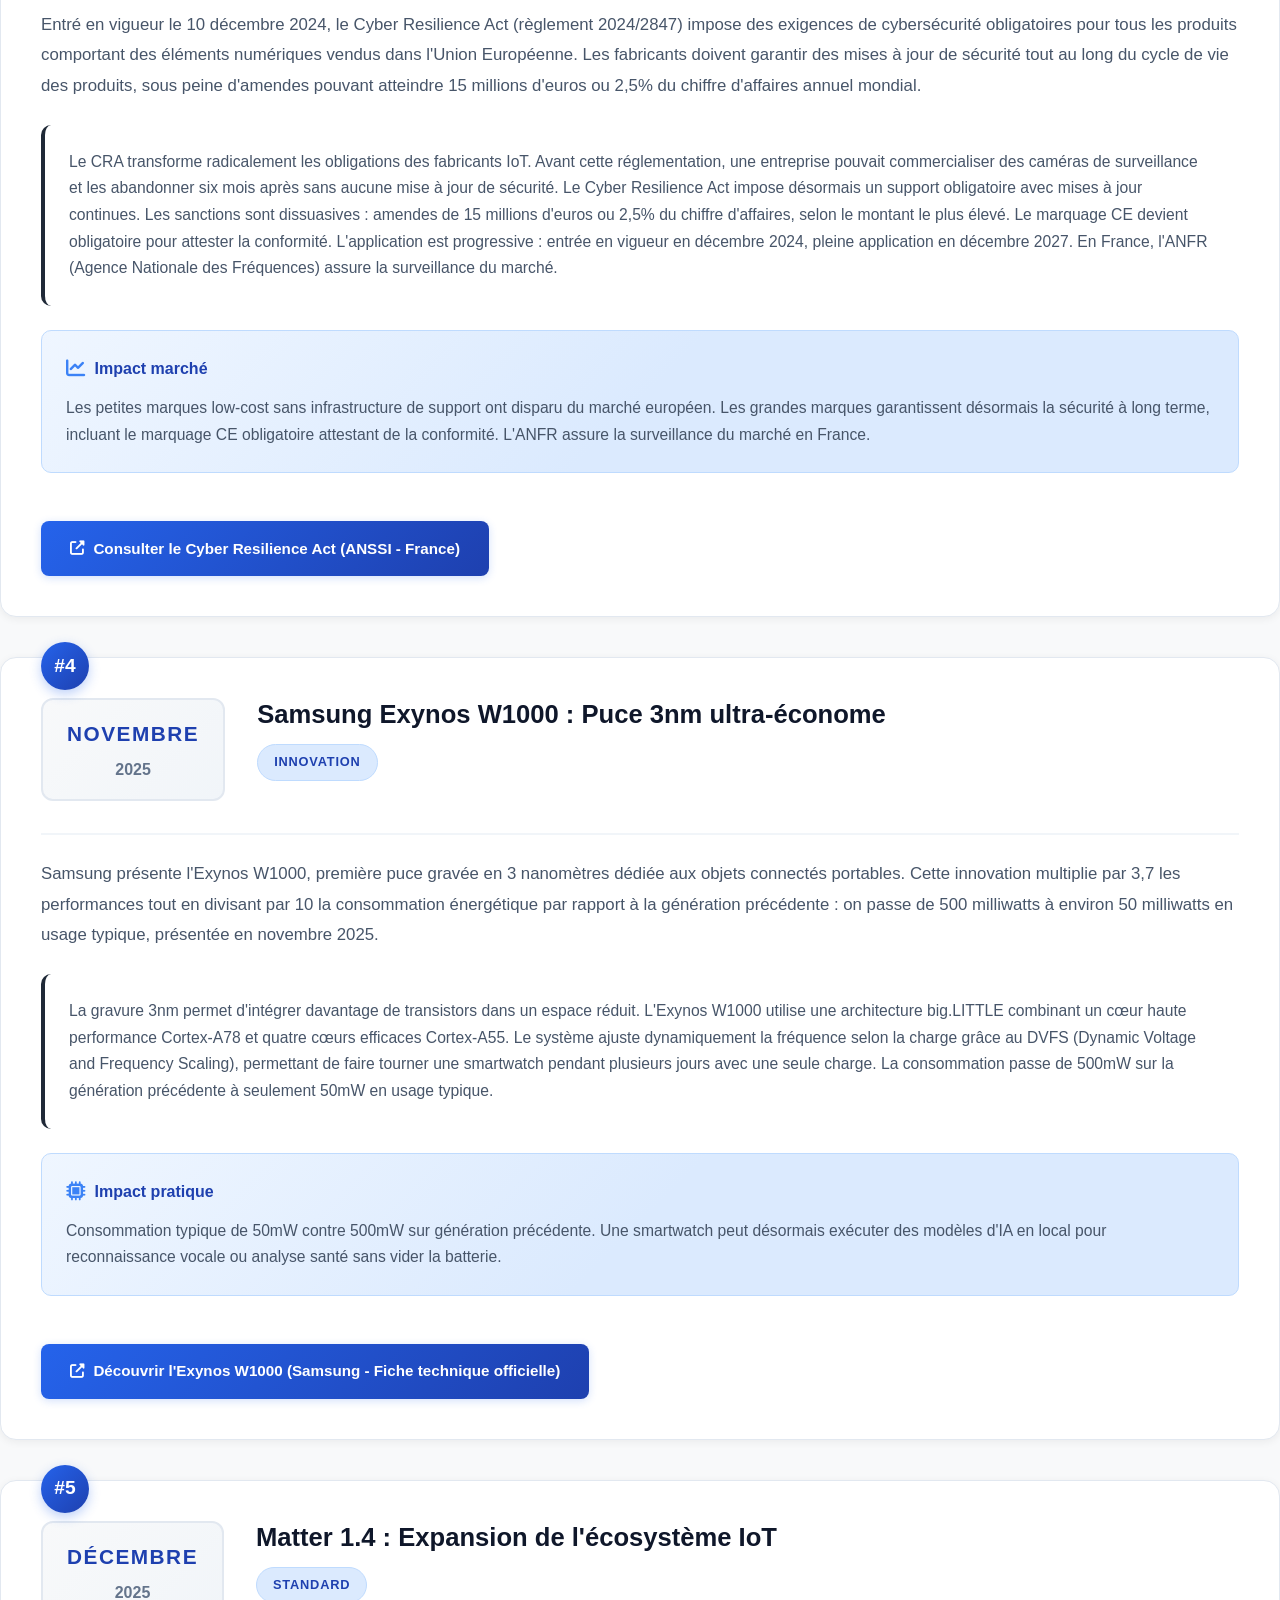
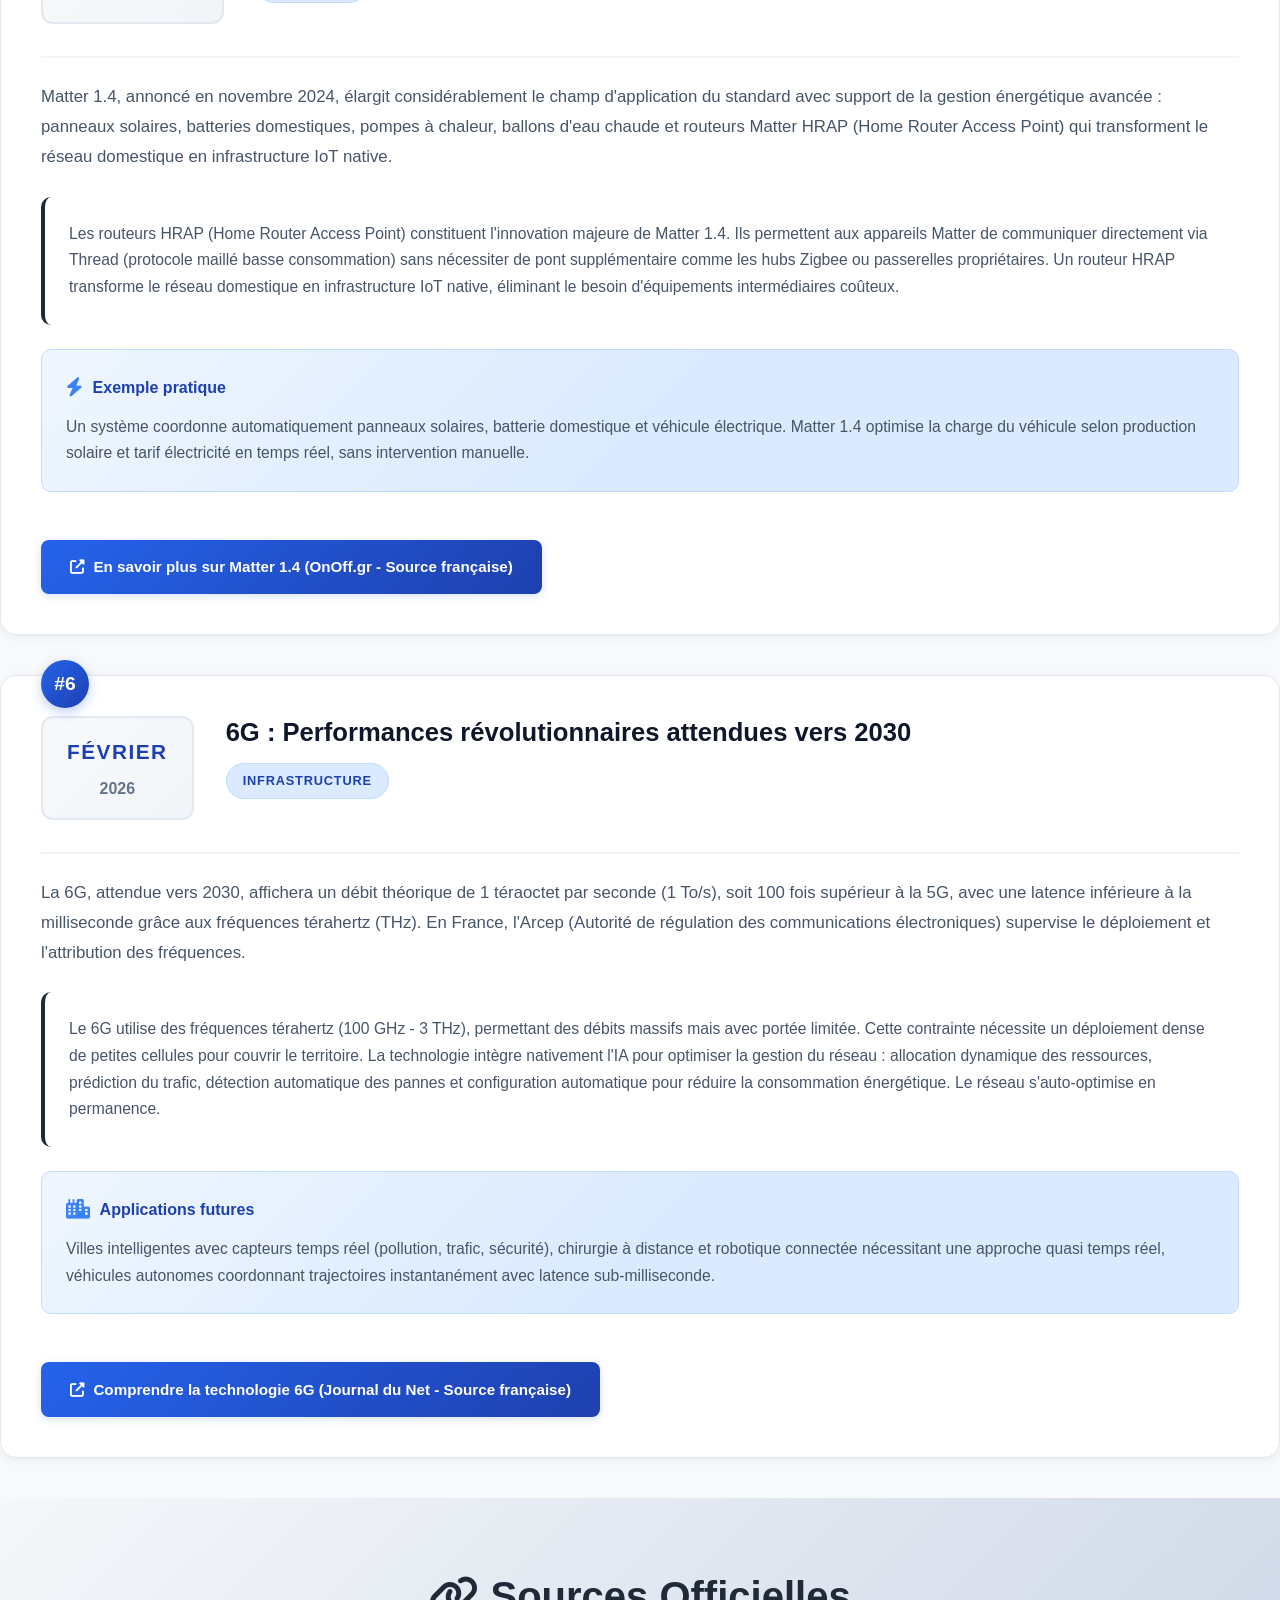
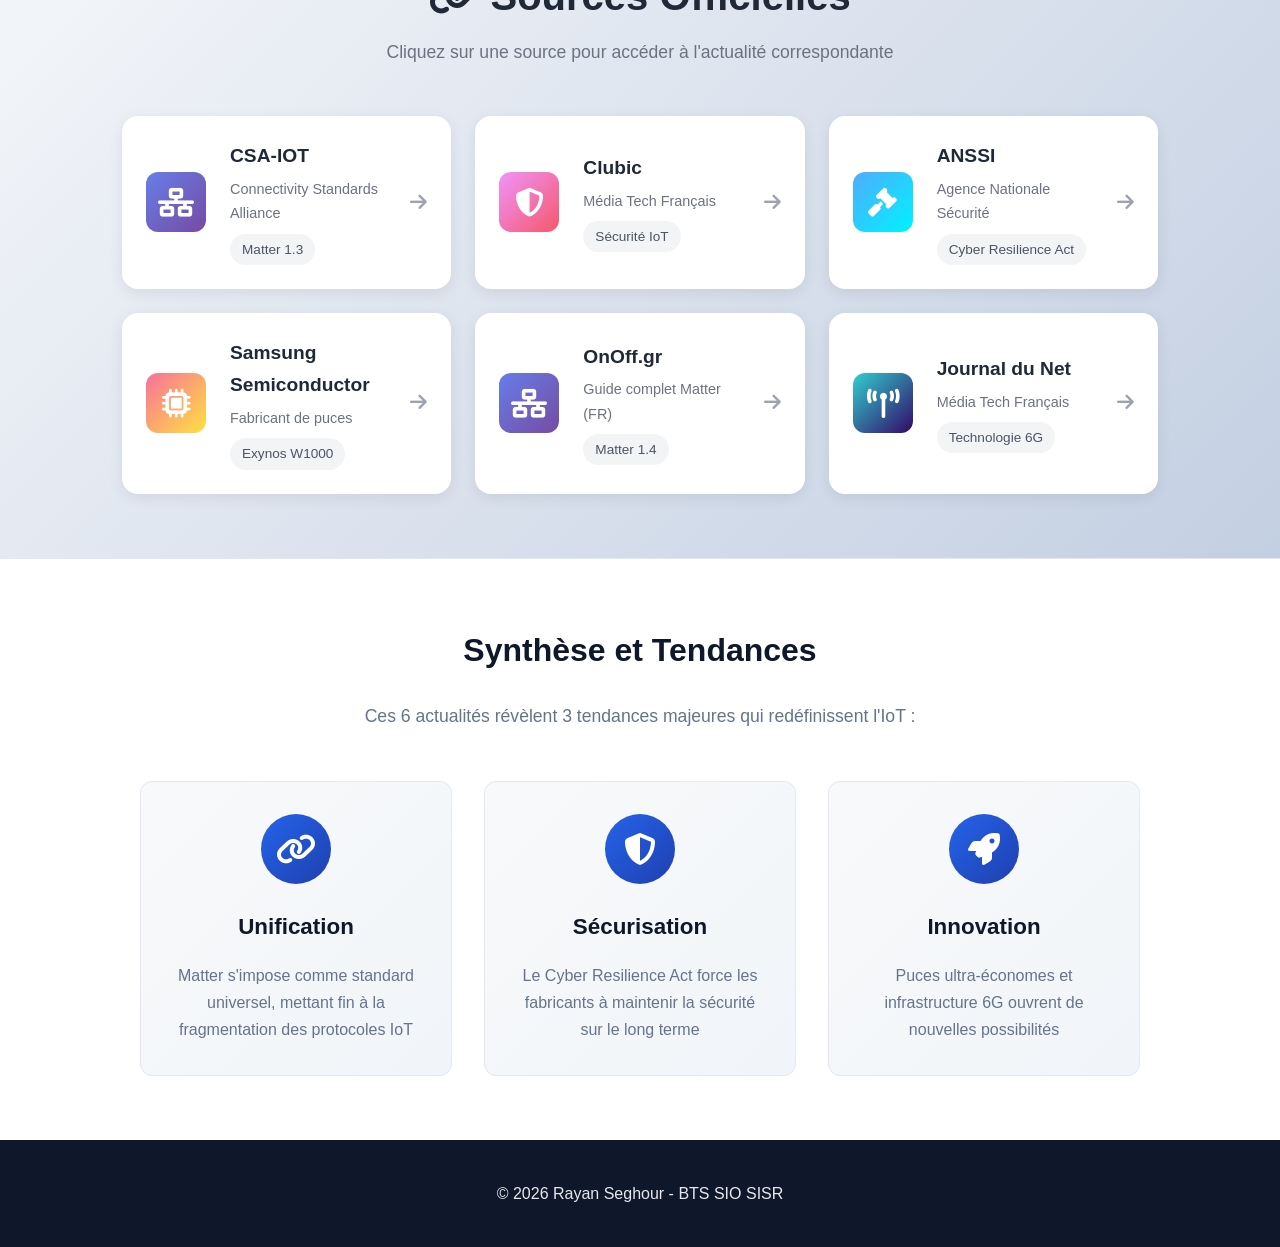
==== commit 187c20ea: "Add files via upload" ====
--- a/veille-iot.html
+++ b/veille-iot.html
@@ -109,11 +109,11 @@
             
             <div class="actu-body">
                 <p class="actu-intro">
-                    Matter franchit un cap décisif avec plus de 300 marques partenaires. Google, Apple, Amazon et Samsung adoptent massivement le protocole, marquant la fin de la fragmentation qui caractérisait le secteur IoT.
-                </p>
-                
-                <div class="info-block">
-                    <p>Avant Matter, chaque fabricant utilisait son propre protocole propriétaire, créant une incompatibilité entre les écosystèmes. Une ampoule Philips ne fonctionnait pas avec Google Home, une prise TP-Link ne répondait pas à Alexa. Matter élimine ces barrières : un seul standard permet désormais à tous les appareils de communiquer avec tous les assistants vocaux du marché.</p>
+                    Matter franchit un cap décisif avec plus de 300 marques partenaires qui adoptent le protocole. Google, Apple, Amazon et Samsung sont tous alignés sur ce standard unique, marquant la fin de la fragmentation qui caractérisait le secteur IoT depuis des années. L'annonce officielle de Matter 1.3 a été faite le 8 mai 2024 par la Connectivity Standards Alliance (CSA).
+                </p>
+                
+                <div class="info-block">
+                    <p>Avant Matter, chaque fabricant utilisait son propre protocole propriétaire, créant une incompatibilité totale entre les écosystèmes. Une ampoule Philips ne fonctionnait pas avec Google Home, une prise TP-Link ne répondait pas à Alexa. Matter élimine ces barrières : un seul standard permet désormais à tous les appareils de communiquer avec tous les assistants vocaux du marché. Matter 1.3 introduit le support d'électroménagers (micro-ondes, fours, plaques de cuisson), de chargeurs de véhicules électriques (EVSE), de gestion de l'eau (détecteurs de fuite, capteurs de gel, vannes), et de reporting énergétique en temps réel (puissance, tension, courant).</p>
                 </div>
                 
                 <div class="info-block exemple">
@@ -183,11 +183,11 @@
             
             <div class="actu-body">
                 <p class="actu-intro">
-                    Entré en vigueur le 10 décembre 2024, le Cyber Resilience Act impose des exigences de cybersécurité obligatoires pour tous les produits comportant des éléments numériques vendus dans l'Union Européenne. Les fabricants doivent garantir des mises à jour de sécurité tout au long du cycle de vie des produits.
-                </p>
-                
-                <div class="info-block">
-                    <p>Le CRA transforme radicalement les obligations des fabricants IoT. Avant cette réglementation, une entreprise pouvait commercialiser des caméras de surveillance et les abandonner 6 mois après sans aucune mise à jour de sécurité. Le Cyber Resilience Act impose désormais un support obligatoire avec mises à jour continues, avec amendes pouvant atteindre 15 millions d'euros ou 2,5% du chiffre d'affaires en cas de non-conformité.</p>
+                    Entré en vigueur le 10 décembre 2024, le Cyber Resilience Act (règlement 2024/2847) impose des exigences de cybersécurité obligatoires pour tous les produits comportant des éléments numériques vendus dans l'Union Européenne. Les fabricants doivent garantir des mises à jour de sécurité tout au long du cycle de vie des produits, sous peine d'amendes pouvant atteindre 15 millions d'euros ou 2,5% du chiffre d'affaires annuel mondial.
+                </p>
+                
+                <div class="info-block">
+                    <p>Le CRA transforme radicalement les obligations des fabricants IoT. Avant cette réglementation, une entreprise pouvait commercialiser des caméras de surveillance et les abandonner six mois après sans aucune mise à jour de sécurité. Le Cyber Resilience Act impose désormais un support obligatoire avec mises à jour continues. Les sanctions sont dissuasives : amendes de 15 millions d'euros ou 2,5% du chiffre d'affaires, selon le montant le plus élevé. Le marquage CE devient obligatoire pour attester la conformité. L'application est progressive : entrée en vigueur en décembre 2024, pleine application en décembre 2027. En France, l'ANFR (Agence Nationale des Fréquences) assure la surveillance du marché.</p>
                 </div>
                 
                 <div class="info-block exemple">
@@ -220,11 +220,11 @@
             
             <div class="actu-body">
                 <p class="actu-intro">
-                    Samsung présente l'Exynos W1000, première puce 3nm dédiée aux objets connectés portables. Cette innovation multiplie par 3,7 les performances tout en divisant par 10 la consommation énergétique par rapport à la génération précédente.
-                </p>
-                
-                <div class="info-block">
-                    <p>La gravure 3nm permet d'intégrer davantage de transistors dans un espace réduit. L'Exynos W1000 utilise une architecture big.LITTLE combinant un cœur haute performance Cortex-A78 et quatre cœurs efficaces Cortex-A55. Le système ajuste dynamiquement la fréquence selon la charge (DVFS), permettant de faire tourner une smartwatch pendant plusieurs jours avec une seule charge.</p>
+                    Samsung présente l'Exynos W1000, première puce gravée en 3 nanomètres dédiée aux objets connectés portables. Cette innovation multiplie par 3,7 les performances tout en divisant par 10 la consommation énergétique par rapport à la génération précédente : on passe de 500 milliwatts à environ 50 milliwatts en usage typique, présentée en novembre 2025.
+                </p>
+                
+                <div class="info-block">
+                    <p>La gravure 3nm permet d'intégrer davantage de transistors dans un espace réduit. L'Exynos W1000 utilise une architecture big.LITTLE combinant un cœur haute performance Cortex-A78 et quatre cœurs efficaces Cortex-A55. Le système ajuste dynamiquement la fréquence selon la charge grâce au DVFS (Dynamic Voltage and Frequency Scaling), permettant de faire tourner une smartwatch pendant plusieurs jours avec une seule charge. La consommation passe de 500mW sur la génération précédente à seulement 50mW en usage typique.</p>
                 </div>
                 
                 <div class="info-block exemple">
@@ -257,11 +257,11 @@
             
             <div class="actu-body">
                 <p class="actu-intro">
-                    Matter 1.4 élargit considérablement le champ d'application du standard avec support de la gestion énergétique avancée : panneaux solaires, batteries domestiques, pompes à chaleur, ballons d'eau chaude et routeurs Matter (HRAP).
-                </p>
-                
-                <div class="info-block">
-                    <p>Les routeurs HRAP (Home Router Access Point) constituent l'innovation majeure de Matter 1.4. Ils permettent aux appareils Matter de communiquer directement via Thread (protocole maillé basse consommation) sans nécessiter de pont supplémentaire. Un routeur HRAP transforme le réseau domestique en infrastructure IoT native.</p>
+                    Matter 1.4, annoncé en novembre 2024, élargit considérablement le champ d'application du standard avec support de la gestion énergétique avancée : panneaux solaires, batteries domestiques, pompes à chaleur, ballons d'eau chaude et routeurs Matter HRAP (Home Router Access Point) qui transforment le réseau domestique en infrastructure IoT native.
+                </p>
+                
+                <div class="info-block">
+                    <p>Les routeurs HRAP (Home Router Access Point) constituent l'innovation majeure de Matter 1.4. Ils permettent aux appareils Matter de communiquer directement via Thread (protocole maillé basse consommation) sans nécessiter de pont supplémentaire comme les hubs Zigbee ou passerelles propriétaires. Un routeur HRAP transforme le réseau domestique en infrastructure IoT native, éliminant le besoin d'équipements intermédiaires coûteux.</p>
                 </div>
                 
                 <div class="info-block exemple">
@@ -294,11 +294,11 @@
             
             <div class="actu-body">
                 <p class="actu-intro">
-                    La 6G, attendue vers 2030, affichera un débit théorique de 1 téraoctet par seconde (1 To/s), soit 100 fois supérieur à la 5G, avec une latence inférieure à la milliseconde grâce aux fréquences térahertz (THz).
-                </p>
-                
-                <div class="info-block">
-                    <p>Le 6G utilise des fréquences térahertz (100 GHz à 3 THz), permettant des débits massifs mais avec portée limitée. Cette contrainte nécessite un déploiement dense de petites cellules. La technologie intègre nativement l'IA pour optimiser la gestion du réseau : allocation dynamique des ressources, prédiction du trafic, configuration automatique pour réduire la consommation énergétique.</p>
+                    La 6G, attendue vers 2030, affichera un débit théorique de 1 téraoctet par seconde (1 To/s), soit 100 fois supérieur à la 5G, avec une latence inférieure à la milliseconde grâce aux fréquences térahertz (THz). En France, l'Arcep (Autorité de régulation des communications électroniques) supervise le déploiement et l'attribution des fréquences.
+                </p>
+                
+                <div class="info-block">
+                    <p>Le 6G utilise des fréquences térahertz (100 GHz - 3 THz), permettant des débits massifs mais avec portée limitée. Cette contrainte nécessite un déploiement dense de petites cellules pour couvrir le territoire. La technologie intègre nativement l'IA pour optimiser la gestion du réseau : allocation dynamique des ressources, prédiction du trafic, détection automatique des pannes et configuration automatique pour réduire la consommation énergétique. Le réseau s'auto-optimise en permanence.</p>
                 </div>
                 
                 <div class="info-block exemple">
